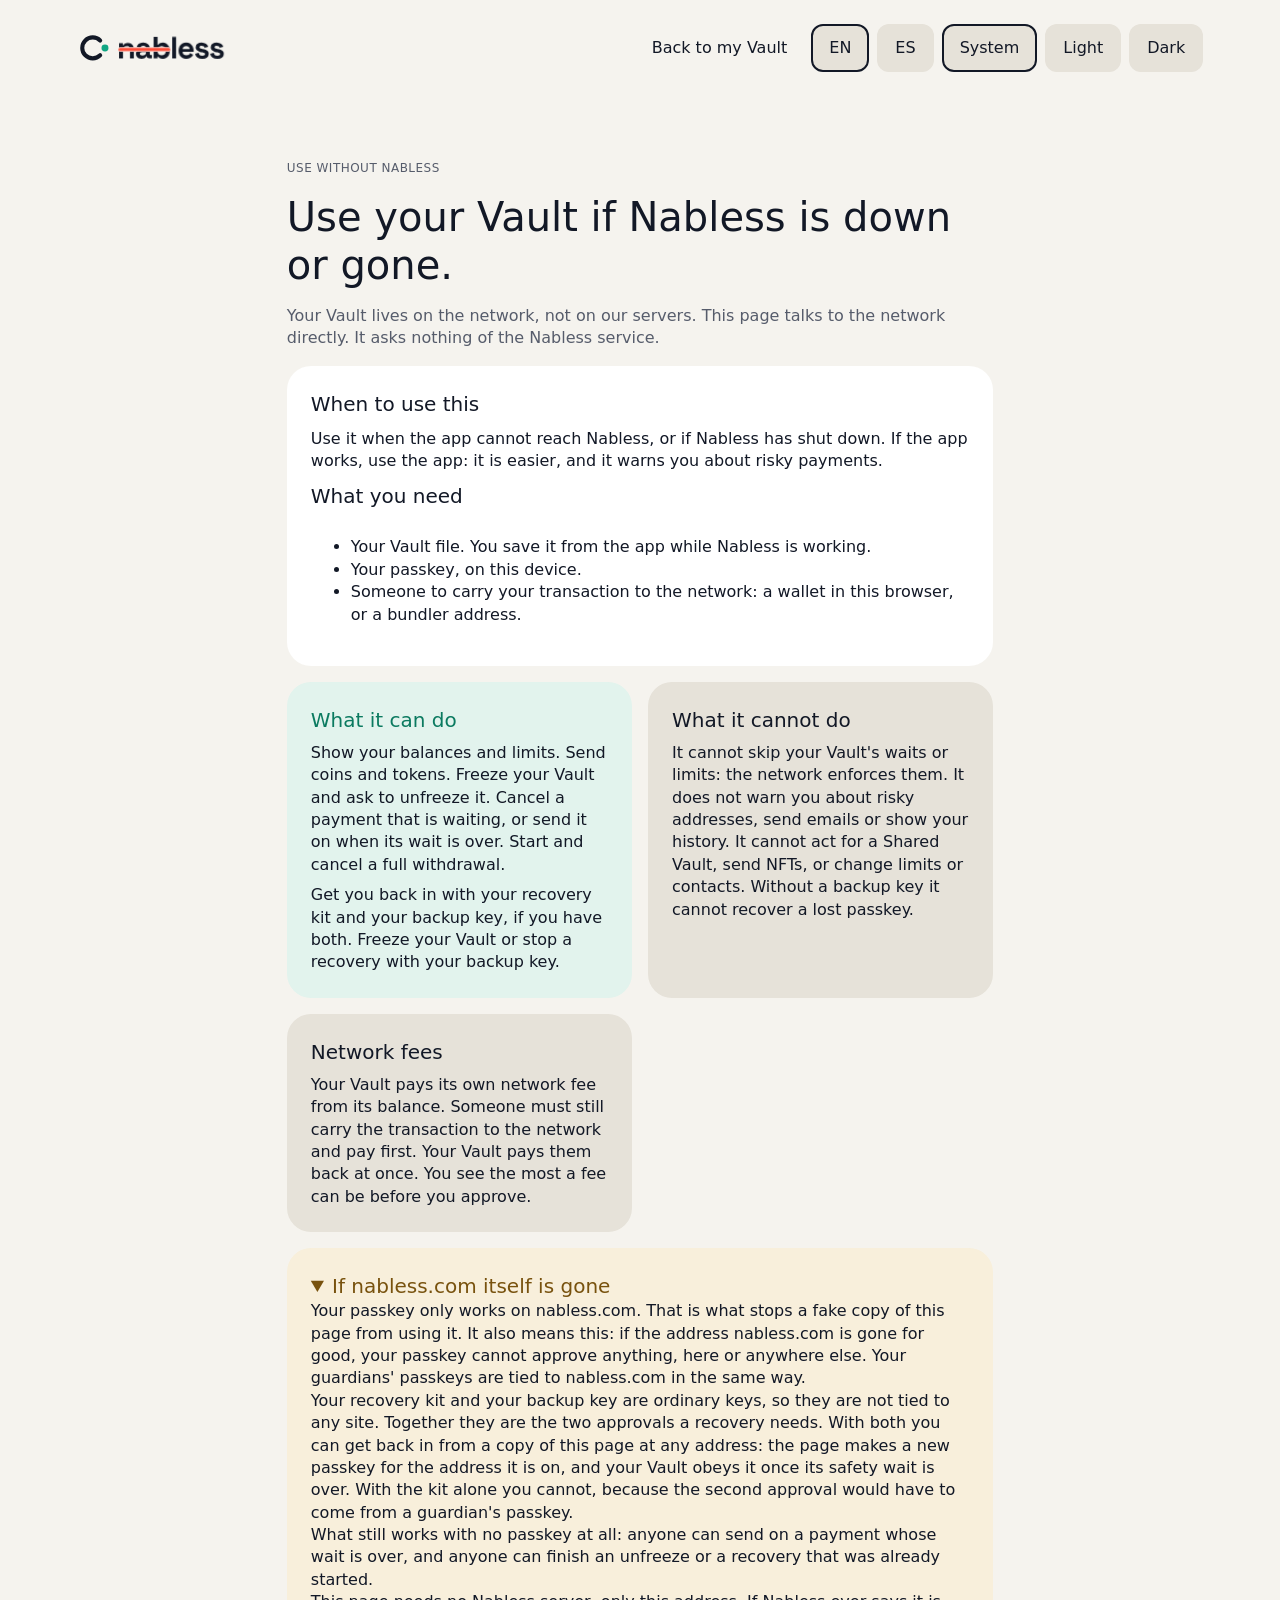
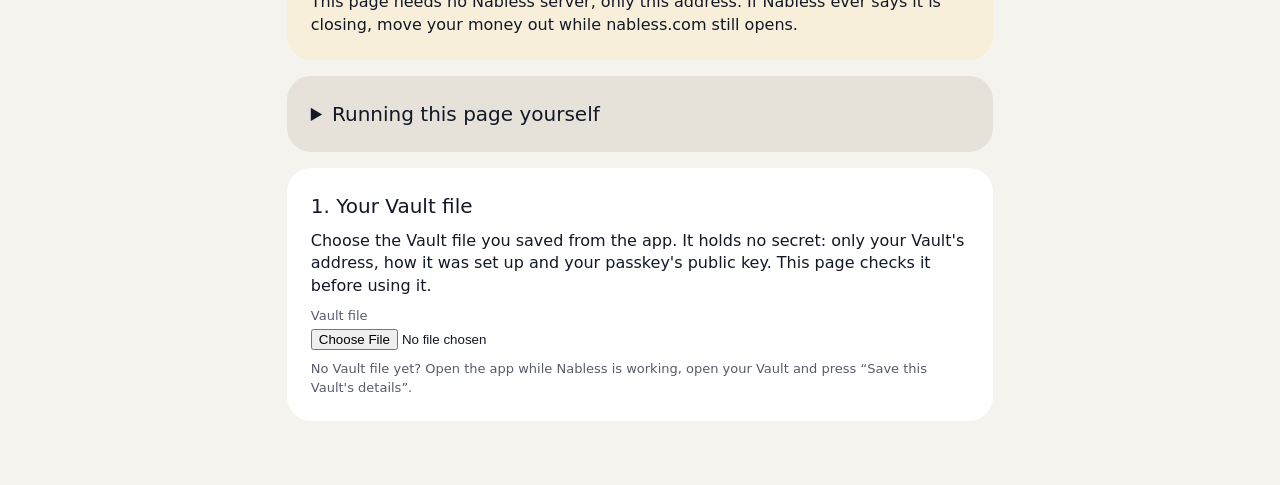
==== rescue/index.html @ 4261d84f "Serve rescue tool release 2026-11-25-r5 Co-Authored-By: Claude Fable 5.2 <noreply@anthropic.com>" ====
<!DOCTYPE html><!--ToQbQXH9ws3vUFt99zi8O--><html lang="en" class="__variable_12fc7c __variable_94deb5"><head><meta http-equiv="Content-Security-Policy" content="default-src 'self'; script-src 'self' 'sha256-OBTN3RiyCV4Bq7dFqZ5a2pAXjnCcCYeTJMO2I/LYKeo=' 'sha256-YG37/h9rTsKFjQ6EUdi6jVJFsOXcrDJTAW28WxQUtMk=' 'sha256-hHYS0ieG/oiuUYuN9zwOnQRZii51c/beWY6YAXMAycg=' 'sha256-CoAF8GO5DAtyf6gTewYVe45yysem3zOIXvXwBI3DXS0=' 'sha256-LRugn6f7bqi3O5YzxWPUV0X8jmmDXkCfVAQmpKpmOSc=' 'sha256-b7R/jIQCEEIp4F3nemD3bNGMxhIoe70RGOLuiia9Vx0=' 'sha256-i0aMmQrLAdaiqFaLcKtACrwQJ+4b/LlAlAhKrW+Tzeg=' 'sha256-C3d20PrI5WuhtC5OByIedFKVzWrZsblpFFKZ2W3gSQE=' 'sha256-KhPFbeaWl+j9Y3VzA9tdSoMDXoImOsk5YpaEK2FMXls=' 'sha256-SD9kSP2SKZPz21cdZ7pazMKdTpDb1Rw0Y0XHPBac2fE=' 'sha256-oY/645YNniIz2j02YqDv54lUER2HbHWJaYCXOjS1SOk='; style-src 'self' 'unsafe-inline'; img-src 'self' data: blob:; font-src 'self' data:; connect-src 'self' https: http://localhost:* http://127.0.0.1:*; worker-src 'self' blob:; object-src 'none'; base-uri 'self'; form-action 'self'"/><meta name="referrer" content="no-referrer"/><meta charSet="utf-8"/><meta name="viewport" content="width=device-width, initial-scale=1"/><link rel="preload" href="/_next/static/media/36966cca54120369-s.p.woff2" as="font" crossorigin="" type="font/woff2"/><link rel="preload" href="/_next/static/media/e4af272ccee01ff0-s.p.woff2" as="font" crossorigin="" type="font/woff2"/><link rel="stylesheet" href="/_next/static/css/e9e1380ed1165174.css" data-precedence="next"/><link rel="preload" as="script" fetchPriority="low" href="/_next/static/chunks/webpack-06db7e84ea5c3dc5.js"/><script src="/_next/static/chunks/e588d7cc-99a84e55ebc3f31a.js" async=""></script><script src="/_next/static/chunks/6419-79ca07342de0deb9.js" async=""></script><script src="/_next/static/chunks/main-app-202746422838bfe3.js" async=""></script><script src="/_next/static/chunks/555-a6d749568b80eba0.js" async=""></script><script src="/_next/static/chunks/3361-5a08ca8da123fdf7.js" async=""></script><script src="/_next/static/chunks/4895-8ec21da79f7b1f9f.js" async=""></script><script src="/_next/static/chunks/1521-8fc2e1d6735773d4.js" async=""></script><script src="/_next/static/chunks/5968-92e4464a9b9634b9.js" async=""></script><script src="/_next/static/chunks/4219-b034f818124b4f73.js" async=""></script><script src="/_next/static/chunks/7639-344d2b743efbe4b4.js" async=""></script><script src="/_next/static/chunks/2203-f549c7993ba66a18.js" async=""></script><script src="/_next/static/chunks/app/rescue/page-344109e8244a7f28.js" async=""></script><script src="/_next/static/chunks/app/layout-29d198ec8a3e0d77.js" async=""></script><meta name="next-size-adjust" content=""/><title>Nabless</title><meta name="description" content="Crypto that can’t be nabbed."/><link rel="icon" href="/icon.svg?403e3c7721609c13" type="image/svg+xml" sizes="any"/><link rel="apple-touch-icon" href="/apple-icon.png?4682438bf0e654ca" type="image/png" sizes="180x180"/><style>:root {
  --nb-space-1: 4px;
  --nb-space-2: 8px;
  --nb-space-3: 12px;
  --nb-space-4: 16px;
  --nb-space-5: 20px;
  --nb-space-6: 24px;
  --nb-space-8: 32px;
  --nb-space-comfortable: 18px;
  --nb-radius-control: 16px;
  --nb-radius-card: 24px;
  --nb-radius-pill: 999px;
  --nb-font-ui: "Inter", system-ui, sans-serif;
  --nb-font-heading: "Space Grotesk", system-ui, sans-serif;
}

:root {
  --nb-background: #f5f3ee;
  --nb-surface: #ffffff;
  --nb-subtle: #e6e2d9;
  --nb-text: #121826;
  --nb-muted: #565c6b;
  --nb-positive: #0b7a60;
  --nb-positive-bg: #e2f3ed;
  --nb-warning: #78520e;
  --nb-warning-bg: #f8efdb;
  --nb-danger: #c8331f;
  --nb-danger-bg: #fdeae6;
  --nb-action-fill: #121826;
  --nb-action-outline: #121826;
  --nb-on-brand: #f5f3ee;
  --nb-brand: #121826;
  --nb-logo-text: #121826;
  --nb-logo-coin: #11a683;
  --nb-logo-strike: #ff4f3a;
}

@media (prefers-color-scheme: dark) {
:root:not([data-mode="light"]) {
  --nb-background: #121826;
  --nb-surface: #1a2233;
  --nb-subtle: #2a3347;
  --nb-text: #f5f3ee;
  --nb-muted: #b3b9c6;
  --nb-positive: #3fcfa9;
  --nb-positive-bg: #10352e;
  --nb-warning: #efca84;
  --nb-warning-bg: #3d3320;
  --nb-danger: #ff8a79;
  --nb-danger-bg: #45211c;
  --nb-action-fill: #f5f3ee;
  --nb-action-outline: #f5f3ee;
  --nb-on-brand: #121826;
  --nb-brand: #f5f3ee;
  --nb-logo-text: #f5f3ee;
  --nb-logo-coin: #11a683;
  --nb-logo-strike: #ff4f3a;
}
}

:root[data-mode="dark"] {
  --nb-background: #121826;
  --nb-surface: #1a2233;
  --nb-subtle: #2a3347;
  --nb-text: #f5f3ee;
  --nb-muted: #b3b9c6;
  --nb-positive: #3fcfa9;
  --nb-positive-bg: #10352e;
  --nb-warning: #efca84;
  --nb-warning-bg: #3d3320;
  --nb-danger: #ff8a79;
  --nb-danger-bg: #45211c;
  --nb-action-fill: #f5f3ee;
  --nb-action-outline: #f5f3ee;
  --nb-on-brand: #121826;
  --nb-brand: #f5f3ee;
  --nb-logo-text: #f5f3ee;
  --nb-logo-coin: #11a683;
  --nb-logo-strike: #ff4f3a;
}

:root[data-accent="teal"] {
  --nb-background: #f5f3ee;
  --nb-surface: #ffffff;
  --nb-subtle: #e6e2d9;
  --nb-text: #121826;
  --nb-muted: #565c6b;
  --nb-positive: #0b7a60;
  --nb-positive-bg: #e2f3ed;
  --nb-warning: #78520e;
  --nb-warning-bg: #f8efdb;
  --nb-danger: #c8331f;
  --nb-danger-bg: #fdeae6;
  --nb-action-fill: #7ec8e3;
  --nb-action-outline: #245e72;
  --nb-on-brand: #121826;
  --nb-brand: #245e72;
  --nb-logo-text: #121826;
  --nb-logo-coin: #11a683;
  --nb-logo-strike: #ff4f3a;
}

@media (prefers-color-scheme: dark) {
:root[data-accent="teal"]:not([data-mode="light"]) {
  --nb-background: #121826;
  --nb-surface: #1a2233;
  --nb-subtle: #2a3347;
  --nb-text: #f5f3ee;
  --nb-muted: #b3b9c6;
  --nb-positive: #3fcfa9;
  --nb-positive-bg: #10352e;
  --nb-warning: #efca84;
  --nb-warning-bg: #3d3320;
  --nb-danger: #ff8a79;
  --nb-danger-bg: #45211c;
  --nb-action-fill: #7ec8e3;
  --nb-action-outline: #245e72;
  --nb-on-brand: #121826;
  --nb-brand: #7ec8e3;
  --nb-logo-text: #f5f3ee;
  --nb-logo-coin: #11a683;
  --nb-logo-strike: #ff4f3a;
}
}

:root[data-accent="teal"][data-mode="dark"] {
  --nb-background: #121826;
  --nb-surface: #1a2233;
  --nb-subtle: #2a3347;
  --nb-text: #f5f3ee;
  --nb-muted: #b3b9c6;
  --nb-positive: #3fcfa9;
  --nb-positive-bg: #10352e;
  --nb-warning: #efca84;
  --nb-warning-bg: #3d3320;
  --nb-danger: #ff8a79;
  --nb-danger-bg: #45211c;
  --nb-action-fill: #7ec8e3;
  --nb-action-outline: #245e72;
  --nb-on-brand: #121826;
  --nb-brand: #7ec8e3;
  --nb-logo-text: #f5f3ee;
  --nb-logo-coin: #11a683;
  --nb-logo-strike: #ff4f3a;
}

:root[data-accent="ocean"] {
  --nb-background: #f5f3ee;
  --nb-surface: #ffffff;
  --nb-subtle: #e6e2d9;
  --nb-text: #121826;
  --nb-muted: #565c6b;
  --nb-positive: #0b7a60;
  --nb-positive-bg: #e2f3ed;
  --nb-warning: #78520e;
  --nb-warning-bg: #f8efdb;
  --nb-danger: #c8331f;
  --nb-danger-bg: #fdeae6;
  --nb-action-fill: #a8c8ed;
  --nb-action-outline: #2a4f7c;
  --nb-on-brand: #121826;
  --nb-brand: #2a4f7c;
  --nb-logo-text: #121826;
  --nb-logo-coin: #11a683;
  --nb-logo-strike: #ff4f3a;
}

@media (prefers-color-scheme: dark) {
:root[data-accent="ocean"]:not([data-mode="light"]) {
  --nb-background: #121826;
  --nb-surface: #1a2233;
  --nb-subtle: #2a3347;
  --nb-text: #f5f3ee;
  --nb-muted: #b3b9c6;
  --nb-positive: #3fcfa9;
  --nb-positive-bg: #10352e;
  --nb-warning: #efca84;
  --nb-warning-bg: #3d3320;
  --nb-danger: #ff8a79;
  --nb-danger-bg: #45211c;
  --nb-action-fill: #a8c8ed;
  --nb-action-outline: #2a4f7c;
  --nb-on-brand: #121826;
  --nb-brand: #a8c8ed;
  --nb-logo-text: #f5f3ee;
  --nb-logo-coin: #11a683;
  --nb-logo-strike: #ff4f3a;
}
}

:root[data-accent="ocean"][data-mode="dark"] {
  --nb-background: #121826;
  --nb-surface: #1a2233;
  --nb-subtle: #2a3347;
  --nb-text: #f5f3ee;
  --nb-muted: #b3b9c6;
  --nb-positive: #3fcfa9;
  --nb-positive-bg: #10352e;
  --nb-warning: #efca84;
  --nb-warning-bg: #3d3320;
  --nb-danger: #ff8a79;
  --nb-danger-bg: #45211c;
  --nb-action-fill: #a8c8ed;
  --nb-action-outline: #2a4f7c;
  --nb-on-brand: #121826;
  --nb-brand: #a8c8ed;
  --nb-logo-text: #f5f3ee;
  --nb-logo-coin: #11a683;
  --nb-logo-strike: #ff4f3a;
}

:root[data-accent="forest"] {
  --nb-background: #f5f3ee;
  --nb-surface: #ffffff;
  --nb-subtle: #e6e2d9;
  --nb-text: #121826;
  --nb-muted: #565c6b;
  --nb-positive: #0b7a60;
  --nb-positive-bg: #e2f3ed;
  --nb-warning: #78520e;
  --nb-warning-bg: #f8efdb;
  --nb-danger: #c8331f;
  --nb-danger-bg: #fdeae6;
  --nb-action-fill: #b5d4c2;
  --nb-action-outline: #2f5d47;
  --nb-on-brand: #121826;
  --nb-brand: #2f5d47;
  --nb-logo-text: #121826;
  --nb-logo-coin: #11a683;
  --nb-logo-strike: #ff4f3a;
}

@media (prefers-color-scheme: dark) {
:root[data-accent="forest"]:not([data-mode="light"]) {
  --nb-background: #121826;
  --nb-surface: #1a2233;
  --nb-subtle: #2a3347;
  --nb-text: #f5f3ee;
  --nb-muted: #b3b9c6;
  --nb-positive: #3fcfa9;
  --nb-positive-bg: #10352e;
  --nb-warning: #efca84;
  --nb-warning-bg: #3d3320;
  --nb-danger: #ff8a79;
  --nb-danger-bg: #45211c;
  --nb-action-fill: #b5d4c2;
  --nb-action-outline: #2f5d47;
  --nb-on-brand: #121826;
  --nb-brand: #b5d4c2;
  --nb-logo-text: #f5f3ee;
  --nb-logo-coin: #11a683;
  --nb-logo-strike: #ff4f3a;
}
}

:root[data-accent="forest"][data-mode="dark"] {
  --nb-background: #121826;
  --nb-surface: #1a2233;
  --nb-subtle: #2a3347;
  --nb-text: #f5f3ee;
  --nb-muted: #b3b9c6;
  --nb-positive: #3fcfa9;
  --nb-positive-bg: #10352e;
  --nb-warning: #efca84;
  --nb-warning-bg: #3d3320;
  --nb-danger: #ff8a79;
  --nb-danger-bg: #45211c;
  --nb-action-fill: #b5d4c2;
  --nb-action-outline: #2f5d47;
  --nb-on-brand: #121826;
  --nb-brand: #b5d4c2;
  --nb-logo-text: #f5f3ee;
  --nb-logo-coin: #11a683;
  --nb-logo-strike: #ff4f3a;
}

:root[data-accent="amber"] {
  --nb-background: #f5f3ee;
  --nb-surface: #ffffff;
  --nb-subtle: #e6e2d9;
  --nb-text: #121826;
  --nb-muted: #565c6b;
  --nb-positive: #0b7a60;
  --nb-positive-bg: #e2f3ed;
  --nb-warning: #78520e;
  --nb-warning-bg: #f8efdb;
  --nb-danger: #c8331f;
  --nb-danger-bg: #fdeae6;
  --nb-action-fill: #e3a87e;
  --nb-action-outline: #7a4318;
  --nb-on-brand: #121826;
  --nb-brand: #7a4318;
  --nb-logo-text: #121826;
  --nb-logo-coin: #11a683;
  --nb-logo-strike: #ff4f3a;
}

@media (prefers-color-scheme: dark) {
:root[data-accent="amber"]:not([data-mode="light"]) {
  --nb-background: #121826;
  --nb-surface: #1a2233;
  --nb-subtle: #2a3347;
  --nb-text: #f5f3ee;
  --nb-muted: #b3b9c6;
  --nb-positive: #3fcfa9;
  --nb-positive-bg: #10352e;
  --nb-warning: #efca84;
  --nb-warning-bg: #3d3320;
  --nb-danger: #ff8a79;
  --nb-danger-bg: #45211c;
  --nb-action-fill: #e3a87e;
  --nb-action-outline: #7a4318;
  --nb-on-brand: #121826;
  --nb-brand: #e3a87e;
  --nb-logo-text: #f5f3ee;
  --nb-logo-coin: #11a683;
  --nb-logo-strike: #ff4f3a;
}
}

:root[data-accent="amber"][data-mode="dark"] {
  --nb-background: #121826;
  --nb-surface: #1a2233;
  --nb-subtle: #2a3347;
  --nb-text: #f5f3ee;
  --nb-muted: #b3b9c6;
  --nb-positive: #3fcfa9;
  --nb-positive-bg: #10352e;
  --nb-warning: #efca84;
  --nb-warning-bg: #3d3320;
  --nb-danger: #ff8a79;
  --nb-danger-bg: #45211c;
  --nb-action-fill: #e3a87e;
  --nb-action-outline: #7a4318;
  --nb-on-brand: #121826;
  --nb-brand: #e3a87e;
  --nb-logo-text: #f5f3ee;
  --nb-logo-coin: #11a683;
  --nb-logo-strike: #ff4f3a;
}
</style><script src="/_next/static/chunks/polyfills-42372ed130431b0a.js" noModule=""></script></head><body><div hidden=""><!--$--><!--/$--></div><div class="landing"><header><a class="wordmark" aria-label="Nabless" href="/"><svg width="150" height="29.769378447780056" viewBox="0 0 370.347 73.5" role="img" aria-hidden="true"><defs><mask id="_R_1anpflb_" maskUnits="userSpaceOnUse" x="0" y="0" width="370.347" height="73.5"><rect x="0" y="0" width="370.347" height="73.5" fill="#fff"></rect><rect x="100.603" y="35.116" width="131.328" height="11.172" rx="5.586" fill="#000"></rect></mask></defs><g transform="translate(-4.219 -9.250) scale(1.4375)"><path d="M42.7 19.3 A18 18 0 1 0 42.7 44.7" fill="none" stroke="var(--nb-logo-text)" stroke-width="7" stroke-linecap="round"></path><circle cx="51" cy="32" r="6" fill="var(--nb-logo-coin)"></circle></g><g mask="url(#_R_1anpflb_)"><g transform="matrix(0.076 0 0 -0.076 98.399 62.818)" fill="var(--nb-logo-text)"><path transform="translate(0 0)" d="M70 0V496H194V431H212Q224 457 257.0 480.5Q290 504 357 504Q415 504 458.5 477.5Q502 451 526.0 404.5Q550 358 550 296V0H424V286Q424 342 396.5 370.0Q369 398 318 398Q260 398 228.0 359.5Q196 321 196 252V0Z"></path><path transform="translate(581 0)" d="M224 -14Q171 -14 129.0 4.5Q87 23 62.5 58.5Q38 94 38 145Q38 196 62.5 230.5Q87 265 130.5 282.5Q174 300 230 300H366V328Q366 363 344.0 385.5Q322 408 274 408Q227 408 204.0 386.5Q181 365 174 331L58 370Q70 408 96.5 439.5Q123 471 167.5 490.5Q212 510 276 510Q374 510 431.0 461.0Q488 412 488 319V134Q488 104 516 104H556V0H472Q435 0 411.0 18.0Q387 36 387 66V67H368Q364 55 350.0 35.5Q336 16 306.0 1.0Q276 -14 224 -14ZM246 88Q299 88 332.5 117.5Q366 147 366 196V206H239Q204 206 184.0 191.0Q164 176 164 149Q164 122 185.0 105.0Q206 88 246 88Z"></path><path transform="translate(1124 0)" d="M368 -14Q301 -14 265.0 9.0Q229 32 212 60H194V0H70V700H196V439H214Q225 457 243.5 473.0Q262 489 292.5 499.5Q323 510 368 510Q428 510 479.0 480.5Q530 451 561.0 394.0Q592 337 592 256V240Q592 159 561.0 102.0Q530 45 479.0 15.5Q428 -14 368 -14ZM330 96Q388 96 427.0 133.5Q466 171 466 243V253Q466 325 427.5 362.5Q389 400 330 400Q272 400 233.0 362.5Q194 325 194 253V243Q194 171 233.0 133.5Q272 96 330 96Z"></path><path transform="translate(1727 0)" d="M70 0V700H196V0Z"></path><path transform="translate(1958 0)" d="M296 -14Q222 -14 165.5 17.5Q109 49 77.5 106.5Q46 164 46 242V254Q46 332 77.0 389.5Q108 447 164.0 478.5Q220 510 294 510Q367 510 421.0 477.5Q475 445 505.0 387.5Q535 330 535 254V211H174Q176 160 212.0 128.0Q248 96 300 96Q353 96 378.0 119.0Q403 142 416 170L519 116Q505 90 478.5 59.5Q452 29 408.0 7.5Q364 -14 296 -14ZM175 305H407Q403 348 372.5 374.0Q342 400 293 400Q242 400 212.0 374.0Q182 348 175 305Z"></path><path transform="translate(2500 0)" d="M276 -14Q179 -14 117.0 28.0Q55 70 42 148L158 178Q165 143 181.5 123.0Q198 103 222.5 94.5Q247 86 276 86Q320 86 341.0 101.5Q362 117 362 140Q362 163 342.0 175.5Q322 188 278 196L250 201Q198 211 155.0 228.5Q112 246 86.0 277.0Q60 308 60 357Q60 431 114.0 470.5Q168 510 256 510Q339 510 394.0 473.0Q449 436 466 376L349 340Q341 378 316.5 394.0Q292 410 256 410Q220 410 201.0 397.5Q182 385 182 363Q182 339 202.0 327.5Q222 316 256 310L284 305Q340 295 385.5 278.5Q431 262 457.5 231.5Q484 201 484 149Q484 71 427.5 28.5Q371 -14 276 -14Z"></path><path transform="translate(2989 0)" d="M276 -14Q179 -14 117.0 28.0Q55 70 42 148L158 178Q165 143 181.5 123.0Q198 103 222.5 94.5Q247 86 276 86Q320 86 341.0 101.5Q362 117 362 140Q362 163 342.0 175.5Q322 188 278 196L250 201Q198 211 155.0 228.5Q112 246 86.0 277.0Q60 308 60 357Q60 431 114.0 470.5Q168 510 256 510Q339 510 394.0 473.0Q449 436 466 376L349 340Q341 378 316.5 394.0Q292 410 256 410Q220 410 201.0 397.5Q182 385 182 363Q182 339 202.0 327.5Q222 316 256 310L284 305Q340 295 385.5 278.5Q431 262 457.5 231.5Q484 201 484 149Q484 71 427.5 28.5Q371 -14 276 -14Z"></path></g></g><rect x="102.199" y="36.712" width="128.136" height="7.98" rx="3.99" fill="var(--nb-logo-strike)"></rect></svg></a><nav aria-label="Main"><a href="/app">Back to my Vault</a><div class="toggles"><button class="chip" aria-pressed="true" aria-label="English">EN</button><button class="chip" aria-pressed="false" aria-label="Español">ES</button><button class="chip" aria-pressed="true">System</button><button class="chip" aria-pressed="false">Light</button><button class="chip" aria-pressed="false">Dark</button></div></nav></header><main><section class="stack" style="margin:0 auto;max-width:860px"><div class="stack"><p class="eyebrow">USE WITHOUT NABLESS</p><h1 class="title">Use your Vault if Nabless is down or gone.</h1><p class="muted">Your Vault lives on the network, not on our servers. This page talks to the network directly. It asks nothing of the Nabless service.</p><div class="card"><h2 class="heading">When to use this</h2><p>Use it when the app cannot reach Nabless, or if Nabless has shut down. If the app works, use the app: it is easier, and it warns you about risky payments.</p><h2 class="heading">What you need</h2><ul><li>Your Vault file. You save it from the app while Nabless is working.</li><li>Your passkey, on this device.</li><li>Someone to carry your transaction to the network: a wallet in this browser, or a bundler address.</li></ul></div><div class="grid3"><div class="notice positive"><p class="heading">What it can do</p><p>Show your balances and limits. Send coins and tokens. Freeze your Vault and ask to unfreeze it. Cancel a payment that is waiting, or send it on when its wait is over. Start and cancel a full withdrawal.</p><p>Get you back in with your recovery kit and your backup key, if you have both. Freeze your Vault or stop a recovery with your backup key.</p></div><div class="notice neutral"><p class="heading">What it cannot do</p><p>It cannot skip your Vault&#x27;s waits or limits: the network enforces them. It does not warn you about risky addresses, send emails or show your history. It cannot act for a Shared Vault, send NFTs, or change limits or contacts. Without a backup key it cannot recover a lost passkey.</p></div><div class="notice neutral"><p class="heading">Network fees</p><p>Your Vault pays its own network fee from its balance. Someone must still carry the transaction to the network and pay first. Your Vault pays them back at once. You see the most a fee can be before you approve.</p></div></div><details class="notice warning" open=""><summary class="heading" style="cursor:pointer">If nabless.com itself is gone</summary><p>Your passkey only works on nabless.com. That is what stops a fake copy of this page from using it. It also means this: if the address nabless.com is gone for good, your passkey cannot approve anything, here or anywhere else. Your guardians&#x27; passkeys are tied to nabless.com in the same way.</p><p>Your recovery kit and your backup key are ordinary keys, so they are not tied to any site. Together they are the two approvals a recovery needs. With both you can get back in from a copy of this page at any address: the page makes a new passkey for the address it is on, and your Vault obeys it once its safety wait is over. With the kit alone you cannot, because the second approval would have to come from a guardian&#x27;s passkey.</p><p>What still works with no passkey at all: anyone can send on a payment whose wait is over, and anyone can finish an unfreeze or a recovery that was already started.</p><p>This page needs no Nabless server, only this address. If Nabless ever says it is closing, move your money out while nabless.com still opens.</p></details><details class="notice neutral"><summary class="heading" style="cursor:pointer">Running this page yourself</summary><p>This page can be built as a folder of plain files that needs no server of ours. You, or anyone, can put that folder on any web address, or open it on your own computer. It then talks only to the network.</p><p>A passkey only works at the address it was made on. On a copy at another address, your old passkey does nothing. Use your recovery kit and your backup key below to put a new passkey on your Vault, and keep using that copy at that same address.</p><p>Only use a copy you trust. A false copy cannot move your money without your approvals, but it could ask for your kit, your backup key and their passwords, and use them. Never type them into a page you did not get from a source you trust.</p></details></div><div class="stack"><div class="card"><h2 class="heading">1. Your Vault file</h2><p>Choose the Vault file you saved from the app. It holds no secret: only your Vault&#x27;s address, how it was set up and your passkey&#x27;s public key. This page checks it before using it.</p><label class="stack" style="gap:4px"><span class="muted small">Vault file</span><input type="file" accept="application/json,.json"/></label><p class="muted small">No Vault file yet? Open the app while Nabless is working, open your Vault and press “Save this Vault&#x27;s details”.</p></div></div></section></main></div><!--$--><!--/$--><script src="/_next/static/chunks/webpack-06db7e84ea5c3dc5.js" id="_R_" async=""></script><script>(self.__next_f=self.__next_f||[]).push([0])</script><script>self.__next_f.push([1,"1:\"$Sreact.fragment\"\n3:I[23258,[],\"\"]\n4:I[54648,[],\"\"]\n5:I[42523,[],\"ClientPageRoot\"]\n6:I[33283,[\"555\",\"static/chunks/555-a6d749568b80eba0.js\",\"3361\",\"static/chunks/3361-5a08ca8da123fdf7.js\",\"4895\",\"static/chunks/4895-8ec21da79f7b1f9f.js\",\"1521\",\"static/chunks/1521-8fc2e1d6735773d4.js\",\"5968\",\"static/chunks/5968-92e4464a9b9634b9.js\",\"4219\",\"static/chunks/4219-b034f818124b4f73.js\",\"7639\",\"static/chunks/7639-344d2b743efbe4b4.js\",\"2203\",\"static/chunks/2203-f549c7993ba66a18.js\",\"3794\",\"static/chunks/app/rescue/page-344109e8244a7f28.js\"],\"default\"]\n9:I[46547,[],\"OutletBoundary\"]\nb:I[11650,[],\"AsyncMetadataOutlet\"]\nd:I[46547,[],\"ViewportBoundary\"]\nf:I[46547,[],\"MetadataBoundary\"]\n10:\"$Sreact.suspense\"\n12:I[55410,[],\"\"]\n:HL[\"/_next/static/media/36966cca54120369-s.p.woff2\",\"font\",{\"crossOrigin\":\"\",\"type\":\"font/woff2\"}]\n:HL[\"/_next/static/media/e4af272ccee01ff0-s.p.woff2\",\"font\",{\"crossOrigin\":\"\",\"type\":\"font/woff2\"}]\n:HL[\"/_next/static/css/e9e1380ed1165174.css\",\"style\"]\n"])</script><script>self.__next_f.push([1,"0:{\"P\":null,\"b\":\"ToQbQXH9ws3vUFt99zi8O\",\"p\":\"\",\"c\":[\"\",\"rescue\",\"\"],\"i\":false,\"f\":[[[\"\",{\"children\":[\"rescue\",{\"children\":[\"__PAGE__\",{}]}]},\"$undefined\",\"$undefined\",true],[\"\",[\"$\",\"$1\",\"c\",{\"children\":[[[\"$\",\"link\",\"0\",{\"rel\":\"stylesheet\",\"href\":\"/_next/static/css/e9e1380ed1165174.css\",\"precedence\":\"next\",\"crossOrigin\":\"$undefined\",\"nonce\":\"$undefined\"}]],\"$L2\"]}],{\"children\":[\"rescue\",[\"$\",\"$1\",\"c\",{\"children\":[null,[\"$\",\"$L3\",null,{\"parallelRouterKey\":\"children\",\"error\":\"$undefined\",\"errorStyles\":\"$undefined\",\"errorScripts\":\"$undefined\",\"template\":[\"$\",\"$L4\",null,{}],\"templateStyles\":\"$undefined\",\"templateScripts\":\"$undefined\",\"notFound\":\"$undefined\",\"forbidden\":\"$undefined\",\"unauthorized\":\"$undefined\"}]]}],{\"children\":[\"__PAGE__\",[\"$\",\"$1\",\"c\",{\"children\":[[\"$\",\"$L5\",null,{\"Component\":\"$6\",\"searchParams\":{},\"params\":{},\"promises\":[\"$@7\",\"$@8\"]}],null,[\"$\",\"$L9\",null,{\"children\":[\"$La\",[\"$\",\"$Lb\",null,{\"promise\":\"$@c\"}]]}]]}],{},null,false]},null,false]},null,false],[\"$\",\"$1\",\"h\",{\"children\":[null,[[\"$\",\"$Ld\",null,{\"children\":\"$Le\"}],[\"$\",\"meta\",null,{\"name\":\"next-size-adjust\",\"content\":\"\"}]],[\"$\",\"$Lf\",null,{\"children\":[\"$\",\"div\",null,{\"hidden\":true,\"children\":[\"$\",\"$10\",null,{\"fallback\":null,\"children\":\"$L11\"}]}]}]]}],false]],\"m\":\"$undefined\",\"G\":[\"$12\",[]],\"s\":false,\"S\":true}\n"])</script><script>self.__next_f.push([1,"13:T2087,"])</script><script>self.__next_f.push([1,":root {\n  --nb-space-1: 4px;\n  --nb-space-2: 8px;\n  --nb-space-3: 12px;\n  --nb-space-4: 16px;\n  --nb-space-5: 20px;\n  --nb-space-6: 24px;\n  --nb-space-8: 32px;\n  --nb-space-comfortable: 18px;\n  --nb-radius-control: 16px;\n  --nb-radius-card: 24px;\n  --nb-radius-pill: 999px;\n  --nb-font-ui: \"Inter\", system-ui, sans-serif;\n  --nb-font-heading: \"Space Grotesk\", system-ui, sans-serif;\n}\n\n:root {\n  --nb-background: #f5f3ee;\n  --nb-surface: #ffffff;\n  --nb-subtle: #e6e2d9;\n  --nb-text: #121826;\n  --nb-muted: #565c6b;\n  --nb-positive: #0b7a60;\n  --nb-positive-bg: #e2f3ed;\n  --nb-warning: #78520e;\n  --nb-warning-bg: #f8efdb;\n  --nb-danger: #c8331f;\n  --nb-danger-bg: #fdeae6;\n  --nb-action-fill: #121826;\n  --nb-action-outline: #121826;\n  --nb-on-brand: #f5f3ee;\n  --nb-brand: #121826;\n  --nb-logo-text: #121826;\n  --nb-logo-coin: #11a683;\n  --nb-logo-strike: #ff4f3a;\n}\n\n@media (prefers-color-scheme: dark) {\n:root:not([data-mode=\"light\"]) {\n  --nb-background: #121826;\n  --nb-surface: #1a2233;\n  --nb-subtle: #2a3347;\n  --nb-text: #f5f3ee;\n  --nb-muted: #b3b9c6;\n  --nb-positive: #3fcfa9;\n  --nb-positive-bg: #10352e;\n  --nb-warning: #efca84;\n  --nb-warning-bg: #3d3320;\n  --nb-danger: #ff8a79;\n  --nb-danger-bg: #45211c;\n  --nb-action-fill: #f5f3ee;\n  --nb-action-outline: #f5f3ee;\n  --nb-on-brand: #121826;\n  --nb-brand: #f5f3ee;\n  --nb-logo-text: #f5f3ee;\n  --nb-logo-coin: #11a683;\n  --nb-logo-strike: #ff4f3a;\n}\n}\n\n:root[data-mode=\"dark\"] {\n  --nb-background: #121826;\n  --nb-surface: #1a2233;\n  --nb-subtle: #2a3347;\n  --nb-text: #f5f3ee;\n  --nb-muted: #b3b9c6;\n  --nb-positive: #3fcfa9;\n  --nb-positive-bg: #10352e;\n  --nb-warning: #efca84;\n  --nb-warning-bg: #3d3320;\n  --nb-danger: #ff8a79;\n  --nb-danger-bg: #45211c;\n  --nb-action-fill: #f5f3ee;\n  --nb-action-outline: #f5f3ee;\n  --nb-on-brand: #121826;\n  --nb-brand: #f5f3ee;\n  --nb-logo-text: #f5f3ee;\n  --nb-logo-coin: #11a683;\n  --nb-logo-strike: #ff4f3a;\n}\n\n:root[data-accent=\"teal\"] {\n  --nb-background: #f5f3ee;\n  --nb-surface: #ffffff;\n  --nb-subtle: #e6e2d9;\n  --nb-text: #121826;\n  --nb-muted: #565c6b;\n  --nb-positive: #0b7a60;\n  --nb-positive-bg: #e2f3ed;\n  --nb-warning: #78520e;\n  --nb-warning-bg: #f8efdb;\n  --nb-danger: #c8331f;\n  --nb-danger-bg: #fdeae6;\n  --nb-action-fill: #7ec8e3;\n  --nb-action-outline: #245e72;\n  --nb-on-brand: #121826;\n  --nb-brand: #245e72;\n  --nb-logo-text: #121826;\n  --nb-logo-coin: #11a683;\n  --nb-logo-strike: #ff4f3a;\n}\n\n@media (prefers-color-scheme: dark) {\n:root[data-accent=\"teal\"]:not([data-mode=\"light\"]) {\n  --nb-background: #121826;\n  --nb-surface: #1a2233;\n  --nb-subtle: #2a3347;\n  --nb-text: #f5f3ee;\n  --nb-muted: #b3b9c6;\n  --nb-positive: #3fcfa9;\n  --nb-positive-bg: #10352e;\n  --nb-warning: #efca84;\n  --nb-warning-bg: #3d3320;\n  --nb-danger: #ff8a79;\n  --nb-danger-bg: #45211c;\n  --nb-action-fill: #7ec8e3;\n  --nb-action-outline: #245e72;\n  --nb-on-brand: #121826;\n  --nb-brand: #7ec8e3;\n  --nb-logo-text: #f5f3ee;\n  --nb-logo-coin: #11a683;\n  --nb-logo-strike: #ff4f3a;\n}\n}\n\n:root[data-accent=\"teal\"][data-mode=\"dark\"] {\n  --nb-background: #121826;\n  --nb-surface: #1a2233;\n  --nb-subtle: #2a3347;\n  --nb-text: #f5f3ee;\n  --nb-muted: #b3b9c6;\n  --nb-positive: #3fcfa9;\n  --nb-positive-bg: #10352e;\n  --nb-warning: #efca84;\n  --nb-warning-bg: #3d3320;\n  --nb-danger: #ff8a79;\n  --nb-danger-bg: #45211c;\n  --nb-action-fill: #7ec8e3;\n  --nb-action-outline: #245e72;\n  --nb-on-brand: #121826;\n  --nb-brand: #7ec8e3;\n  --nb-logo-text: #f5f3ee;\n  --nb-logo-coin: #11a683;\n  --nb-logo-strike: #ff4f3a;\n}\n\n:root[data-accent=\"ocean\"] {\n  --nb-background: #f5f3ee;\n  --nb-surface: #ffffff;\n  --nb-subtle: #e6e2d9;\n  --nb-text: #121826;\n  --nb-muted: #565c6b;\n  --nb-positive: #0b7a60;\n  --nb-positive-bg: #e2f3ed;\n  --nb-warning: #78520e;\n  --nb-warning-bg: #f8efdb;\n  --nb-danger: #c8331f;\n  --nb-danger-bg: #fdeae6;\n  --nb-action-fill: #a8c8ed;\n  --nb-action-outline: #2a4f7c;\n  --nb-on-brand: #121826;\n  --nb-brand: #2a4f7c;\n  --nb-logo-text: #121826;\n  --nb-logo-coin: #11a683;\n  --nb-logo-strike: #ff4f3a;\n}\n\n@media (prefers-color-scheme: dark) {\n:root[data-accent=\"ocean\"]:not([data-mode=\"light\"]) {\n  --nb-background: #121826;\n  --nb-surface: #1a2233;\n  --nb-subtle: #2a3347;\n  --nb-text: #f5f3ee;\n  --nb-muted: #b3b9c6;\n  --nb-positive: #3fcfa9;\n  --nb-positive-bg: #10352e;\n  --nb-warning: #efca84;\n  --nb-warning-bg: #3d3320;\n  --nb-danger: #ff8a79;\n  --nb-danger-bg: #45211c;\n  --nb-action-fill: #a8c8ed;\n  --nb-action-outline: #2a4f7c;\n  --nb-on-brand: #121826;\n  --nb-brand: #a8c8ed;\n  --nb-logo-text: #f5f3ee;\n  --nb-logo-coin: #11a683;\n  --nb-logo-strike: #ff4f3a;\n}\n}\n\n:root[data-accent=\"ocean\"][data-mode=\"dark\"] {\n  --nb-background: #121826;\n  --nb-surface: #1a2233;\n  --nb-subtle: #2a3347;\n  --nb-text: #f5f3ee;\n  --nb-muted: #b3b9c6;\n  --nb-positive: #3fcfa9;\n  --nb-positive-bg: #10352e;\n  --nb-warning: #efca84;\n  --nb-warning-bg: #3d3320;\n  --nb-danger: #ff8a79;\n  --nb-danger-bg: #45211c;\n  --nb-action-fill: #a8c8ed;\n  --nb-action-outline: #2a4f7c;\n  --nb-on-brand: #121826;\n  --nb-brand: #a8c8ed;\n  --nb-logo-text: #f5f3ee;\n  --nb-logo-coin: #11a683;\n  --nb-logo-strike: #ff4f3a;\n}\n\n:root[data-accent=\"forest\"] {\n  --nb-background: #f5f3ee;\n  --nb-surface: #ffffff;\n  --nb-subtle: #e6e2d9;\n  --nb-text: #121826;\n  --nb-muted: #565c6b;\n  --nb-positive: #0b7a60;\n  --nb-positive-bg: #e2f3ed;\n  --nb-warning: #78520e;\n  --nb-warning-bg: #f8efdb;\n  --nb-danger: #c8331f;\n  --nb-danger-bg: #fdeae6;\n  --nb-action-fill: #b5d4c2;\n  --nb-action-outline: #2f5d47;\n  --nb-on-brand: #121826;\n  --nb-brand: #2f5d47;\n  --nb-logo-text: #121826;\n  --nb-logo-coin: #11a683;\n  --nb-logo-strike: #ff4f3a;\n}\n\n@media (prefers-color-scheme: dark) {\n:root[data-accent=\"forest\"]:not([data-mode=\"light\"]) {\n  --nb-background: #121826;\n  --nb-surface: #1a2233;\n  --nb-subtle: #2a3347;\n  --nb-text: #f5f3ee;\n  --nb-muted: #b3b9c6;\n  --nb-positive: #3fcfa9;\n  --nb-positive-bg: #10352e;\n  --nb-warning: #efca84;\n  --nb-warning-bg: #3d3320;\n  --nb-danger: #ff8a79;\n  --nb-danger-bg: #45211c;\n  --nb-action-fill: #b5d4c2;\n  --nb-action-outline: #2f5d47;\n  --nb-on-brand: #121826;\n  --nb-brand: #b5d4c2;\n  --nb-logo-text: #f5f3ee;\n  --nb-logo-coin: #11a683;\n  --nb-logo-strike: #ff4f3a;\n}\n}\n\n:root[data-accent=\"forest\"][data-mode=\"dark\"] {\n  --nb-background: #121826;\n  --nb-surface: #1a2233;\n  --nb-subtle: #2a3347;\n  --nb-text: #f5f3ee;\n  --nb-muted: #b3b9c6;\n  --nb-positive: #3fcfa9;\n  --nb-positive-bg: #10352e;\n  --nb-warning: #efca84;\n  --nb-warning-bg: #3d3320;\n  --nb-danger: #ff8a79;\n  --nb-danger-bg: #45211c;\n  --nb-action-fill: #b5d4c2;\n  --nb-action-outline: #2f5d47;\n  --nb-on-brand: #121826;\n  --nb-brand: #b5d4c2;\n  --nb-logo-text: #f5f3ee;\n  --nb-logo-coin: #11a683;\n  --nb-logo-strike: #ff4f3a;\n}\n\n:root[data-accent=\"amber\"] {\n  --nb-background: #f5f3ee;\n  --nb-surface: #ffffff;\n  --nb-subtle: #e6e2d9;\n  --nb-text: #121826;\n  --nb-muted: #565c6b;\n  --nb-positive: #0b7a60;\n  --nb-positive-bg: #e2f3ed;\n  --nb-warning: #78520e;\n  --nb-warning-bg: #f8efdb;\n  --nb-danger: #c8331f;\n  --nb-danger-bg: #fdeae6;\n  --nb-action-fill: #e3a87e;\n  --nb-action-outline: #7a4318;\n  --nb-on-brand: #121826;\n  --nb-brand: #7a4318;\n  --nb-logo-text: #121826;\n  --nb-logo-coin: #11a683;\n  --nb-logo-strike: #ff4f3a;\n}\n\n@media (prefers-color-scheme: dark) {\n:root[data-accent=\"amber\"]:not([data-mode=\"light\"]) {\n  --nb-background: #121826;\n  --nb-surface: #1a2233;\n  --nb-subtle: #2a3347;\n  --nb-text: #f5f3ee;\n  --nb-muted: #b3b9c6;\n  --nb-positive: #3fcfa9;\n  --nb-positive-bg: #10352e;\n  --nb-warning: #efca84;\n  --nb-warning-bg: #3d3320;\n  --nb-danger: #ff8a79;\n  --nb-danger-bg: #45211c;\n  --nb-action-fill: #e3a87e;\n  --nb-action-outline: #7a4318;\n  --nb-on-brand: #121826;\n  --nb-brand: #e3a87e;\n  --nb-logo-text: #f5f3ee;\n  --nb-logo-coin: #11a683;\n  --nb-logo-strike: #ff4f3a;\n}\n}\n\n:root[data-accent=\"amber\"][data-mode=\"dark\"] {\n  --nb-background: #121826;\n  --nb-surface: #1a2233;\n  --nb-subtle: #2a3347;\n  --nb-text: #f5f3ee;\n  --nb-muted: #b3b9c6;\n  --nb-positive: #3fcfa9;\n  --nb-positive-bg: #10352e;\n  --nb-warning: #efca84;\n  --nb-warning-bg: #3d3320;\n  --nb-danger: #ff8a79;\n  --nb-danger-bg: #45211c;\n  --nb-action-fill: #e3a87e;\n  --nb-action-outline: #7a4318;\n  --nb-on-brand: #121826;\n  --nb-brand: #e3a87e;\n  --nb-logo-text: #f5f3ee;\n  --nb-logo-coin: #11a683;\n  --nb-logo-strike: #ff4f3a;\n}\n"])</script><script>self.__next_f.push([1,"2:[\"$\",\"html\",null,{\"lang\":\"en\",\"className\":\"__variable_12fc7c __variable_94deb5\",\"suppressHydrationWarning\":true,\"children\":[[\"$\",\"head\",null,{\"children\":[\"$\",\"style\",null,{\"nonce\":\"$undefined\",\"suppressHydrationWarning\":true,\"dangerouslySetInnerHTML\":{\"__html\":\"$13\"}}]}],\"$L14\"]}]\n7:{}\n8:\"$0:f:0:1:2:children:2:children:1:props:children:0:props:params\"\n"])</script><script>self.__next_f.push([1,"15:I[75968,[\"555\",\"static/chunks/555-a6d749568b80eba0.js\",\"3361\",\"static/chunks/3361-5a08ca8da123fdf7.js\",\"5968\",\"static/chunks/5968-92e4464a9b9634b9.js\",\"4219\",\"static/chunks/4219-b034f818124b4f73.js\",\"7177\",\"static/chunks/app/layout-29d198ec8a3e0d77.js\"],\"Providers\"]\n16:I[24219,[\"555\",\"static/chunks/555-a6d749568b80eba0.js\",\"3361\",\"static/chunks/3361-5a08ca8da123fdf7.js\",\"5968\",\"static/chunks/5968-92e4464a9b9634b9.js\",\"4219\",\"static/chunks/4219-b034f818124b4f73.js\",\"7177\",\"static/chunks/app/layout-29d198ec8a3e0d77.js\"],\"AccountProvider\"]\n17:I[8006,[\"555\",\"static/chunks/555-a6d749568b80eba0.js\",\"3361\",\"static/chunks/3361-5a08ca8da123fdf7.js\",\"5968\",\"static/chunks/5968-92e4464a9b9634b9.js\",\"4219\",\"static/chunks/4219-b034f818124b4f73.js\",\"7177\",\"static/chunks/app/layout-29d198ec8a3e0d77.js\"],\"VaultSync\"]\n"])</script><script>self.__next_f.push([1,"14:[\"$\",\"body\",null,{\"children\":[\"$\",\"$L15\",null,{\"children\":[\"$\",\"$L16\",null,{\"children\":[[\"$\",\"$L17\",null,{}],[\"$\",\"$L3\",null,{\"parallelRouterKey\":\"children\",\"error\":\"$undefined\",\"errorStyles\":\"$undefined\",\"errorScripts\":\"$undefined\",\"template\":[\"$\",\"$L4\",null,{}],\"templateStyles\":\"$undefined\",\"templateScripts\":\"$undefined\",\"notFound\":[[[\"$\",\"title\",null,{\"children\":\"404: This page could not be found.\"}],[\"$\",\"div\",null,{\"style\":{\"fontFamily\":\"system-ui,\\\"Segoe UI\\\",Roboto,Helvetica,Arial,sans-serif,\\\"Apple Color Emoji\\\",\\\"Segoe UI Emoji\\\"\",\"height\":\"100vh\",\"textAlign\":\"center\",\"display\":\"flex\",\"flexDirection\":\"column\",\"alignItems\":\"center\",\"justifyContent\":\"center\"},\"children\":[\"$\",\"div\",null,{\"children\":[[\"$\",\"style\",null,{\"dangerouslySetInnerHTML\":{\"__html\":\"body{color:#000;background:#fff;margin:0}.next-error-h1{border-right:1px solid rgba(0,0,0,.3)}@media (prefers-color-scheme:dark){body{color:#fff;background:#000}.next-error-h1{border-right:1px solid rgba(255,255,255,.3)}}\"}}],[\"$\",\"h1\",null,{\"className\":\"next-error-h1\",\"style\":{\"display\":\"inline-block\",\"margin\":\"0 20px 0 0\",\"padding\":\"0 23px 0 0\",\"fontSize\":24,\"fontWeight\":500,\"verticalAlign\":\"top\",\"lineHeight\":\"49px\"},\"children\":404}],[\"$\",\"div\",null,{\"style\":{\"display\":\"inline-block\"},\"children\":[\"$\",\"h2\",null,{\"style\":{\"fontSize\":14,\"fontWeight\":400,\"lineHeight\":\"49px\",\"margin\":0},\"children\":\"This page could not be found.\"}]}]]}]}]],[]],\"forbidden\":\"$undefined\",\"unauthorized\":\"$undefined\"}]]}]}]}]\n"])</script><script>self.__next_f.push([1,"e:[[\"$\",\"meta\",\"0\",{\"charSet\":\"utf-8\"}],[\"$\",\"meta\",\"1\",{\"name\":\"viewport\",\"content\":\"width=device-width, initial-scale=1\"}]]\na:null\n"])</script><script>self.__next_f.push([1,"18:I[32746,[],\"IconMark\"]\nc:{\"metadata\":[[\"$\",\"title\",\"0\",{\"children\":\"Nabless\"}],[\"$\",\"meta\",\"1\",{\"name\":\"description\",\"content\":\"Crypto that can’t be nabbed.\"}],[\"$\",\"link\",\"2\",{\"rel\":\"icon\",\"href\":\"/icon.svg?403e3c7721609c13\",\"type\":\"image/svg+xml\",\"sizes\":\"any\"}],[\"$\",\"link\",\"3\",{\"rel\":\"apple-touch-icon\",\"href\":\"/apple-icon.png?4682438bf0e654ca\",\"type\":\"image/png\",\"sizes\":\"180x180\"}],[\"$\",\"$L18\",\"4\",{}]],\"error\":null,\"digest\":\"$undefined\"}\n"])</script><script>self.__next_f.push([1,"11:\"$c:metadata\"\n"])</script></body></html>
---- _next/static/css/e9e1380ed1165174.css ----
@font-face{font-family:Inter;font-style:normal;font-weight:400;font-display:swap;src:url(/_next/static/media/ba9851c3c22cd980-s.woff2) format("woff2");unicode-range:u+0460-052f,u+1c80-1c8a,u+20b4,u+2de0-2dff,u+a640-a69f,u+fe2e-fe2f}@font-face{font-family:Inter;font-style:normal;font-weight:400;font-display:swap;src:url(/_next/static/media/21350d82a1f187e9-s.woff2) format("woff2");unicode-range:u+0301,u+0400-045f,u+0490-0491,u+04b0-04b1,u+2116}@font-face{font-family:Inter;font-style:normal;font-weight:400;font-display:swap;src:url(/_next/static/media/c5fe6dc8356a8c31-s.woff2) format("woff2");unicode-range:u+1f??}@font-face{font-family:Inter;font-style:normal;font-weight:400;font-display:swap;src:url(/_next/static/media/19cfc7226ec3afaa-s.woff2) format("woff2");unicode-range:u+0370-0377,u+037a-037f,u+0384-038a,u+038c,u+038e-03a1,u+03a3-03ff}@font-face{font-family:Inter;font-style:normal;font-weight:400;font-display:swap;src:url(/_next/static/media/df0a9ae256c0569c-s.woff2) format("woff2");unicode-range:u+0102-0103,u+0110-0111,u+0128-0129,u+0168-0169,u+01a0-01a1,u+01af-01b0,u+0300-0301,u+0303-0304,u+0308-0309,u+0323,u+0329,u+1ea0-1ef9,u+20ab}@font-face{font-family:Inter;font-style:normal;font-weight:400;font-display:swap;src:url(/_next/static/media/8e9860b6e62d6359-s.woff2) format("woff2");unicode-range:u+0100-02ba,u+02bd-02c5,u+02c7-02cc,u+02ce-02d7,u+02dd-02ff,u+0304,u+0308,u+0329,u+1d00-1dbf,u+1e00-1e9f,u+1ef2-1eff,u+2020,u+20a0-20ab,u+20ad-20c4,u+2113,u+2c60-2c7f,u+a720-a7ff}@font-face{font-family:Inter;font-style:normal;font-weight:400;font-display:swap;src:url(/_next/static/media/e4af272ccee01ff0-s.p.woff2) format("woff2");unicode-range:u+00??,u+0131,u+0152-0153,u+02bb-02bc,u+02c6,u+02da,u+02dc,u+0304,u+0308,u+0329,u+2000-206f,u+20ac,u+2122,u+2191,u+2193,u+2212,u+2215,u+feff,u+fffd}@font-face{font-family:Inter;font-style:normal;font-weight:500;font-display:swap;src:url(/_next/static/media/ba9851c3c22cd980-s.woff2) format("woff2");unicode-range:u+0460-052f,u+1c80-1c8a,u+20b4,u+2de0-2dff,u+a640-a69f,u+fe2e-fe2f}@font-face{font-family:Inter;font-style:normal;font-weight:500;font-display:swap;src:url(/_next/static/media/21350d82a1f187e9-s.woff2) format("woff2");unicode-range:u+0301,u+0400-045f,u+0490-0491,u+04b0-04b1,u+2116}@font-face{font-family:Inter;font-style:normal;font-weight:500;font-display:swap;src:url(/_next/static/media/c5fe6dc8356a8c31-s.woff2) format("woff2");unicode-range:u+1f??}@font-face{font-family:Inter;font-style:normal;font-weight:500;font-display:swap;src:url(/_next/static/media/19cfc7226ec3afaa-s.woff2) format("woff2");unicode-range:u+0370-0377,u+037a-037f,u+0384-038a,u+038c,u+038e-03a1,u+03a3-03ff}@font-face{font-family:Inter;font-style:normal;font-weight:500;font-display:swap;src:url(/_next/static/media/df0a9ae256c0569c-s.woff2) format("woff2");unicode-range:u+0102-0103,u+0110-0111,u+0128-0129,u+0168-0169,u+01a0-01a1,u+01af-01b0,u+0300-0301,u+0303-0304,u+0308-0309,u+0323,u+0329,u+1ea0-1ef9,u+20ab}@font-face{font-family:Inter;font-style:normal;font-weight:500;font-display:swap;src:url(/_next/static/media/8e9860b6e62d6359-s.woff2) format("woff2");unicode-range:u+0100-02ba,u+02bd-02c5,u+02c7-02cc,u+02ce-02d7,u+02dd-02ff,u+0304,u+0308,u+0329,u+1d00-1dbf,u+1e00-1e9f,u+1ef2-1eff,u+2020,u+20a0-20ab,u+20ad-20c4,u+2113,u+2c60-2c7f,u+a720-a7ff}@font-face{font-family:Inter;font-style:normal;font-weight:500;font-display:swap;src:url(/_next/static/media/e4af272ccee01ff0-s.p.woff2) format("woff2");unicode-range:u+00??,u+0131,u+0152-0153,u+02bb-02bc,u+02c6,u+02da,u+02dc,u+0304,u+0308,u+0329,u+2000-206f,u+20ac,u+2122,u+2191,u+2193,u+2212,u+2215,u+feff,u+fffd}@font-face{font-family:Inter Fallback;src:local("Arial");ascent-override:90.44%;descent-override:22.52%;line-gap-override:0.00%;size-adjust:107.12%}.__className_12fc7c{font-family:Inter,Inter Fallback;font-style:normal}.__variable_12fc7c{--font-ui:"Inter","Inter Fallback"}@font-face{font-family:Space Grotesk;font-style:normal;font-weight:500;font-display:swap;src:url(/_next/static/media/e1aab0933260df4d-s.woff2) format("woff2");unicode-range:u+0102-0103,u+0110-0111,u+0128-0129,u+0168-0169,u+01a0-01a1,u+01af-01b0,u+0300-0301,u+0303-0304,u+0308-0309,u+0323,u+0329,u+1ea0-1ef9,u+20ab}@font-face{font-family:Space Grotesk;font-style:normal;font-weight:500;font-display:swap;src:url(/_next/static/media/b7387a63dd068245-s.woff2) format("woff2");unicode-range:u+0100-02ba,u+02bd-02c5,u+02c7-02cc,u+02ce-02d7,u+02dd-02ff,u+0304,u+0308,u+0329,u+1d00-1dbf,u+1e00-1e9f,u+1ef2-1eff,u+2020,u+20a0-20ab,u+20ad-20c4,u+2113,u+2c60-2c7f,u+a720-a7ff}@font-face{font-family:Space Grotesk;font-style:normal;font-weight:500;font-display:swap;src:url(/_next/static/media/36966cca54120369-s.p.woff2) format("woff2");unicode-range:u+00??,u+0131,u+0152-0153,u+02bb-02bc,u+02c6,u+02da,u+02dc,u+0304,u+0308,u+0329,u+2000-206f,u+20ac,u+2122,u+2191,u+2193,u+2212,u+2215,u+feff,u+fffd}@font-face{font-family:Space Grotesk;font-style:normal;font-weight:700;font-display:swap;src:url(/_next/static/media/e1aab0933260df4d-s.woff2) format("woff2");unicode-range:u+0102-0103,u+0110-0111,u+0128-0129,u+0168-0169,u+01a0-01a1,u+01af-01b0,u+0300-0301,u+0303-0304,u+0308-0309,u+0323,u+0329,u+1ea0-1ef9,u+20ab}@font-face{font-family:Space Grotesk;font-style:normal;font-weight:700;font-display:swap;src:url(/_next/static/media/b7387a63dd068245-s.woff2) format("woff2");unicode-range:u+0100-02ba,u+02bd-02c5,u+02c7-02cc,u+02ce-02d7,u+02dd-02ff,u+0304,u+0308,u+0329,u+1d00-1dbf,u+1e00-1e9f,u+1ef2-1eff,u+2020,u+20a0-20ab,u+20ad-20c4,u+2113,u+2c60-2c7f,u+a720-a7ff}@font-face{font-family:Space Grotesk;font-style:normal;font-weight:700;font-display:swap;src:url(/_next/static/media/36966cca54120369-s.p.woff2) format("woff2");unicode-range:u+00??,u+0131,u+0152-0153,u+02bb-02bc,u+02c6,u+02da,u+02dc,u+0304,u+0308,u+0329,u+2000-206f,u+20ac,u+2122,u+2191,u+2193,u+2212,u+2215,u+feff,u+fffd}@font-face{font-family:Space Grotesk Fallback;src:local("Arial");ascent-override:89.71%;descent-override:26.62%;line-gap-override:0.00%;size-adjust:109.69%}.__className_94deb5{font-family:Space Grotesk,Space Grotesk Fallback;font-style:normal}.__variable_94deb5{--font-heading:"Space Grotesk","Space Grotesk Fallback"}*{box-sizing:border-box}html{color-scheme:light dark}body{margin:0;background:var(--nb-background);color:var(--nb-text);font-family:var(--font-ui),var(--nb-font-ui);font-size:16px;line-height:1.4;-webkit-font-smoothing:antialiased}.figure,.heading,.title,h1,h2,h3{font-family:var(--font-heading),var(--nb-font-heading)}h1,h2,h3,p{margin:0;font-weight:500}p{font-weight:400}a{color:inherit}button{font:inherit;cursor:pointer}:focus-visible{outline:3px solid var(--nb-brand);outline-offset:2px}.eyebrow{color:var(--nb-muted);font-size:12px;font-weight:500;letter-spacing:.04em}.title{font-size:clamp(28px,4vw,40px);line-height:1.2}.heading{font-size:20px}.muted{color:var(--nb-muted)}.small{font-size:13px}.figure{font-size:clamp(28px,4vw,40px);font-weight:500}.figure,.num{font-feature-settings:"tnum";font-variant-numeric:tabular-nums}.stack{flex-direction:column}.row,.stack{display:flex;gap:16px}.row{flex-wrap:wrap;align-items:stretch}.row>*{flex:1 1 280px}.pre{white-space:pre-line}.card{background:var(--nb-surface);gap:10px}.card,.notice{border-radius:var(--nb-radius-card);padding:24px;display:flex;flex-direction:column}.notice{gap:8px}.notice.positive{background:var(--nb-positive-bg)}.notice.positive>.eyebrow,.notice.positive>.heading{color:var(--nb-positive)}.notice.warning{background:var(--nb-warning-bg)}.notice.warning>.eyebrow,.notice.warning>.heading{color:var(--nb-warning)}.notice.danger{background:var(--nb-danger-bg)}.notice.danger>.heading{color:var(--nb-danger)}.notice.neutral{background:var(--nb-subtle)}.notice.accent{background:var(--nb-action-fill);color:var(--nb-on-brand)}.btn{display:inline-flex;align-items:center;justify-content:center;min-height:56px;padding:12px 24px;border-radius:var(--nb-radius-control);border:1px solid transparent;font-weight:500;font-size:16px;text-decoration:none;text-align:center}.btn.primary{background:var(--nb-action-fill);color:var(--nb-on-brand);border-color:var(--nb-action-outline)}.btn.secondary{background:var(--nb-subtle);color:var(--nb-text)}.btn.danger{background:var(--nb-danger-bg);color:var(--nb-danger)}.btn:disabled{opacity:.45;cursor:not-allowed}.btn.block{width:100%}.detail{display:flex;justify-content:space-between;gap:16px;padding:8px 0}.detail>:first-child{color:var(--nb-muted)}.detail>:last-child{font-weight:500;text-align:right;font-feature-settings:"tnum";font-variant-numeric:tabular-nums}.wordmark{display:inline-flex;align-items:center;text-decoration:none}.wordmark svg{display:block}.console{display:grid;grid-template-columns:252px 1fr;min-height:100vh}.sidebar{background:var(--nb-surface);padding:32px 16px;gap:24px}.sidebar,.sidebar nav{display:flex;flex-direction:column}.sidebar nav{gap:4px}.sidebar nav a{display:flex;align-items:center;min-height:48px;padding:0 16px;border-radius:12px;text-decoration:none}.sidebar nav a[aria-current=page]{background:color-mix(in srgb,var(--nb-action-fill) 30%,var(--nb-surface));font-weight:500}.sidebar .foot{margin-top:auto;padding:0 8px;display:flex;flex-direction:column;gap:16px}.main{padding:40px clamp(16px,4vw,48px);max-width:1180px;width:100%}.topbar{justify-content:space-between;align-items:flex-start;gap:16px;margin-bottom:8px}.toggles,.topbar{display:flex;flex-wrap:wrap}.toggles{gap:8px}.chip{min-height:48px;padding:0 16px;border-radius:12px;border:2px solid transparent;background:var(--nb-subtle);color:var(--nb-text);font-weight:500}.chip[aria-checked=true],.chip[aria-pressed=true]{border-color:var(--nb-brand)}.swatch{width:32px;height:32px;border-radius:50%;display:inline-block}table{width:100%;border-collapse:collapse}th{text-align:left;font-weight:400;color:var(--nb-muted);font-size:13px;padding:12px 0}td{padding:14px 0}td:last-child,th:last-child{text-align:right;font-feature-settings:"tnum";font-variant-numeric:tabular-nums}@media (max-width:820px){.console{grid-template-columns:1fr}.sidebar{padding:16px;gap:12px}.sidebar nav{flex-direction:row;overflow-x:auto}.sidebar nav a{white-space:nowrap}.sidebar .foot{display:none}}.landing section{padding:64px clamp(16px,6vw,96px)}.landing header{justify-content:space-between;gap:16px;padding:24px clamp(16px,6vw,96px)}.landing header,.landing header nav{display:flex;align-items:center;flex-wrap:wrap}.landing header nav{gap:24px}.landing header nav a{text-decoration:none;min-height:48px;display:inline-flex;align-items:center}.hero{display:grid;grid-template-columns:1.2fr 1fr;grid-gap:48px;gap:48px;align-items:center}.hero h1{font-size:clamp(36px,5.5vw,64px);line-height:1.1}.band{background:var(--nb-surface)}.grid3{display:grid;grid-template-columns:repeat(auto-fit,minmax(240px,1fr));grid-gap:16px;gap:16px}.narrow{max-width:760px}@media (max-width:820px){.hero{grid-template-columns:1fr}}[hidden]{display:none!important}
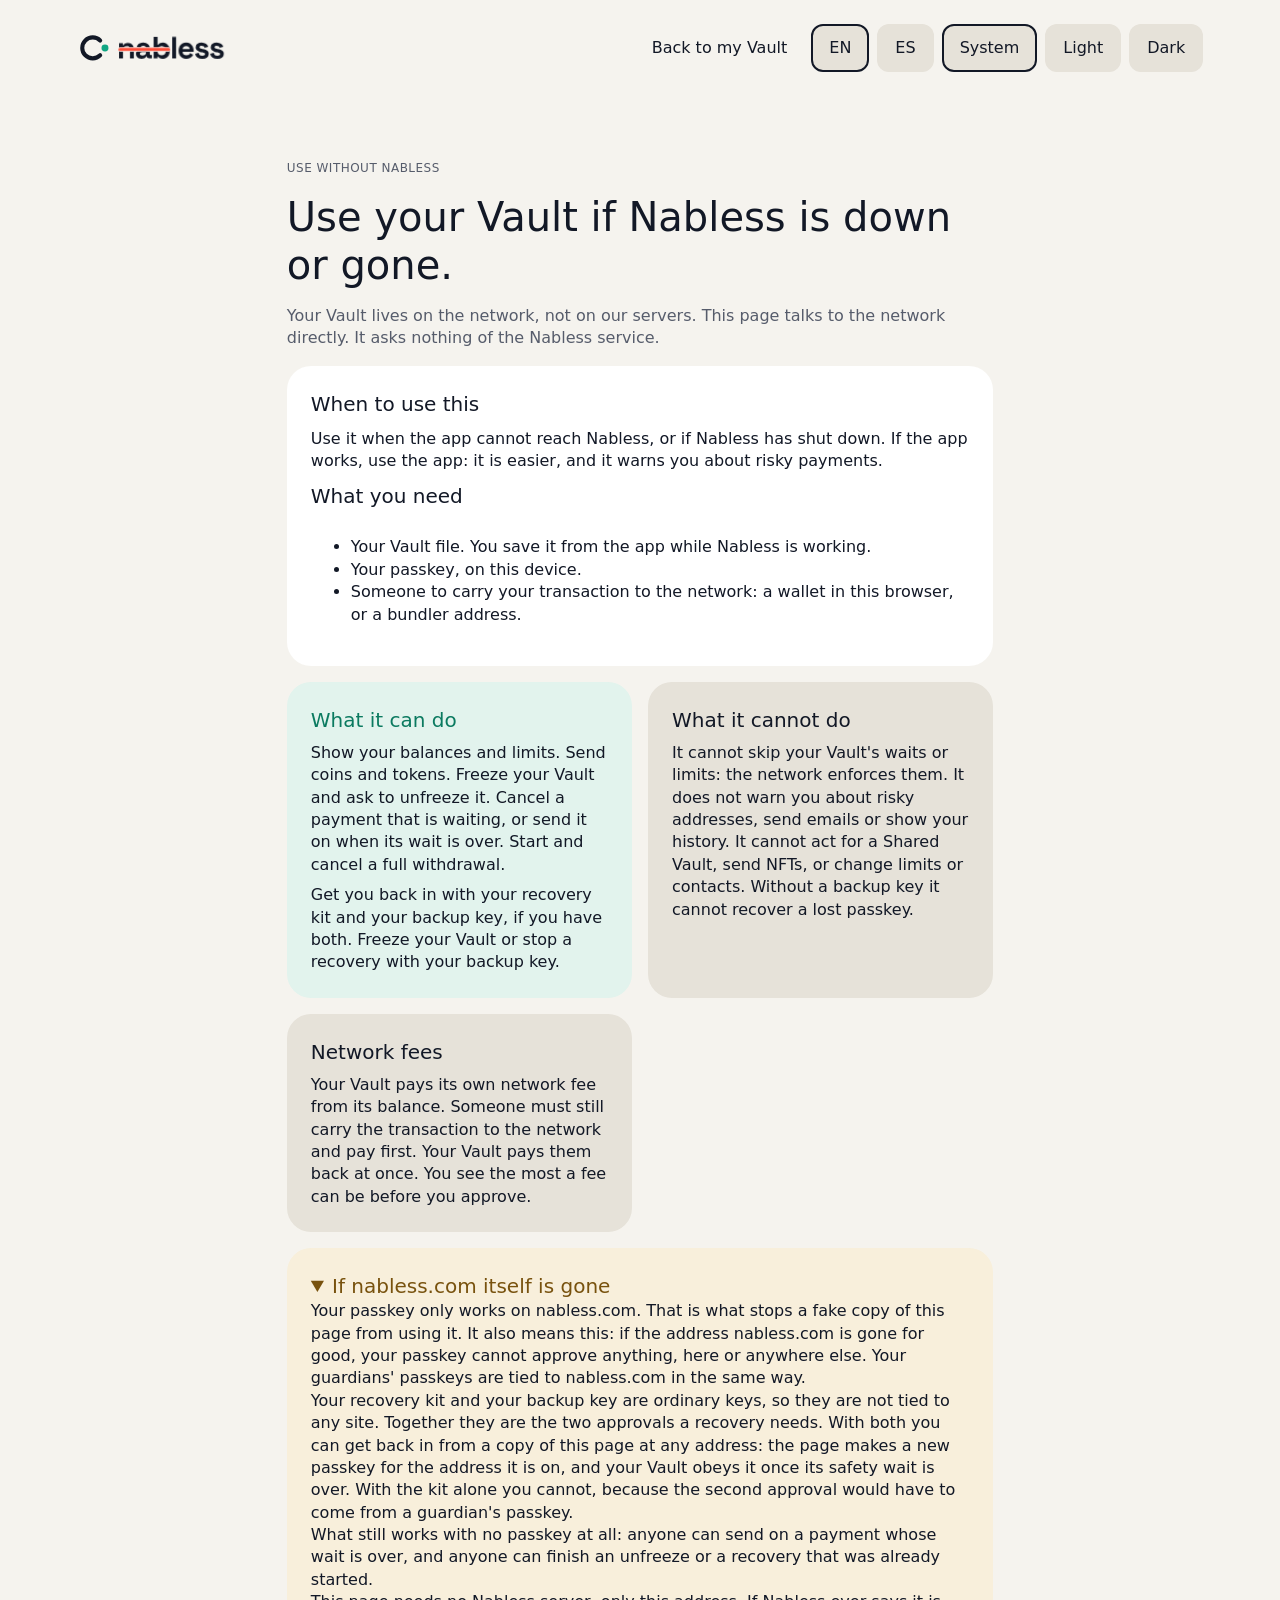
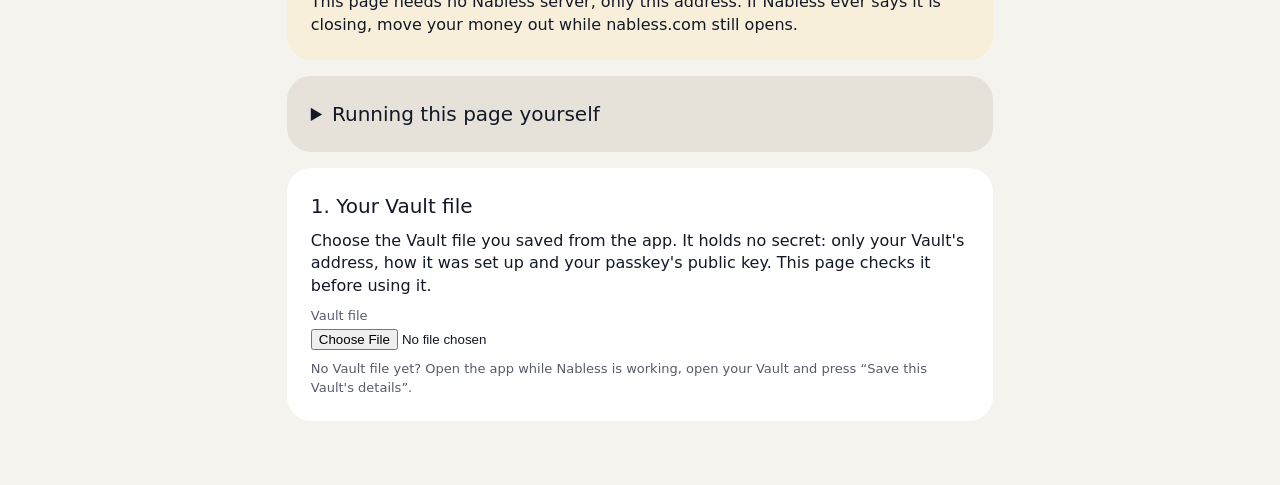
==== commit 94a3e098: "Serve rescue tool release 2026-11-26-r7 Co-Authored-By: Claude Opus 5.5 <noreply@anthropic.com>" ====
--- a/rescue/index.html
+++ b/rescue/index.html
@@ -1,4 +1,4 @@
-<!DOCTYPE html><!--ToQbQXH9ws3vUFt99zi8O--><html lang="en" class="__variable_12fc7c __variable_94deb5"><head><meta http-equiv="Content-Security-Policy" content="default-src 'self'; script-src 'self' 'sha256-OBTN3RiyCV4Bq7dFqZ5a2pAXjnCcCYeTJMO2I/LYKeo=' 'sha256-YG37/h9rTsKFjQ6EUdi6jVJFsOXcrDJTAW28WxQUtMk=' 'sha256-hHYS0ieG/oiuUYuN9zwOnQRZii51c/beWY6YAXMAycg=' 'sha256-CoAF8GO5DAtyf6gTewYVe45yysem3zOIXvXwBI3DXS0=' 'sha256-LRugn6f7bqi3O5YzxWPUV0X8jmmDXkCfVAQmpKpmOSc=' 'sha256-b7R/jIQCEEIp4F3nemD3bNGMxhIoe70RGOLuiia9Vx0=' 'sha256-i0aMmQrLAdaiqFaLcKtACrwQJ+4b/LlAlAhKrW+Tzeg=' 'sha256-C3d20PrI5WuhtC5OByIedFKVzWrZsblpFFKZ2W3gSQE=' 'sha256-KhPFbeaWl+j9Y3VzA9tdSoMDXoImOsk5YpaEK2FMXls=' 'sha256-SD9kSP2SKZPz21cdZ7pazMKdTpDb1Rw0Y0XHPBac2fE=' 'sha256-oY/645YNniIz2j02YqDv54lUER2HbHWJaYCXOjS1SOk='; style-src 'self' 'unsafe-inline'; img-src 'self' data: blob:; font-src 'self' data:; connect-src 'self' https: http://localhost:* http://127.0.0.1:*; worker-src 'self' blob:; object-src 'none'; base-uri 'self'; form-action 'self'"/><meta name="referrer" content="no-referrer"/><meta charSet="utf-8"/><meta name="viewport" content="width=device-width, initial-scale=1"/><link rel="preload" href="/_next/static/media/36966cca54120369-s.p.woff2" as="font" crossorigin="" type="font/woff2"/><link rel="preload" href="/_next/static/media/e4af272ccee01ff0-s.p.woff2" as="font" crossorigin="" type="font/woff2"/><link rel="stylesheet" href="/_next/static/css/e9e1380ed1165174.css" data-precedence="next"/><link rel="preload" as="script" fetchPriority="low" href="/_next/static/chunks/webpack-06db7e84ea5c3dc5.js"/><script src="/_next/static/chunks/e588d7cc-99a84e55ebc3f31a.js" async=""></script><script src="/_next/static/chunks/6419-79ca07342de0deb9.js" async=""></script><script src="/_next/static/chunks/main-app-202746422838bfe3.js" async=""></script><script src="/_next/static/chunks/555-a6d749568b80eba0.js" async=""></script><script src="/_next/static/chunks/3361-5a08ca8da123fdf7.js" async=""></script><script src="/_next/static/chunks/4895-8ec21da79f7b1f9f.js" async=""></script><script src="/_next/static/chunks/1521-8fc2e1d6735773d4.js" async=""></script><script src="/_next/static/chunks/5968-92e4464a9b9634b9.js" async=""></script><script src="/_next/static/chunks/4219-b034f818124b4f73.js" async=""></script><script src="/_next/static/chunks/7639-344d2b743efbe4b4.js" async=""></script><script src="/_next/static/chunks/2203-f549c7993ba66a18.js" async=""></script><script src="/_next/static/chunks/app/rescue/page-344109e8244a7f28.js" async=""></script><script src="/_next/static/chunks/app/layout-29d198ec8a3e0d77.js" async=""></script><meta name="next-size-adjust" content=""/><title>Nabless</title><meta name="description" content="Crypto that can’t be nabbed."/><link rel="icon" href="/icon.svg?403e3c7721609c13" type="image/svg+xml" sizes="any"/><link rel="apple-touch-icon" href="/apple-icon.png?4682438bf0e654ca" type="image/png" sizes="180x180"/><style>:root {
+<!DOCTYPE html><!--EuBfKwDhactHrSNJVF4lX--><html lang="en" class="__variable_12fc7c __variable_94deb5"><head><meta http-equiv="Content-Security-Policy" content="default-src 'self'; script-src 'self' 'sha256-OBTN3RiyCV4Bq7dFqZ5a2pAXjnCcCYeTJMO2I/LYKeo=' 'sha256-wus4hXSnpZUVLt9jw0Z4UY/gJG6XmbBK97Qg3Ta7dbQ=' 'sha256-nLqm/3QCUv2qEn89uz1yTyxSRbWqnHMq2iCNy8680+Q=' 'sha256-CoAF8GO5DAtyf6gTewYVe45yysem3zOIXvXwBI3DXS0=' 'sha256-LRugn6f7bqi3O5YzxWPUV0X8jmmDXkCfVAQmpKpmOSc=' 'sha256-b7R/jIQCEEIp4F3nemD3bNGMxhIoe70RGOLuiia9Vx0=' 'sha256-YsMt43cEWnoC9U5makM8xYWHtYFtaNzBmT2Iv6q9SHo=' 'sha256-C3d20PrI5WuhtC5OByIedFKVzWrZsblpFFKZ2W3gSQE=' 'sha256-KhPFbeaWl+j9Y3VzA9tdSoMDXoImOsk5YpaEK2FMXls=' 'sha256-SD9kSP2SKZPz21cdZ7pazMKdTpDb1Rw0Y0XHPBac2fE=' 'sha256-oY/645YNniIz2j02YqDv54lUER2HbHWJaYCXOjS1SOk='; style-src 'self' 'unsafe-inline'; img-src 'self' data: blob:; font-src 'self' data:; connect-src 'self' https: http://localhost:* http://127.0.0.1:*; worker-src 'self' blob:; object-src 'none'; base-uri 'self'; form-action 'self'"/><meta name="referrer" content="no-referrer"/><meta charSet="utf-8"/><meta name="viewport" content="width=device-width, initial-scale=1"/><link rel="preload" href="/_next/static/media/36966cca54120369-s.p.woff2" as="font" crossorigin="" type="font/woff2"/><link rel="preload" href="/_next/static/media/e4af272ccee01ff0-s.p.woff2" as="font" crossorigin="" type="font/woff2"/><link rel="stylesheet" href="/_next/static/css/e9e1380ed1165174.css" data-precedence="next"/><link rel="preload" as="script" fetchPriority="low" href="/_next/static/chunks/webpack-06db7e84ea5c3dc5.js"/><script src="/_next/static/chunks/e588d7cc-99a84e55ebc3f31a.js" async=""></script><script src="/_next/static/chunks/6419-79ca07342de0deb9.js" async=""></script><script src="/_next/static/chunks/main-app-202746422838bfe3.js" async=""></script><script src="/_next/static/chunks/9398-13bbd64b3aaa30e2.js" async=""></script><script src="/_next/static/chunks/4895-8ec21da79f7b1f9f.js" async=""></script><script src="/_next/static/chunks/4770-27cc79d05aef3b6d.js" async=""></script><script src="/_next/static/chunks/9880-cef3c9c9cba06997.js" async=""></script><script src="/_next/static/chunks/6736-5df0f435f8570e4a.js" async=""></script><script src="/_next/static/chunks/5968-30bdd336a9da2e32.js" async=""></script><script src="/_next/static/chunks/4219-5165f1e64431ecd6.js" async=""></script><script src="/_next/static/chunks/95-5fdccd24dd2fb0b3.js" async=""></script><script src="/_next/static/chunks/2203-16f9b6840aa983a0.js" async=""></script><script src="/_next/static/chunks/app/rescue/page-2cc311cc5012b341.js" async=""></script><script src="/_next/static/chunks/app/layout-417fd2a616db4e91.js" async=""></script><meta name="next-size-adjust" content=""/><title>Nabless</title><meta name="description" content="Crypto that can’t be nabbed."/><link rel="icon" href="/icon.svg?403e3c7721609c13" type="image/svg+xml" sizes="any"/><link rel="apple-touch-icon" href="/apple-icon.png?4682438bf0e654ca" type="image/png" sizes="180x180"/><style>:root {
   --nb-space-1: 4px;
   --nb-space-2: 8px;
   --nb-space-3: 12px;
@@ -338,4 +338,4 @@
   --nb-logo-coin: #11a683;
   --nb-logo-strike: #ff4f3a;
 }
-</style><script src="/_next/static/chunks/polyfills-42372ed130431b0a.js" noModule=""></script></head><body><div hidden=""><!--$--><!--/$--></div><div class="landing"><header><a class="wordmark" aria-label="Nabless" href="/"><svg width="150" height="29.769378447780056" viewBox="0 0 370.347 73.5" role="img" aria-hidden="true"><defs><mask id="_R_1anpflb_" maskUnits="userSpaceOnUse" x="0" y="0" width="370.347" height="73.5"><rect x="0" y="0" width="370.347" height="73.5" fill="#fff"></rect><rect x="100.603" y="35.116" width="131.328" height="11.172" rx="5.586" fill="#000"></rect></mask></defs><g transform="translate(-4.219 -9.250) scale(1.4375)"><path d="M42.7 19.3 A18 18 0 1 0 42.7 44.7" fill="none" stroke="var(--nb-logo-text)" stroke-width="7" stroke-linecap="round"></path><circle cx="51" cy="32" r="6" fill="var(--nb-logo-coin)"></circle></g><g mask="url(#_R_1anpflb_)"><g transform="matrix(0.076 0 0 -0.076 98.399 62.818)" fill="var(--nb-logo-text)"><path transform="translate(0 0)" d="M70 0V496H194V431H212Q224 457 257.0 480.5Q290 504 357 504Q415 504 458.5 477.5Q502 451 526.0 404.5Q550 358 550 296V0H424V286Q424 342 396.5 370.0Q369 398 318 398Q260 398 228.0 359.5Q196 321 196 252V0Z"></path><path transform="translate(581 0)" d="M224 -14Q171 -14 129.0 4.5Q87 23 62.5 58.5Q38 94 38 145Q38 196 62.5 230.5Q87 265 130.5 282.5Q174 300 230 300H366V328Q366 363 344.0 385.5Q322 408 274 408Q227 408 204.0 386.5Q181 365 174 331L58 370Q70 408 96.5 439.5Q123 471 167.5 490.5Q212 510 276 510Q374 510 431.0 461.0Q488 412 488 319V134Q488 104 516 104H556V0H472Q435 0 411.0 18.0Q387 36 387 66V67H368Q364 55 350.0 35.5Q336 16 306.0 1.0Q276 -14 224 -14ZM246 88Q299 88 332.5 117.5Q366 147 366 196V206H239Q204 206 184.0 191.0Q164 176 164 149Q164 122 185.0 105.0Q206 88 246 88Z"></path><path transform="translate(1124 0)" d="M368 -14Q301 -14 265.0 9.0Q229 32 212 60H194V0H70V700H196V439H214Q225 457 243.5 473.0Q262 489 292.5 499.5Q323 510 368 510Q428 510 479.0 480.5Q530 451 561.0 394.0Q592 337 592 256V240Q592 159 561.0 102.0Q530 45 479.0 15.5Q428 -14 368 -14ZM330 96Q388 96 427.0 133.5Q466 171 466 243V253Q466 325 427.5 362.5Q389 400 330 400Q272 400 233.0 362.5Q194 325 194 253V243Q194 171 233.0 133.5Q272 96 330 96Z"></path><path transform="translate(1727 0)" d="M70 0V700H196V0Z"></path><path transform="translate(1958 0)" d="M296 -14Q222 -14 165.5 17.5Q109 49 77.5 106.5Q46 164 46 242V254Q46 332 77.0 389.5Q108 447 164.0 478.5Q220 510 294 510Q367 510 421.0 477.5Q475 445 505.0 387.5Q535 330 535 254V211H174Q176 160 212.0 128.0Q248 96 300 96Q353 96 378.0 119.0Q403 142 416 170L519 116Q505 90 478.5 59.5Q452 29 408.0 7.5Q364 -14 296 -14ZM175 305H407Q403 348 372.5 374.0Q342 400 293 400Q242 400 212.0 374.0Q182 348 175 305Z"></path><path transform="translate(2500 0)" d="M276 -14Q179 -14 117.0 28.0Q55 70 42 148L158 178Q165 143 181.5 123.0Q198 103 222.5 94.5Q247 86 276 86Q320 86 341.0 101.5Q362 117 362 140Q362 163 342.0 175.5Q322 188 278 196L250 201Q198 211 155.0 228.5Q112 246 86.0 277.0Q60 308 60 357Q60 431 114.0 470.5Q168 510 256 510Q339 510 394.0 473.0Q449 436 466 376L349 340Q341 378 316.5 394.0Q292 410 256 410Q220 410 201.0 397.5Q182 385 182 363Q182 339 202.0 327.5Q222 316 256 310L284 305Q340 295 385.5 278.5Q431 262 457.5 231.5Q484 201 484 149Q484 71 427.5 28.5Q371 -14 276 -14Z"></path><path transform="translate(2989 0)" d="M276 -14Q179 -14 117.0 28.0Q55 70 42 148L158 178Q165 143 181.5 123.0Q198 103 222.5 94.5Q247 86 276 86Q320 86 341.0 101.5Q362 117 362 140Q362 163 342.0 175.5Q322 188 278 196L250 201Q198 211 155.0 228.5Q112 246 86.0 277.0Q60 308 60 357Q60 431 114.0 470.5Q168 510 256 510Q339 510 394.0 473.0Q449 436 466 376L349 340Q341 378 316.5 394.0Q292 410 256 410Q220 410 201.0 397.5Q182 385 182 363Q182 339 202.0 327.5Q222 316 256 310L284 305Q340 295 385.5 278.5Q431 262 457.5 231.5Q484 201 484 149Q484 71 427.5 28.5Q371 -14 276 -14Z"></path></g></g><rect x="102.199" y="36.712" width="128.136" height="7.98" rx="3.99" fill="var(--nb-logo-strike)"></rect></svg></a><nav aria-label="Main"><a href="/app">Back to my Vault</a><div class="toggles"><button class="chip" aria-pressed="true" aria-label="English">EN</button><button class="chip" aria-pressed="false" aria-label="Español">ES</button><button class="chip" aria-pressed="true">System</button><button class="chip" aria-pressed="false">Light</button><button class="chip" aria-pressed="false">Dark</button></div></nav></header><main><section class="stack" style="margin:0 auto;max-width:860px"><div class="stack"><p class="eyebrow">USE WITHOUT NABLESS</p><h1 class="title">Use your Vault if Nabless is down or gone.</h1><p class="muted">Your Vault lives on the network, not on our servers. This page talks to the network directly. It asks nothing of the Nabless service.</p><div class="card"><h2 class="heading">When to use this</h2><p>Use it when the app cannot reach Nabless, or if Nabless has shut down. If the app works, use the app: it is easier, and it warns you about risky payments.</p><h2 class="heading">What you need</h2><ul><li>Your Vault file. You save it from the app while Nabless is working.</li><li>Your passkey, on this device.</li><li>Someone to carry your transaction to the network: a wallet in this browser, or a bundler address.</li></ul></div><div class="grid3"><div class="notice positive"><p class="heading">What it can do</p><p>Show your balances and limits. Send coins and tokens. Freeze your Vault and ask to unfreeze it. Cancel a payment that is waiting, or send it on when its wait is over. Start and cancel a full withdrawal.</p><p>Get you back in with your recovery kit and your backup key, if you have both. Freeze your Vault or stop a recovery with your backup key.</p></div><div class="notice neutral"><p class="heading">What it cannot do</p><p>It cannot skip your Vault&#x27;s waits or limits: the network enforces them. It does not warn you about risky addresses, send emails or show your history. It cannot act for a Shared Vault, send NFTs, or change limits or contacts. Without a backup key it cannot recover a lost passkey.</p></div><div class="notice neutral"><p class="heading">Network fees</p><p>Your Vault pays its own network fee from its balance. Someone must still carry the transaction to the network and pay first. Your Vault pays them back at once. You see the most a fee can be before you approve.</p></div></div><details class="notice warning" open=""><summary class="heading" style="cursor:pointer">If nabless.com itself is gone</summary><p>Your passkey only works on nabless.com. That is what stops a fake copy of this page from using it. It also means this: if the address nabless.com is gone for good, your passkey cannot approve anything, here or anywhere else. Your guardians&#x27; passkeys are tied to nabless.com in the same way.</p><p>Your recovery kit and your backup key are ordinary keys, so they are not tied to any site. Together they are the two approvals a recovery needs. With both you can get back in from a copy of this page at any address: the page makes a new passkey for the address it is on, and your Vault obeys it once its safety wait is over. With the kit alone you cannot, because the second approval would have to come from a guardian&#x27;s passkey.</p><p>What still works with no passkey at all: anyone can send on a payment whose wait is over, and anyone can finish an unfreeze or a recovery that was already started.</p><p>This page needs no Nabless server, only this address. If Nabless ever says it is closing, move your money out while nabless.com still opens.</p></details><details class="notice neutral"><summary class="heading" style="cursor:pointer">Running this page yourself</summary><p>This page can be built as a folder of plain files that needs no server of ours. You, or anyone, can put that folder on any web address, or open it on your own computer. It then talks only to the network.</p><p>A passkey only works at the address it was made on. On a copy at another address, your old passkey does nothing. Use your recovery kit and your backup key below to put a new passkey on your Vault, and keep using that copy at that same address.</p><p>Only use a copy you trust. A false copy cannot move your money without your approvals, but it could ask for your kit, your backup key and their passwords, and use them. Never type them into a page you did not get from a source you trust.</p></details></div><div class="stack"><div class="card"><h2 class="heading">1. Your Vault file</h2><p>Choose the Vault file you saved from the app. It holds no secret: only your Vault&#x27;s address, how it was set up and your passkey&#x27;s public key. This page checks it before using it.</p><label class="stack" style="gap:4px"><span class="muted small">Vault file</span><input type="file" accept="application/json,.json"/></label><p class="muted small">No Vault file yet? Open the app while Nabless is working, open your Vault and press “Save this Vault&#x27;s details”.</p></div></div></section></main></div><!--$--><!--/$--><script src="/_next/static/chunks/webpack-06db7e84ea5c3dc5.js" id="_R_" async=""></script><script>(self.__next_f=self.__next_f||[]).push([0])</script><script>self.__next_f.push([1,"1:\"$Sreact.fragment\"\n3:I[23258,[],\"\"]\n4:I[54648,[],\"\"]\n5:I[42523,[],\"ClientPageRoot\"]\n6:I[33283,[\"555\",\"static/chunks/555-a6d749568b80eba0.js\",\"3361\",\"static/chunks/3361-5a08ca8da123fdf7.js\",\"4895\",\"static/chunks/4895-8ec21da79f7b1f9f.js\",\"1521\",\"static/chunks/1521-8fc2e1d6735773d4.js\",\"5968\",\"static/chunks/5968-92e4464a9b9634b9.js\",\"4219\",\"static/chunks/4219-b034f818124b4f73.js\",\"7639\",\"static/chunks/7639-344d2b743efbe4b4.js\",\"2203\",\"static/chunks/2203-f549c7993ba66a18.js\",\"3794\",\"static/chunks/app/rescue/page-344109e8244a7f28.js\"],\"default\"]\n9:I[46547,[],\"OutletBoundary\"]\nb:I[11650,[],\"AsyncMetadataOutlet\"]\nd:I[46547,[],\"ViewportBoundary\"]\nf:I[46547,[],\"MetadataBoundary\"]\n10:\"$Sreact.suspense\"\n12:I[55410,[],\"\"]\n:HL[\"/_next/static/media/36966cca54120369-s.p.woff2\",\"font\",{\"crossOrigin\":\"\",\"type\":\"font/woff2\"}]\n:HL[\"/_next/static/media/e4af272ccee01ff0-s.p.woff2\",\"font\",{\"crossOrigin\":\"\",\"type\":\"font/woff2\"}]\n:HL[\"/_next/static/css/e9e1380ed1165174.css\",\"style\"]\n"])</script><script>self.__next_f.push([1,"0:{\"P\":null,\"b\":\"ToQbQXH9ws3vUFt99zi8O\",\"p\":\"\",\"c\":[\"\",\"rescue\",\"\"],\"i\":false,\"f\":[[[\"\",{\"children\":[\"rescue\",{\"children\":[\"__PAGE__\",{}]}]},\"$undefined\",\"$undefined\",true],[\"\",[\"$\",\"$1\",\"c\",{\"children\":[[[\"$\",\"link\",\"0\",{\"rel\":\"stylesheet\",\"href\":\"/_next/static/css/e9e1380ed1165174.css\",\"precedence\":\"next\",\"crossOrigin\":\"$undefined\",\"nonce\":\"$undefined\"}]],\"$L2\"]}],{\"children\":[\"rescue\",[\"$\",\"$1\",\"c\",{\"children\":[null,[\"$\",\"$L3\",null,{\"parallelRouterKey\":\"children\",\"error\":\"$undefined\",\"errorStyles\":\"$undefined\",\"errorScripts\":\"$undefined\",\"template\":[\"$\",\"$L4\",null,{}],\"templateStyles\":\"$undefined\",\"templateScripts\":\"$undefined\",\"notFound\":\"$undefined\",\"forbidden\":\"$undefined\",\"unauthorized\":\"$undefined\"}]]}],{\"children\":[\"__PAGE__\",[\"$\",\"$1\",\"c\",{\"children\":[[\"$\",\"$L5\",null,{\"Component\":\"$6\",\"searchParams\":{},\"params\":{},\"promises\":[\"$@7\",\"$@8\"]}],null,[\"$\",\"$L9\",null,{\"children\":[\"$La\",[\"$\",\"$Lb\",null,{\"promise\":\"$@c\"}]]}]]}],{},null,false]},null,false]},null,false],[\"$\",\"$1\",\"h\",{\"children\":[null,[[\"$\",\"$Ld\",null,{\"children\":\"$Le\"}],[\"$\",\"meta\",null,{\"name\":\"next-size-adjust\",\"content\":\"\"}]],[\"$\",\"$Lf\",null,{\"children\":[\"$\",\"div\",null,{\"hidden\":true,\"children\":[\"$\",\"$10\",null,{\"fallback\":null,\"children\":\"$L11\"}]}]}]]}],false]],\"m\":\"$undefined\",\"G\":[\"$12\",[]],\"s\":false,\"S\":true}\n"])</script><script>self.__next_f.push([1,"13:T2087,"])</script><script>self.__next_f.push([1,":root {\n  --nb-space-1: 4px;\n  --nb-space-2: 8px;\n  --nb-space-3: 12px;\n  --nb-space-4: 16px;\n  --nb-space-5: 20px;\n  --nb-space-6: 24px;\n  --nb-space-8: 32px;\n  --nb-space-comfortable: 18px;\n  --nb-radius-control: 16px;\n  --nb-radius-card: 24px;\n  --nb-radius-pill: 999px;\n  --nb-font-ui: \"Inter\", system-ui, sans-serif;\n  --nb-font-heading: \"Space Grotesk\", system-ui, sans-serif;\n}\n\n:root {\n  --nb-background: #f5f3ee;\n  --nb-surface: #ffffff;\n  --nb-subtle: #e6e2d9;\n  --nb-text: #121826;\n  --nb-muted: #565c6b;\n  --nb-positive: #0b7a60;\n  --nb-positive-bg: #e2f3ed;\n  --nb-warning: #78520e;\n  --nb-warning-bg: #f8efdb;\n  --nb-danger: #c8331f;\n  --nb-danger-bg: #fdeae6;\n  --nb-action-fill: #121826;\n  --nb-action-outline: #121826;\n  --nb-on-brand: #f5f3ee;\n  --nb-brand: #121826;\n  --nb-logo-text: #121826;\n  --nb-logo-coin: #11a683;\n  --nb-logo-strike: #ff4f3a;\n}\n\n@media (prefers-color-scheme: dark) {\n:root:not([data-mode=\"light\"]) {\n  --nb-background: #121826;\n  --nb-surface: #1a2233;\n  --nb-subtle: #2a3347;\n  --nb-text: #f5f3ee;\n  --nb-muted: #b3b9c6;\n  --nb-positive: #3fcfa9;\n  --nb-positive-bg: #10352e;\n  --nb-warning: #efca84;\n  --nb-warning-bg: #3d3320;\n  --nb-danger: #ff8a79;\n  --nb-danger-bg: #45211c;\n  --nb-action-fill: #f5f3ee;\n  --nb-action-outline: #f5f3ee;\n  --nb-on-brand: #121826;\n  --nb-brand: #f5f3ee;\n  --nb-logo-text: #f5f3ee;\n  --nb-logo-coin: #11a683;\n  --nb-logo-strike: #ff4f3a;\n}\n}\n\n:root[data-mode=\"dark\"] {\n  --nb-background: #121826;\n  --nb-surface: #1a2233;\n  --nb-subtle: #2a3347;\n  --nb-text: #f5f3ee;\n  --nb-muted: #b3b9c6;\n  --nb-positive: #3fcfa9;\n  --nb-positive-bg: #10352e;\n  --nb-warning: #efca84;\n  --nb-warning-bg: #3d3320;\n  --nb-danger: #ff8a79;\n  --nb-danger-bg: #45211c;\n  --nb-action-fill: #f5f3ee;\n  --nb-action-outline: #f5f3ee;\n  --nb-on-brand: #121826;\n  --nb-brand: #f5f3ee;\n  --nb-logo-text: #f5f3ee;\n  --nb-logo-coin: #11a683;\n  --nb-logo-strike: #ff4f3a;\n}\n\n:root[data-accent=\"teal\"] {\n  --nb-background: #f5f3ee;\n  --nb-surface: #ffffff;\n  --nb-subtle: #e6e2d9;\n  --nb-text: #121826;\n  --nb-muted: #565c6b;\n  --nb-positive: #0b7a60;\n  --nb-positive-bg: #e2f3ed;\n  --nb-warning: #78520e;\n  --nb-warning-bg: #f8efdb;\n  --nb-danger: #c8331f;\n  --nb-danger-bg: #fdeae6;\n  --nb-action-fill: #7ec8e3;\n  --nb-action-outline: #245e72;\n  --nb-on-brand: #121826;\n  --nb-brand: #245e72;\n  --nb-logo-text: #121826;\n  --nb-logo-coin: #11a683;\n  --nb-logo-strike: #ff4f3a;\n}\n\n@media (prefers-color-scheme: dark) {\n:root[data-accent=\"teal\"]:not([data-mode=\"light\"]) {\n  --nb-background: #121826;\n  --nb-surface: #1a2233;\n  --nb-subtle: #2a3347;\n  --nb-text: #f5f3ee;\n  --nb-muted: #b3b9c6;\n  --nb-positive: #3fcfa9;\n  --nb-positive-bg: #10352e;\n  --nb-warning: #efca84;\n  --nb-warning-bg: #3d3320;\n  --nb-danger: #ff8a79;\n  --nb-danger-bg: #45211c;\n  --nb-action-fill: #7ec8e3;\n  --nb-action-outline: #245e72;\n  --nb-on-brand: #121826;\n  --nb-brand: #7ec8e3;\n  --nb-logo-text: #f5f3ee;\n  --nb-logo-coin: #11a683;\n  --nb-logo-strike: #ff4f3a;\n}\n}\n\n:root[data-accent=\"teal\"][data-mode=\"dark\"] {\n  --nb-background: #121826;\n  --nb-surface: #1a2233;\n  --nb-subtle: #2a3347;\n  --nb-text: #f5f3ee;\n  --nb-muted: #b3b9c6;\n  --nb-positive: #3fcfa9;\n  --nb-positive-bg: #10352e;\n  --nb-warning: #efca84;\n  --nb-warning-bg: #3d3320;\n  --nb-danger: #ff8a79;\n  --nb-danger-bg: #45211c;\n  --nb-action-fill: #7ec8e3;\n  --nb-action-outline: #245e72;\n  --nb-on-brand: #121826;\n  --nb-brand: #7ec8e3;\n  --nb-logo-text: #f5f3ee;\n  --nb-logo-coin: #11a683;\n  --nb-logo-strike: #ff4f3a;\n}\n\n:root[data-accent=\"ocean\"] {\n  --nb-background: #f5f3ee;\n  --nb-surface: #ffffff;\n  --nb-subtle: #e6e2d9;\n  --nb-text: #121826;\n  --nb-muted: #565c6b;\n  --nb-positive: #0b7a60;\n  --nb-positive-bg: #e2f3ed;\n  --nb-warning: #78520e;\n  --nb-warning-bg: #f8efdb;\n  --nb-danger: #c8331f;\n  --nb-danger-bg: #fdeae6;\n  --nb-action-fill: #a8c8ed;\n  --nb-action-outline: #2a4f7c;\n  --nb-on-brand: #121826;\n  --nb-brand: #2a4f7c;\n  --nb-logo-text: #121826;\n  --nb-logo-coin: #11a683;\n  --nb-logo-strike: #ff4f3a;\n}\n\n@media (prefers-color-scheme: dark) {\n:root[data-accent=\"ocean\"]:not([data-mode=\"light\"]) {\n  --nb-background: #121826;\n  --nb-surface: #1a2233;\n  --nb-subtle: #2a3347;\n  --nb-text: #f5f3ee;\n  --nb-muted: #b3b9c6;\n  --nb-positive: #3fcfa9;\n  --nb-positive-bg: #10352e;\n  --nb-warning: #efca84;\n  --nb-warning-bg: #3d3320;\n  --nb-danger: #ff8a79;\n  --nb-danger-bg: #45211c;\n  --nb-action-fill: #a8c8ed;\n  --nb-action-outline: #2a4f7c;\n  --nb-on-brand: #121826;\n  --nb-brand: #a8c8ed;\n  --nb-logo-text: #f5f3ee;\n  --nb-logo-coin: #11a683;\n  --nb-logo-strike: #ff4f3a;\n}\n}\n\n:root[data-accent=\"ocean\"][data-mode=\"dark\"] {\n  --nb-background: #121826;\n  --nb-surface: #1a2233;\n  --nb-subtle: #2a3347;\n  --nb-text: #f5f3ee;\n  --nb-muted: #b3b9c6;\n  --nb-positive: #3fcfa9;\n  --nb-positive-bg: #10352e;\n  --nb-warning: #efca84;\n  --nb-warning-bg: #3d3320;\n  --nb-danger: #ff8a79;\n  --nb-danger-bg: #45211c;\n  --nb-action-fill: #a8c8ed;\n  --nb-action-outline: #2a4f7c;\n  --nb-on-brand: #121826;\n  --nb-brand: #a8c8ed;\n  --nb-logo-text: #f5f3ee;\n  --nb-logo-coin: #11a683;\n  --nb-logo-strike: #ff4f3a;\n}\n\n:root[data-accent=\"forest\"] {\n  --nb-background: #f5f3ee;\n  --nb-surface: #ffffff;\n  --nb-subtle: #e6e2d9;\n  --nb-text: #121826;\n  --nb-muted: #565c6b;\n  --nb-positive: #0b7a60;\n  --nb-positive-bg: #e2f3ed;\n  --nb-warning: #78520e;\n  --nb-warning-bg: #f8efdb;\n  --nb-danger: #c8331f;\n  --nb-danger-bg: #fdeae6;\n  --nb-action-fill: #b5d4c2;\n  --nb-action-outline: #2f5d47;\n  --nb-on-brand: #121826;\n  --nb-brand: #2f5d47;\n  --nb-logo-text: #121826;\n  --nb-logo-coin: #11a683;\n  --nb-logo-strike: #ff4f3a;\n}\n\n@media (prefers-color-scheme: dark) {\n:root[data-accent=\"forest\"]:not([data-mode=\"light\"]) {\n  --nb-background: #121826;\n  --nb-surface: #1a2233;\n  --nb-subtle: #2a3347;\n  --nb-text: #f5f3ee;\n  --nb-muted: #b3b9c6;\n  --nb-positive: #3fcfa9;\n  --nb-positive-bg: #10352e;\n  --nb-warning: #efca84;\n  --nb-warning-bg: #3d3320;\n  --nb-danger: #ff8a79;\n  --nb-danger-bg: #45211c;\n  --nb-action-fill: #b5d4c2;\n  --nb-action-outline: #2f5d47;\n  --nb-on-brand: #121826;\n  --nb-brand: #b5d4c2;\n  --nb-logo-text: #f5f3ee;\n  --nb-logo-coin: #11a683;\n  --nb-logo-strike: #ff4f3a;\n}\n}\n\n:root[data-accent=\"forest\"][data-mode=\"dark\"] {\n  --nb-background: #121826;\n  --nb-surface: #1a2233;\n  --nb-subtle: #2a3347;\n  --nb-text: #f5f3ee;\n  --nb-muted: #b3b9c6;\n  --nb-positive: #3fcfa9;\n  --nb-positive-bg: #10352e;\n  --nb-warning: #efca84;\n  --nb-warning-bg: #3d3320;\n  --nb-danger: #ff8a79;\n  --nb-danger-bg: #45211c;\n  --nb-action-fill: #b5d4c2;\n  --nb-action-outline: #2f5d47;\n  --nb-on-brand: #121826;\n  --nb-brand: #b5d4c2;\n  --nb-logo-text: #f5f3ee;\n  --nb-logo-coin: #11a683;\n  --nb-logo-strike: #ff4f3a;\n}\n\n:root[data-accent=\"amber\"] {\n  --nb-background: #f5f3ee;\n  --nb-surface: #ffffff;\n  --nb-subtle: #e6e2d9;\n  --nb-text: #121826;\n  --nb-muted: #565c6b;\n  --nb-positive: #0b7a60;\n  --nb-positive-bg: #e2f3ed;\n  --nb-warning: #78520e;\n  --nb-warning-bg: #f8efdb;\n  --nb-danger: #c8331f;\n  --nb-danger-bg: #fdeae6;\n  --nb-action-fill: #e3a87e;\n  --nb-action-outline: #7a4318;\n  --nb-on-brand: #121826;\n  --nb-brand: #7a4318;\n  --nb-logo-text: #121826;\n  --nb-logo-coin: #11a683;\n  --nb-logo-strike: #ff4f3a;\n}\n\n@media (prefers-color-scheme: dark) {\n:root[data-accent=\"amber\"]:not([data-mode=\"light\"]) {\n  --nb-background: #121826;\n  --nb-surface: #1a2233;\n  --nb-subtle: #2a3347;\n  --nb-text: #f5f3ee;\n  --nb-muted: #b3b9c6;\n  --nb-positive: #3fcfa9;\n  --nb-positive-bg: #10352e;\n  --nb-warning: #efca84;\n  --nb-warning-bg: #3d3320;\n  --nb-danger: #ff8a79;\n  --nb-danger-bg: #45211c;\n  --nb-action-fill: #e3a87e;\n  --nb-action-outline: #7a4318;\n  --nb-on-brand: #121826;\n  --nb-brand: #e3a87e;\n  --nb-logo-text: #f5f3ee;\n  --nb-logo-coin: #11a683;\n  --nb-logo-strike: #ff4f3a;\n}\n}\n\n:root[data-accent=\"amber\"][data-mode=\"dark\"] {\n  --nb-background: #121826;\n  --nb-surface: #1a2233;\n  --nb-subtle: #2a3347;\n  --nb-text: #f5f3ee;\n  --nb-muted: #b3b9c6;\n  --nb-positive: #3fcfa9;\n  --nb-positive-bg: #10352e;\n  --nb-warning: #efca84;\n  --nb-warning-bg: #3d3320;\n  --nb-danger: #ff8a79;\n  --nb-danger-bg: #45211c;\n  --nb-action-fill: #e3a87e;\n  --nb-action-outline: #7a4318;\n  --nb-on-brand: #121826;\n  --nb-brand: #e3a87e;\n  --nb-logo-text: #f5f3ee;\n  --nb-logo-coin: #11a683;\n  --nb-logo-strike: #ff4f3a;\n}\n"])</script><script>self.__next_f.push([1,"2:[\"$\",\"html\",null,{\"lang\":\"en\",\"className\":\"__variable_12fc7c __variable_94deb5\",\"suppressHydrationWarning\":true,\"children\":[[\"$\",\"head\",null,{\"children\":[\"$\",\"style\",null,{\"nonce\":\"$undefined\",\"suppressHydrationWarning\":true,\"dangerouslySetInnerHTML\":{\"__html\":\"$13\"}}]}],\"$L14\"]}]\n7:{}\n8:\"$0:f:0:1:2:children:2:children:1:props:children:0:props:params\"\n"])</script><script>self.__next_f.push([1,"15:I[75968,[\"555\",\"static/chunks/555-a6d749568b80eba0.js\",\"3361\",\"static/chunks/3361-5a08ca8da123fdf7.js\",\"5968\",\"static/chunks/5968-92e4464a9b9634b9.js\",\"4219\",\"static/chunks/4219-b034f818124b4f73.js\",\"7177\",\"static/chunks/app/layout-29d198ec8a3e0d77.js\"],\"Providers\"]\n16:I[24219,[\"555\",\"static/chunks/555-a6d749568b80eba0.js\",\"3361\",\"static/chunks/3361-5a08ca8da123fdf7.js\",\"5968\",\"static/chunks/5968-92e4464a9b9634b9.js\",\"4219\",\"static/chunks/4219-b034f818124b4f73.js\",\"7177\",\"static/chunks/app/layout-29d198ec8a3e0d77.js\"],\"AccountProvider\"]\n17:I[8006,[\"555\",\"static/chunks/555-a6d749568b80eba0.js\",\"3361\",\"static/chunks/3361-5a08ca8da123fdf7.js\",\"5968\",\"static/chunks/5968-92e4464a9b9634b9.js\",\"4219\",\"static/chunks/4219-b034f818124b4f73.js\",\"7177\",\"static/chunks/app/layout-29d198ec8a3e0d77.js\"],\"VaultSync\"]\n"])</script><script>self.__next_f.push([1,"14:[\"$\",\"body\",null,{\"children\":[\"$\",\"$L15\",null,{\"children\":[\"$\",\"$L16\",null,{\"children\":[[\"$\",\"$L17\",null,{}],[\"$\",\"$L3\",null,{\"parallelRouterKey\":\"children\",\"error\":\"$undefined\",\"errorStyles\":\"$undefined\",\"errorScripts\":\"$undefined\",\"template\":[\"$\",\"$L4\",null,{}],\"templateStyles\":\"$undefined\",\"templateScripts\":\"$undefined\",\"notFound\":[[[\"$\",\"title\",null,{\"children\":\"404: This page could not be found.\"}],[\"$\",\"div\",null,{\"style\":{\"fontFamily\":\"system-ui,\\\"Segoe UI\\\",Roboto,Helvetica,Arial,sans-serif,\\\"Apple Color Emoji\\\",\\\"Segoe UI Emoji\\\"\",\"height\":\"100vh\",\"textAlign\":\"center\",\"display\":\"flex\",\"flexDirection\":\"column\",\"alignItems\":\"center\",\"justifyContent\":\"center\"},\"children\":[\"$\",\"div\",null,{\"children\":[[\"$\",\"style\",null,{\"dangerouslySetInnerHTML\":{\"__html\":\"body{color:#000;background:#fff;margin:0}.next-error-h1{border-right:1px solid rgba(0,0,0,.3)}@media (prefers-color-scheme:dark){body{color:#fff;background:#000}.next-error-h1{border-right:1px solid rgba(255,255,255,.3)}}\"}}],[\"$\",\"h1\",null,{\"className\":\"next-error-h1\",\"style\":{\"display\":\"inline-block\",\"margin\":\"0 20px 0 0\",\"padding\":\"0 23px 0 0\",\"fontSize\":24,\"fontWeight\":500,\"verticalAlign\":\"top\",\"lineHeight\":\"49px\"},\"children\":404}],[\"$\",\"div\",null,{\"style\":{\"display\":\"inline-block\"},\"children\":[\"$\",\"h2\",null,{\"style\":{\"fontSize\":14,\"fontWeight\":400,\"lineHeight\":\"49px\",\"margin\":0},\"children\":\"This page could not be found.\"}]}]]}]}]],[]],\"forbidden\":\"$undefined\",\"unauthorized\":\"$undefined\"}]]}]}]}]\n"])</script><script>self.__next_f.push([1,"e:[[\"$\",\"meta\",\"0\",{\"charSet\":\"utf-8\"}],[\"$\",\"meta\",\"1\",{\"name\":\"viewport\",\"content\":\"width=device-width, initial-scale=1\"}]]\na:null\n"])</script><script>self.__next_f.push([1,"18:I[32746,[],\"IconMark\"]\nc:{\"metadata\":[[\"$\",\"title\",\"0\",{\"children\":\"Nabless\"}],[\"$\",\"meta\",\"1\",{\"name\":\"description\",\"content\":\"Crypto that can’t be nabbed.\"}],[\"$\",\"link\",\"2\",{\"rel\":\"icon\",\"href\":\"/icon.svg?403e3c7721609c13\",\"type\":\"image/svg+xml\",\"sizes\":\"any\"}],[\"$\",\"link\",\"3\",{\"rel\":\"apple-touch-icon\",\"href\":\"/apple-icon.png?4682438bf0e654ca\",\"type\":\"image/png\",\"sizes\":\"180x180\"}],[\"$\",\"$L18\",\"4\",{}]],\"error\":null,\"digest\":\"$undefined\"}\n"])</script><script>self.__next_f.push([1,"11:\"$c:metadata\"\n"])</script></body></html>+</style><script src="/_next/static/chunks/polyfills-42372ed130431b0a.js" noModule=""></script></head><body><div hidden=""><!--$--><!--/$--></div><div class="landing"><header><a class="wordmark" aria-label="Nabless" href="/"><svg width="150" height="29.769378447780056" viewBox="0 0 370.347 73.5" role="img" aria-hidden="true"><defs><mask id="_R_1anpflb_" maskUnits="userSpaceOnUse" x="0" y="0" width="370.347" height="73.5"><rect x="0" y="0" width="370.347" height="73.5" fill="#fff"></rect><rect x="100.603" y="35.116" width="131.328" height="11.172" rx="5.586" fill="#000"></rect></mask></defs><g transform="translate(-4.219 -9.250) scale(1.4375)"><path d="M42.7 19.3 A18 18 0 1 0 42.7 44.7" fill="none" stroke="var(--nb-logo-text)" stroke-width="7" stroke-linecap="round"></path><circle cx="51" cy="32" r="6" fill="var(--nb-logo-coin)"></circle></g><g mask="url(#_R_1anpflb_)"><g transform="matrix(0.076 0 0 -0.076 98.399 62.818)" fill="var(--nb-logo-text)"><path transform="translate(0 0)" d="M70 0V496H194V431H212Q224 457 257.0 480.5Q290 504 357 504Q415 504 458.5 477.5Q502 451 526.0 404.5Q550 358 550 296V0H424V286Q424 342 396.5 370.0Q369 398 318 398Q260 398 228.0 359.5Q196 321 196 252V0Z"></path><path transform="translate(581 0)" d="M224 -14Q171 -14 129.0 4.5Q87 23 62.5 58.5Q38 94 38 145Q38 196 62.5 230.5Q87 265 130.5 282.5Q174 300 230 300H366V328Q366 363 344.0 385.5Q322 408 274 408Q227 408 204.0 386.5Q181 365 174 331L58 370Q70 408 96.5 439.5Q123 471 167.5 490.5Q212 510 276 510Q374 510 431.0 461.0Q488 412 488 319V134Q488 104 516 104H556V0H472Q435 0 411.0 18.0Q387 36 387 66V67H368Q364 55 350.0 35.5Q336 16 306.0 1.0Q276 -14 224 -14ZM246 88Q299 88 332.5 117.5Q366 147 366 196V206H239Q204 206 184.0 191.0Q164 176 164 149Q164 122 185.0 105.0Q206 88 246 88Z"></path><path transform="translate(1124 0)" d="M368 -14Q301 -14 265.0 9.0Q229 32 212 60H194V0H70V700H196V439H214Q225 457 243.5 473.0Q262 489 292.5 499.5Q323 510 368 510Q428 510 479.0 480.5Q530 451 561.0 394.0Q592 337 592 256V240Q592 159 561.0 102.0Q530 45 479.0 15.5Q428 -14 368 -14ZM330 96Q388 96 427.0 133.5Q466 171 466 243V253Q466 325 427.5 362.5Q389 400 330 400Q272 400 233.0 362.5Q194 325 194 253V243Q194 171 233.0 133.5Q272 96 330 96Z"></path><path transform="translate(1727 0)" d="M70 0V700H196V0Z"></path><path transform="translate(1958 0)" d="M296 -14Q222 -14 165.5 17.5Q109 49 77.5 106.5Q46 164 46 242V254Q46 332 77.0 389.5Q108 447 164.0 478.5Q220 510 294 510Q367 510 421.0 477.5Q475 445 505.0 387.5Q535 330 535 254V211H174Q176 160 212.0 128.0Q248 96 300 96Q353 96 378.0 119.0Q403 142 416 170L519 116Q505 90 478.5 59.5Q452 29 408.0 7.5Q364 -14 296 -14ZM175 305H407Q403 348 372.5 374.0Q342 400 293 400Q242 400 212.0 374.0Q182 348 175 305Z"></path><path transform="translate(2500 0)" d="M276 -14Q179 -14 117.0 28.0Q55 70 42 148L158 178Q165 143 181.5 123.0Q198 103 222.5 94.5Q247 86 276 86Q320 86 341.0 101.5Q362 117 362 140Q362 163 342.0 175.5Q322 188 278 196L250 201Q198 211 155.0 228.5Q112 246 86.0 277.0Q60 308 60 357Q60 431 114.0 470.5Q168 510 256 510Q339 510 394.0 473.0Q449 436 466 376L349 340Q341 378 316.5 394.0Q292 410 256 410Q220 410 201.0 397.5Q182 385 182 363Q182 339 202.0 327.5Q222 316 256 310L284 305Q340 295 385.5 278.5Q431 262 457.5 231.5Q484 201 484 149Q484 71 427.5 28.5Q371 -14 276 -14Z"></path><path transform="translate(2989 0)" d="M276 -14Q179 -14 117.0 28.0Q55 70 42 148L158 178Q165 143 181.5 123.0Q198 103 222.5 94.5Q247 86 276 86Q320 86 341.0 101.5Q362 117 362 140Q362 163 342.0 175.5Q322 188 278 196L250 201Q198 211 155.0 228.5Q112 246 86.0 277.0Q60 308 60 357Q60 431 114.0 470.5Q168 510 256 510Q339 510 394.0 473.0Q449 436 466 376L349 340Q341 378 316.5 394.0Q292 410 256 410Q220 410 201.0 397.5Q182 385 182 363Q182 339 202.0 327.5Q222 316 256 310L284 305Q340 295 385.5 278.5Q431 262 457.5 231.5Q484 201 484 149Q484 71 427.5 28.5Q371 -14 276 -14Z"></path></g></g><rect x="102.199" y="36.712" width="128.136" height="7.98" rx="3.99" fill="var(--nb-logo-strike)"></rect></svg></a><nav aria-label="Main"><a href="/app">Back to my Vault</a><div class="toggles"><button class="chip" aria-pressed="true" aria-label="English">EN</button><button class="chip" aria-pressed="false" aria-label="Español">ES</button><button class="chip" aria-pressed="true">System</button><button class="chip" aria-pressed="false">Light</button><button class="chip" aria-pressed="false">Dark</button></div></nav></header><main><section class="stack" style="margin:0 auto;max-width:860px"><div class="stack"><p class="eyebrow">USE WITHOUT NABLESS</p><h1 class="title">Use your Vault if Nabless is down or gone.</h1><p class="muted">Your Vault lives on the network, not on our servers. This page talks to the network directly. It asks nothing of the Nabless service.</p><div class="card"><h2 class="heading">When to use this</h2><p>Use it when the app cannot reach Nabless, or if Nabless has shut down. If the app works, use the app: it is easier, and it warns you about risky payments.</p><h2 class="heading">What you need</h2><ul><li>Your Vault file. You save it from the app while Nabless is working.</li><li>Your passkey, on this device.</li><li>Someone to carry your transaction to the network: a wallet in this browser, or a bundler address.</li></ul></div><div class="grid3"><div class="notice positive"><p class="heading">What it can do</p><p>Show your balances and limits. Send coins and tokens. Freeze your Vault and ask to unfreeze it. Cancel a payment that is waiting, or send it on when its wait is over. Start and cancel a full withdrawal.</p><p>Get you back in with your recovery kit and your backup key, if you have both. Freeze your Vault or stop a recovery with your backup key.</p></div><div class="notice neutral"><p class="heading">What it cannot do</p><p>It cannot skip your Vault&#x27;s waits or limits: the network enforces them. It does not warn you about risky addresses, send emails or show your history. It cannot act for a Shared Vault, send NFTs, or change limits or contacts. Without a backup key it cannot recover a lost passkey.</p></div><div class="notice neutral"><p class="heading">Network fees</p><p>Your Vault pays its own network fee from its balance. Someone must still carry the transaction to the network and pay first. Your Vault pays them back at once. You see the most a fee can be before you approve.</p></div></div><details class="notice warning" open=""><summary class="heading" style="cursor:pointer">If nabless.com itself is gone</summary><p>Your passkey only works on nabless.com. That is what stops a fake copy of this page from using it. It also means this: if the address nabless.com is gone for good, your passkey cannot approve anything, here or anywhere else. Your guardians&#x27; passkeys are tied to nabless.com in the same way.</p><p>Your recovery kit and your backup key are ordinary keys, so they are not tied to any site. Together they are the two approvals a recovery needs. With both you can get back in from a copy of this page at any address: the page makes a new passkey for the address it is on, and your Vault obeys it once its safety wait is over. With the kit alone you cannot, because the second approval would have to come from a guardian&#x27;s passkey.</p><p>What still works with no passkey at all: anyone can send on a payment whose wait is over, and anyone can finish an unfreeze or a recovery that was already started.</p><p>This page needs no Nabless server, only this address. If Nabless ever says it is closing, move your money out while nabless.com still opens.</p></details><details class="notice neutral"><summary class="heading" style="cursor:pointer">Running this page yourself</summary><p>This page can be built as a folder of plain files that needs no server of ours. You, or anyone, can put that folder on any web address, or open it on your own computer. It then talks only to the network.</p><p>A passkey only works at the address it was made on. On a copy at another address, your old passkey does nothing. Use your recovery kit and your backup key below to put a new passkey on your Vault, and keep using that copy at that same address.</p><p>Only use a copy you trust. A false copy cannot move your money without your approvals, but it could ask for your kit, your backup key and their passwords, and use them. Never type them into a page you did not get from a source you trust.</p></details></div><div class="stack"><div class="card"><h2 class="heading">1. Your Vault file</h2><p>Choose the Vault file you saved from the app. It holds no secret: only your Vault&#x27;s address, how it was set up and your passkey&#x27;s public key. This page checks it before using it.</p><label class="stack" style="gap:4px"><span class="muted small">Vault file</span><input type="file" accept="application/json,.json"/></label><p class="muted small">No Vault file yet? Open the app while Nabless is working, open your Vault and press “Save this Vault&#x27;s details”.</p></div></div></section></main></div><!--$--><!--/$--><script src="/_next/static/chunks/webpack-06db7e84ea5c3dc5.js" id="_R_" async=""></script><script>(self.__next_f=self.__next_f||[]).push([0])</script><script>self.__next_f.push([1,"1:\"$Sreact.fragment\"\n3:I[23258,[],\"\"]\n4:I[54648,[],\"\"]\n5:I[42523,[],\"ClientPageRoot\"]\n6:I[33283,[\"9398\",\"static/chunks/9398-13bbd64b3aaa30e2.js\",\"4895\",\"static/chunks/4895-8ec21da79f7b1f9f.js\",\"4770\",\"static/chunks/4770-27cc79d05aef3b6d.js\",\"9880\",\"static/chunks/9880-cef3c9c9cba06997.js\",\"6736\",\"static/chunks/6736-5df0f435f8570e4a.js\",\"5968\",\"static/chunks/5968-30bdd336a9da2e32.js\",\"4219\",\"static/chunks/4219-5165f1e64431ecd6.js\",\"95\",\"static/chunks/95-5fdccd24dd2fb0b3.js\",\"2203\",\"static/chunks/2203-16f9b6840aa983a0.js\",\"3794\",\"static/chunks/app/rescue/page-2cc311cc5012b341.js\"],\"default\"]\n9:I[46547,[],\"OutletBoundary\"]\nb:I[11650,[],\"AsyncMetadataOutlet\"]\nd:I[46547,[],\"ViewportBoundary\"]\nf:I[46547,[],\"MetadataBoundary\"]\n10:\"$Sreact.suspense\"\n12:I[55410,[],\"\"]\n:HL[\"/_next/static/media/36966cca54120369-s.p.woff2\",\"font\",{\"crossOrigin\":\"\",\"type\":\"font/woff2\"}]\n:HL[\"/_next/static/media/e4af272ccee01ff0-s.p.woff2\",\"font\",{\"crossOrigin\":\"\",\"type\":\"font/woff2\"}]\n:HL[\"/_next/static/css/e9e1380ed1165174.css\",\"style\"]\n"])</script><script>self.__next_f.push([1,"0:{\"P\":null,\"b\":\"EuBfKwDhactHrSNJVF4lX\",\"p\":\"\",\"c\":[\"\",\"rescue\",\"\"],\"i\":false,\"f\":[[[\"\",{\"children\":[\"rescue\",{\"children\":[\"__PAGE__\",{}]}]},\"$undefined\",\"$undefined\",true],[\"\",[\"$\",\"$1\",\"c\",{\"children\":[[[\"$\",\"link\",\"0\",{\"rel\":\"stylesheet\",\"href\":\"/_next/static/css/e9e1380ed1165174.css\",\"precedence\":\"next\",\"crossOrigin\":\"$undefined\",\"nonce\":\"$undefined\"}]],\"$L2\"]}],{\"children\":[\"rescue\",[\"$\",\"$1\",\"c\",{\"children\":[null,[\"$\",\"$L3\",null,{\"parallelRouterKey\":\"children\",\"error\":\"$undefined\",\"errorStyles\":\"$undefined\",\"errorScripts\":\"$undefined\",\"template\":[\"$\",\"$L4\",null,{}],\"templateStyles\":\"$undefined\",\"templateScripts\":\"$undefined\",\"notFound\":\"$undefined\",\"forbidden\":\"$undefined\",\"unauthorized\":\"$undefined\"}]]}],{\"children\":[\"__PAGE__\",[\"$\",\"$1\",\"c\",{\"children\":[[\"$\",\"$L5\",null,{\"Component\":\"$6\",\"searchParams\":{},\"params\":{},\"promises\":[\"$@7\",\"$@8\"]}],null,[\"$\",\"$L9\",null,{\"children\":[\"$La\",[\"$\",\"$Lb\",null,{\"promise\":\"$@c\"}]]}]]}],{},null,false]},null,false]},null,false],[\"$\",\"$1\",\"h\",{\"children\":[null,[[\"$\",\"$Ld\",null,{\"children\":\"$Le\"}],[\"$\",\"meta\",null,{\"name\":\"next-size-adjust\",\"content\":\"\"}]],[\"$\",\"$Lf\",null,{\"children\":[\"$\",\"div\",null,{\"hidden\":true,\"children\":[\"$\",\"$10\",null,{\"fallback\":null,\"children\":\"$L11\"}]}]}]]}],false]],\"m\":\"$undefined\",\"G\":[\"$12\",[]],\"s\":false,\"S\":true}\n"])</script><script>self.__next_f.push([1,"13:T2087,"])</script><script>self.__next_f.push([1,":root {\n  --nb-space-1: 4px;\n  --nb-space-2: 8px;\n  --nb-space-3: 12px;\n  --nb-space-4: 16px;\n  --nb-space-5: 20px;\n  --nb-space-6: 24px;\n  --nb-space-8: 32px;\n  --nb-space-comfortable: 18px;\n  --nb-radius-control: 16px;\n  --nb-radius-card: 24px;\n  --nb-radius-pill: 999px;\n  --nb-font-ui: \"Inter\", system-ui, sans-serif;\n  --nb-font-heading: \"Space Grotesk\", system-ui, sans-serif;\n}\n\n:root {\n  --nb-background: #f5f3ee;\n  --nb-surface: #ffffff;\n  --nb-subtle: #e6e2d9;\n  --nb-text: #121826;\n  --nb-muted: #565c6b;\n  --nb-positive: #0b7a60;\n  --nb-positive-bg: #e2f3ed;\n  --nb-warning: #78520e;\n  --nb-warning-bg: #f8efdb;\n  --nb-danger: #c8331f;\n  --nb-danger-bg: #fdeae6;\n  --nb-action-fill: #121826;\n  --nb-action-outline: #121826;\n  --nb-on-brand: #f5f3ee;\n  --nb-brand: #121826;\n  --nb-logo-text: #121826;\n  --nb-logo-coin: #11a683;\n  --nb-logo-strike: #ff4f3a;\n}\n\n@media (prefers-color-scheme: dark) {\n:root:not([data-mode=\"light\"]) {\n  --nb-background: #121826;\n  --nb-surface: #1a2233;\n  --nb-subtle: #2a3347;\n  --nb-text: #f5f3ee;\n  --nb-muted: #b3b9c6;\n  --nb-positive: #3fcfa9;\n  --nb-positive-bg: #10352e;\n  --nb-warning: #efca84;\n  --nb-warning-bg: #3d3320;\n  --nb-danger: #ff8a79;\n  --nb-danger-bg: #45211c;\n  --nb-action-fill: #f5f3ee;\n  --nb-action-outline: #f5f3ee;\n  --nb-on-brand: #121826;\n  --nb-brand: #f5f3ee;\n  --nb-logo-text: #f5f3ee;\n  --nb-logo-coin: #11a683;\n  --nb-logo-strike: #ff4f3a;\n}\n}\n\n:root[data-mode=\"dark\"] {\n  --nb-background: #121826;\n  --nb-surface: #1a2233;\n  --nb-subtle: #2a3347;\n  --nb-text: #f5f3ee;\n  --nb-muted: #b3b9c6;\n  --nb-positive: #3fcfa9;\n  --nb-positive-bg: #10352e;\n  --nb-warning: #efca84;\n  --nb-warning-bg: #3d3320;\n  --nb-danger: #ff8a79;\n  --nb-danger-bg: #45211c;\n  --nb-action-fill: #f5f3ee;\n  --nb-action-outline: #f5f3ee;\n  --nb-on-brand: #121826;\n  --nb-brand: #f5f3ee;\n  --nb-logo-text: #f5f3ee;\n  --nb-logo-coin: #11a683;\n  --nb-logo-strike: #ff4f3a;\n}\n\n:root[data-accent=\"teal\"] {\n  --nb-background: #f5f3ee;\n  --nb-surface: #ffffff;\n  --nb-subtle: #e6e2d9;\n  --nb-text: #121826;\n  --nb-muted: #565c6b;\n  --nb-positive: #0b7a60;\n  --nb-positive-bg: #e2f3ed;\n  --nb-warning: #78520e;\n  --nb-warning-bg: #f8efdb;\n  --nb-danger: #c8331f;\n  --nb-danger-bg: #fdeae6;\n  --nb-action-fill: #7ec8e3;\n  --nb-action-outline: #245e72;\n  --nb-on-brand: #121826;\n  --nb-brand: #245e72;\n  --nb-logo-text: #121826;\n  --nb-logo-coin: #11a683;\n  --nb-logo-strike: #ff4f3a;\n}\n\n@media (prefers-color-scheme: dark) {\n:root[data-accent=\"teal\"]:not([data-mode=\"light\"]) {\n  --nb-background: #121826;\n  --nb-surface: #1a2233;\n  --nb-subtle: #2a3347;\n  --nb-text: #f5f3ee;\n  --nb-muted: #b3b9c6;\n  --nb-positive: #3fcfa9;\n  --nb-positive-bg: #10352e;\n  --nb-warning: #efca84;\n  --nb-warning-bg: #3d3320;\n  --nb-danger: #ff8a79;\n  --nb-danger-bg: #45211c;\n  --nb-action-fill: #7ec8e3;\n  --nb-action-outline: #245e72;\n  --nb-on-brand: #121826;\n  --nb-brand: #7ec8e3;\n  --nb-logo-text: #f5f3ee;\n  --nb-logo-coin: #11a683;\n  --nb-logo-strike: #ff4f3a;\n}\n}\n\n:root[data-accent=\"teal\"][data-mode=\"dark\"] {\n  --nb-background: #121826;\n  --nb-surface: #1a2233;\n  --nb-subtle: #2a3347;\n  --nb-text: #f5f3ee;\n  --nb-muted: #b3b9c6;\n  --nb-positive: #3fcfa9;\n  --nb-positive-bg: #10352e;\n  --nb-warning: #efca84;\n  --nb-warning-bg: #3d3320;\n  --nb-danger: #ff8a79;\n  --nb-danger-bg: #45211c;\n  --nb-action-fill: #7ec8e3;\n  --nb-action-outline: #245e72;\n  --nb-on-brand: #121826;\n  --nb-brand: #7ec8e3;\n  --nb-logo-text: #f5f3ee;\n  --nb-logo-coin: #11a683;\n  --nb-logo-strike: #ff4f3a;\n}\n\n:root[data-accent=\"ocean\"] {\n  --nb-background: #f5f3ee;\n  --nb-surface: #ffffff;\n  --nb-subtle: #e6e2d9;\n  --nb-text: #121826;\n  --nb-muted: #565c6b;\n  --nb-positive: #0b7a60;\n  --nb-positive-bg: #e2f3ed;\n  --nb-warning: #78520e;\n  --nb-warning-bg: #f8efdb;\n  --nb-danger: #c8331f;\n  --nb-danger-bg: #fdeae6;\n  --nb-action-fill: #a8c8ed;\n  --nb-action-outline: #2a4f7c;\n  --nb-on-brand: #121826;\n  --nb-brand: #2a4f7c;\n  --nb-logo-text: #121826;\n  --nb-logo-coin: #11a683;\n  --nb-logo-strike: #ff4f3a;\n}\n\n@media (prefers-color-scheme: dark) {\n:root[data-accent=\"ocean\"]:not([data-mode=\"light\"]) {\n  --nb-background: #121826;\n  --nb-surface: #1a2233;\n  --nb-subtle: #2a3347;\n  --nb-text: #f5f3ee;\n  --nb-muted: #b3b9c6;\n  --nb-positive: #3fcfa9;\n  --nb-positive-bg: #10352e;\n  --nb-warning: #efca84;\n  --nb-warning-bg: #3d3320;\n  --nb-danger: #ff8a79;\n  --nb-danger-bg: #45211c;\n  --nb-action-fill: #a8c8ed;\n  --nb-action-outline: #2a4f7c;\n  --nb-on-brand: #121826;\n  --nb-brand: #a8c8ed;\n  --nb-logo-text: #f5f3ee;\n  --nb-logo-coin: #11a683;\n  --nb-logo-strike: #ff4f3a;\n}\n}\n\n:root[data-accent=\"ocean\"][data-mode=\"dark\"] {\n  --nb-background: #121826;\n  --nb-surface: #1a2233;\n  --nb-subtle: #2a3347;\n  --nb-text: #f5f3ee;\n  --nb-muted: #b3b9c6;\n  --nb-positive: #3fcfa9;\n  --nb-positive-bg: #10352e;\n  --nb-warning: #efca84;\n  --nb-warning-bg: #3d3320;\n  --nb-danger: #ff8a79;\n  --nb-danger-bg: #45211c;\n  --nb-action-fill: #a8c8ed;\n  --nb-action-outline: #2a4f7c;\n  --nb-on-brand: #121826;\n  --nb-brand: #a8c8ed;\n  --nb-logo-text: #f5f3ee;\n  --nb-logo-coin: #11a683;\n  --nb-logo-strike: #ff4f3a;\n}\n\n:root[data-accent=\"forest\"] {\n  --nb-background: #f5f3ee;\n  --nb-surface: #ffffff;\n  --nb-subtle: #e6e2d9;\n  --nb-text: #121826;\n  --nb-muted: #565c6b;\n  --nb-positive: #0b7a60;\n  --nb-positive-bg: #e2f3ed;\n  --nb-warning: #78520e;\n  --nb-warning-bg: #f8efdb;\n  --nb-danger: #c8331f;\n  --nb-danger-bg: #fdeae6;\n  --nb-action-fill: #b5d4c2;\n  --nb-action-outline: #2f5d47;\n  --nb-on-brand: #121826;\n  --nb-brand: #2f5d47;\n  --nb-logo-text: #121826;\n  --nb-logo-coin: #11a683;\n  --nb-logo-strike: #ff4f3a;\n}\n\n@media (prefers-color-scheme: dark) {\n:root[data-accent=\"forest\"]:not([data-mode=\"light\"]) {\n  --nb-background: #121826;\n  --nb-surface: #1a2233;\n  --nb-subtle: #2a3347;\n  --nb-text: #f5f3ee;\n  --nb-muted: #b3b9c6;\n  --nb-positive: #3fcfa9;\n  --nb-positive-bg: #10352e;\n  --nb-warning: #efca84;\n  --nb-warning-bg: #3d3320;\n  --nb-danger: #ff8a79;\n  --nb-danger-bg: #45211c;\n  --nb-action-fill: #b5d4c2;\n  --nb-action-outline: #2f5d47;\n  --nb-on-brand: #121826;\n  --nb-brand: #b5d4c2;\n  --nb-logo-text: #f5f3ee;\n  --nb-logo-coin: #11a683;\n  --nb-logo-strike: #ff4f3a;\n}\n}\n\n:root[data-accent=\"forest\"][data-mode=\"dark\"] {\n  --nb-background: #121826;\n  --nb-surface: #1a2233;\n  --nb-subtle: #2a3347;\n  --nb-text: #f5f3ee;\n  --nb-muted: #b3b9c6;\n  --nb-positive: #3fcfa9;\n  --nb-positive-bg: #10352e;\n  --nb-warning: #efca84;\n  --nb-warning-bg: #3d3320;\n  --nb-danger: #ff8a79;\n  --nb-danger-bg: #45211c;\n  --nb-action-fill: #b5d4c2;\n  --nb-action-outline: #2f5d47;\n  --nb-on-brand: #121826;\n  --nb-brand: #b5d4c2;\n  --nb-logo-text: #f5f3ee;\n  --nb-logo-coin: #11a683;\n  --nb-logo-strike: #ff4f3a;\n}\n\n:root[data-accent=\"amber\"] {\n  --nb-background: #f5f3ee;\n  --nb-surface: #ffffff;\n  --nb-subtle: #e6e2d9;\n  --nb-text: #121826;\n  --nb-muted: #565c6b;\n  --nb-positive: #0b7a60;\n  --nb-positive-bg: #e2f3ed;\n  --nb-warning: #78520e;\n  --nb-warning-bg: #f8efdb;\n  --nb-danger: #c8331f;\n  --nb-danger-bg: #fdeae6;\n  --nb-action-fill: #e3a87e;\n  --nb-action-outline: #7a4318;\n  --nb-on-brand: #121826;\n  --nb-brand: #7a4318;\n  --nb-logo-text: #121826;\n  --nb-logo-coin: #11a683;\n  --nb-logo-strike: #ff4f3a;\n}\n\n@media (prefers-color-scheme: dark) {\n:root[data-accent=\"amber\"]:not([data-mode=\"light\"]) {\n  --nb-background: #121826;\n  --nb-surface: #1a2233;\n  --nb-subtle: #2a3347;\n  --nb-text: #f5f3ee;\n  --nb-muted: #b3b9c6;\n  --nb-positive: #3fcfa9;\n  --nb-positive-bg: #10352e;\n  --nb-warning: #efca84;\n  --nb-warning-bg: #3d3320;\n  --nb-danger: #ff8a79;\n  --nb-danger-bg: #45211c;\n  --nb-action-fill: #e3a87e;\n  --nb-action-outline: #7a4318;\n  --nb-on-brand: #121826;\n  --nb-brand: #e3a87e;\n  --nb-logo-text: #f5f3ee;\n  --nb-logo-coin: #11a683;\n  --nb-logo-strike: #ff4f3a;\n}\n}\n\n:root[data-accent=\"amber\"][data-mode=\"dark\"] {\n  --nb-background: #121826;\n  --nb-surface: #1a2233;\n  --nb-subtle: #2a3347;\n  --nb-text: #f5f3ee;\n  --nb-muted: #b3b9c6;\n  --nb-positive: #3fcfa9;\n  --nb-positive-bg: #10352e;\n  --nb-warning: #efca84;\n  --nb-warning-bg: #3d3320;\n  --nb-danger: #ff8a79;\n  --nb-danger-bg: #45211c;\n  --nb-action-fill: #e3a87e;\n  --nb-action-outline: #7a4318;\n  --nb-on-brand: #121826;\n  --nb-brand: #e3a87e;\n  --nb-logo-text: #f5f3ee;\n  --nb-logo-coin: #11a683;\n  --nb-logo-strike: #ff4f3a;\n}\n"])</script><script>self.__next_f.push([1,"2:[\"$\",\"html\",null,{\"lang\":\"en\",\"className\":\"__variable_12fc7c __variable_94deb5\",\"suppressHydrationWarning\":true,\"children\":[[\"$\",\"head\",null,{\"children\":[\"$\",\"style\",null,{\"nonce\":\"$undefined\",\"suppressHydrationWarning\":true,\"dangerouslySetInnerHTML\":{\"__html\":\"$13\"}}]}],\"$L14\"]}]\n7:{}\n8:\"$0:f:0:1:2:children:2:children:1:props:children:0:props:params\"\n"])</script><script>self.__next_f.push([1,"15:I[75968,[\"9398\",\"static/chunks/9398-13bbd64b3aaa30e2.js\",\"4770\",\"static/chunks/4770-27cc79d05aef3b6d.js\",\"5968\",\"static/chunks/5968-30bdd336a9da2e32.js\",\"4219\",\"static/chunks/4219-5165f1e64431ecd6.js\",\"7177\",\"static/chunks/app/layout-417fd2a616db4e91.js\"],\"Providers\"]\n16:I[24219,[\"9398\",\"static/chunks/9398-13bbd64b3aaa30e2.js\",\"4770\",\"static/chunks/4770-27cc79d05aef3b6d.js\",\"5968\",\"static/chunks/5968-30bdd336a9da2e32.js\",\"4219\",\"static/chunks/4219-5165f1e64431ecd6.js\",\"7177\",\"static/chunks/app/layout-417fd2a616db4e91.js\"],\"AccountProvider\"]\n17:I[8006,[\"9398\",\"static/chunks/9398-13bbd64b3aaa30e2.js\",\"4770\",\"static/chunks/4770-27cc79d05aef3b6d.js\",\"5968\",\"static/chunks/5968-30bdd336a9da2e32.js\",\"4219\",\"static/chunks/4219-5165f1e64431ecd6.js\",\"7177\",\"static/chunks/app/layout-417fd2a616db4e91.js\"],\"VaultSync\"]\n"])</script><script>self.__next_f.push([1,"14:[\"$\",\"body\",null,{\"children\":[\"$\",\"$L15\",null,{\"children\":[\"$\",\"$L16\",null,{\"children\":[[\"$\",\"$L17\",null,{}],[\"$\",\"$L3\",null,{\"parallelRouterKey\":\"children\",\"error\":\"$undefined\",\"errorStyles\":\"$undefined\",\"errorScripts\":\"$undefined\",\"template\":[\"$\",\"$L4\",null,{}],\"templateStyles\":\"$undefined\",\"templateScripts\":\"$undefined\",\"notFound\":[[[\"$\",\"title\",null,{\"children\":\"404: This page could not be found.\"}],[\"$\",\"div\",null,{\"style\":{\"fontFamily\":\"system-ui,\\\"Segoe UI\\\",Roboto,Helvetica,Arial,sans-serif,\\\"Apple Color Emoji\\\",\\\"Segoe UI Emoji\\\"\",\"height\":\"100vh\",\"textAlign\":\"center\",\"display\":\"flex\",\"flexDirection\":\"column\",\"alignItems\":\"center\",\"justifyContent\":\"center\"},\"children\":[\"$\",\"div\",null,{\"children\":[[\"$\",\"style\",null,{\"dangerouslySetInnerHTML\":{\"__html\":\"body{color:#000;background:#fff;margin:0}.next-error-h1{border-right:1px solid rgba(0,0,0,.3)}@media (prefers-color-scheme:dark){body{color:#fff;background:#000}.next-error-h1{border-right:1px solid rgba(255,255,255,.3)}}\"}}],[\"$\",\"h1\",null,{\"className\":\"next-error-h1\",\"style\":{\"display\":\"inline-block\",\"margin\":\"0 20px 0 0\",\"padding\":\"0 23px 0 0\",\"fontSize\":24,\"fontWeight\":500,\"verticalAlign\":\"top\",\"lineHeight\":\"49px\"},\"children\":404}],[\"$\",\"div\",null,{\"style\":{\"display\":\"inline-block\"},\"children\":[\"$\",\"h2\",null,{\"style\":{\"fontSize\":14,\"fontWeight\":400,\"lineHeight\":\"49px\",\"margin\":0},\"children\":\"This page could not be found.\"}]}]]}]}]],[]],\"forbidden\":\"$undefined\",\"unauthorized\":\"$undefined\"}]]}]}]}]\n"])</script><script>self.__next_f.push([1,"e:[[\"$\",\"meta\",\"0\",{\"charSet\":\"utf-8\"}],[\"$\",\"meta\",\"1\",{\"name\":\"viewport\",\"content\":\"width=device-width, initial-scale=1\"}]]\na:null\n"])</script><script>self.__next_f.push([1,"18:I[32746,[],\"IconMark\"]\nc:{\"metadata\":[[\"$\",\"title\",\"0\",{\"children\":\"Nabless\"}],[\"$\",\"meta\",\"1\",{\"name\":\"description\",\"content\":\"Crypto that can’t be nabbed.\"}],[\"$\",\"link\",\"2\",{\"rel\":\"icon\",\"href\":\"/icon.svg?403e3c7721609c13\",\"type\":\"image/svg+xml\",\"sizes\":\"any\"}],[\"$\",\"link\",\"3\",{\"rel\":\"apple-touch-icon\",\"href\":\"/apple-icon.png?4682438bf0e654ca\",\"type\":\"image/png\",\"sizes\":\"180x180\"}],[\"$\",\"$L18\",\"4\",{}]],\"error\":null,\"digest\":\"$undefined\"}\n"])</script><script>self.__next_f.push([1,"11:\"$c:metadata\"\n"])</script></body></html>
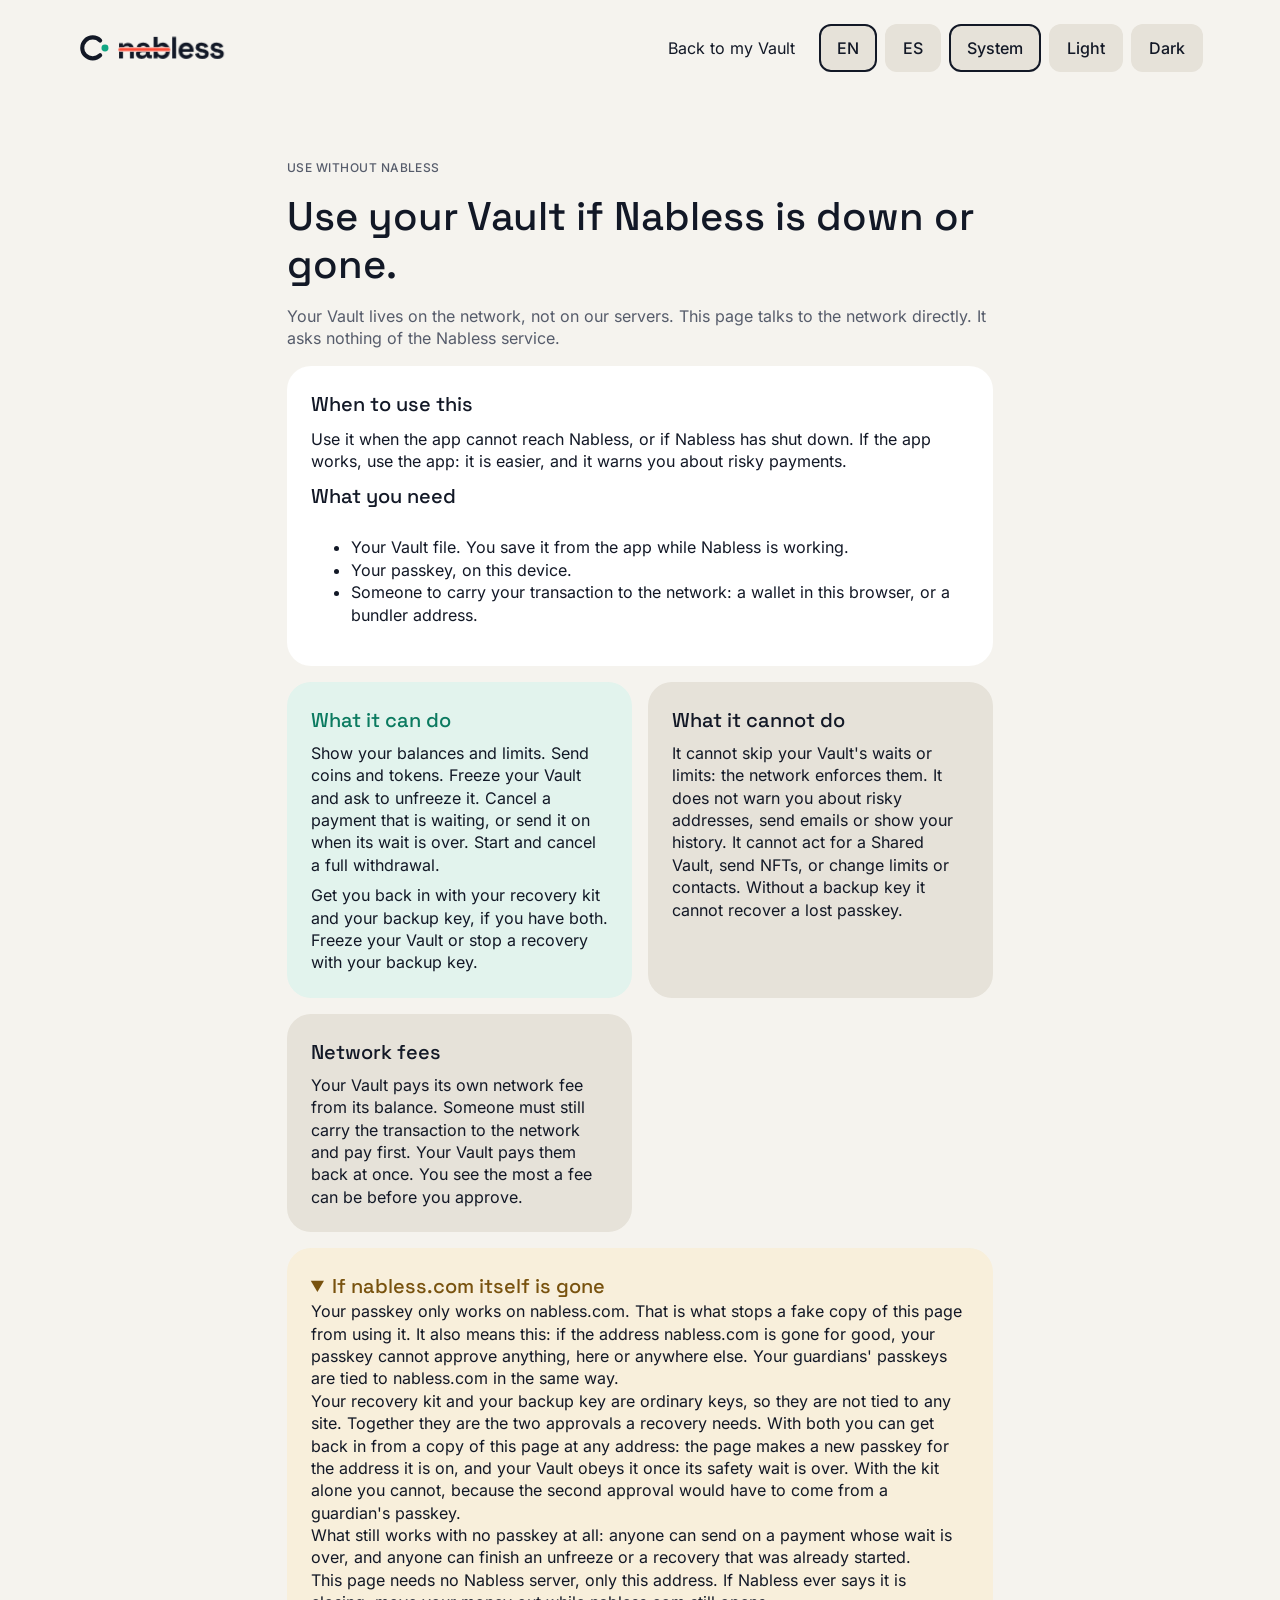
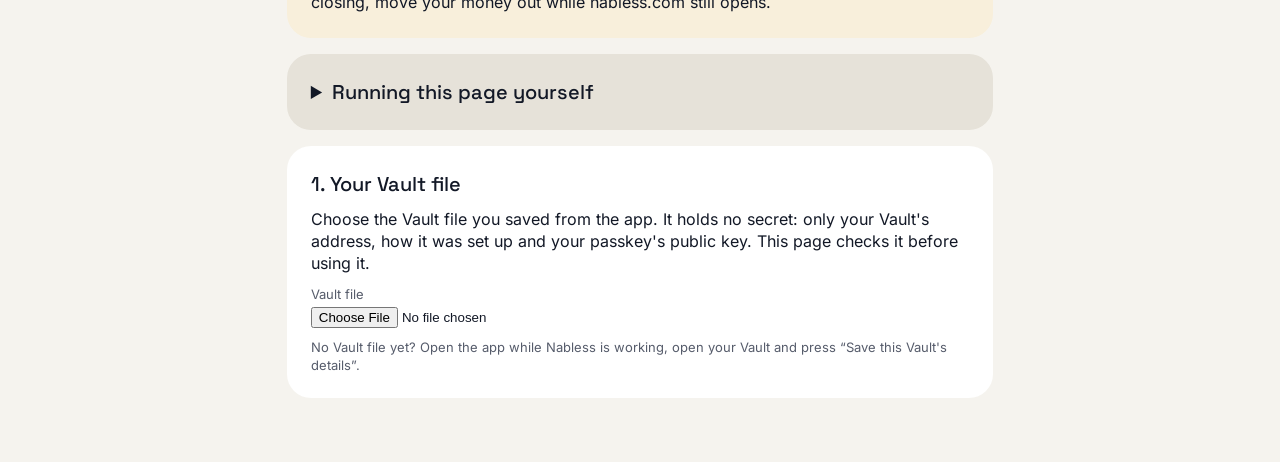
==== commit 593eb222: "Serve rescue tool release 2026-11-27-r8 Co-Authored-By: Claude Opus 5.5 <noreply@anthropic.com>" ====
--- a/rescue/index.html
+++ b/rescue/index.html
@@ -1,4 +1,4 @@
-<!DOCTYPE html><!--EuBfKwDhactHrSNJVF4lX--><html lang="en" class="__variable_12fc7c __variable_94deb5"><head><meta http-equiv="Content-Security-Policy" content="default-src 'self'; script-src 'self' 'sha256-OBTN3RiyCV4Bq7dFqZ5a2pAXjnCcCYeTJMO2I/LYKeo=' 'sha256-wus4hXSnpZUVLt9jw0Z4UY/gJG6XmbBK97Qg3Ta7dbQ=' 'sha256-nLqm/3QCUv2qEn89uz1yTyxSRbWqnHMq2iCNy8680+Q=' 'sha256-CoAF8GO5DAtyf6gTewYVe45yysem3zOIXvXwBI3DXS0=' 'sha256-LRugn6f7bqi3O5YzxWPUV0X8jmmDXkCfVAQmpKpmOSc=' 'sha256-b7R/jIQCEEIp4F3nemD3bNGMxhIoe70RGOLuiia9Vx0=' 'sha256-YsMt43cEWnoC9U5makM8xYWHtYFtaNzBmT2Iv6q9SHo=' 'sha256-C3d20PrI5WuhtC5OByIedFKVzWrZsblpFFKZ2W3gSQE=' 'sha256-KhPFbeaWl+j9Y3VzA9tdSoMDXoImOsk5YpaEK2FMXls=' 'sha256-SD9kSP2SKZPz21cdZ7pazMKdTpDb1Rw0Y0XHPBac2fE=' 'sha256-oY/645YNniIz2j02YqDv54lUER2HbHWJaYCXOjS1SOk='; style-src 'self' 'unsafe-inline'; img-src 'self' data: blob:; font-src 'self' data:; connect-src 'self' https: http://localhost:* http://127.0.0.1:*; worker-src 'self' blob:; object-src 'none'; base-uri 'self'; form-action 'self'"/><meta name="referrer" content="no-referrer"/><meta charSet="utf-8"/><meta name="viewport" content="width=device-width, initial-scale=1"/><link rel="preload" href="/_next/static/media/36966cca54120369-s.p.woff2" as="font" crossorigin="" type="font/woff2"/><link rel="preload" href="/_next/static/media/e4af272ccee01ff0-s.p.woff2" as="font" crossorigin="" type="font/woff2"/><link rel="stylesheet" href="/_next/static/css/e9e1380ed1165174.css" data-precedence="next"/><link rel="preload" as="script" fetchPriority="low" href="/_next/static/chunks/webpack-06db7e84ea5c3dc5.js"/><script src="/_next/static/chunks/e588d7cc-99a84e55ebc3f31a.js" async=""></script><script src="/_next/static/chunks/6419-79ca07342de0deb9.js" async=""></script><script src="/_next/static/chunks/main-app-202746422838bfe3.js" async=""></script><script src="/_next/static/chunks/9398-13bbd64b3aaa30e2.js" async=""></script><script src="/_next/static/chunks/4895-8ec21da79f7b1f9f.js" async=""></script><script src="/_next/static/chunks/4770-27cc79d05aef3b6d.js" async=""></script><script src="/_next/static/chunks/9880-cef3c9c9cba06997.js" async=""></script><script src="/_next/static/chunks/6736-5df0f435f8570e4a.js" async=""></script><script src="/_next/static/chunks/5968-30bdd336a9da2e32.js" async=""></script><script src="/_next/static/chunks/4219-5165f1e64431ecd6.js" async=""></script><script src="/_next/static/chunks/95-5fdccd24dd2fb0b3.js" async=""></script><script src="/_next/static/chunks/2203-16f9b6840aa983a0.js" async=""></script><script src="/_next/static/chunks/app/rescue/page-2cc311cc5012b341.js" async=""></script><script src="/_next/static/chunks/app/layout-417fd2a616db4e91.js" async=""></script><meta name="next-size-adjust" content=""/><title>Nabless</title><meta name="description" content="Crypto that can’t be nabbed."/><link rel="icon" href="/icon.svg?403e3c7721609c13" type="image/svg+xml" sizes="any"/><link rel="apple-touch-icon" href="/apple-icon.png?4682438bf0e654ca" type="image/png" sizes="180x180"/><style>:root {
+<!DOCTYPE html><!--cAuUrZl_BiPeMMscWDfSt--><html lang="en" class="__variable_ec11c3 __variable_511cda"><head><meta http-equiv="Content-Security-Policy" content="default-src 'self'; script-src 'self' 'sha256-OBTN3RiyCV4Bq7dFqZ5a2pAXjnCcCYeTJMO2I/LYKeo=' 'sha256-hUVZwgzC1NCYClnSJ+BXzbXf7wjHOSK0lyBHeiiYIkA=' 'sha256-ZDxOXVOnRrhxIk6kWHT2f4zips94cBf2zZ+pX1V4nhg=' 'sha256-CoAF8GO5DAtyf6gTewYVe45yysem3zOIXvXwBI3DXS0=' 'sha256-LRugn6f7bqi3O5YzxWPUV0X8jmmDXkCfVAQmpKpmOSc=' 'sha256-W8HYBRj+961AYfw4V2+ynPrbY/7UszvBpYuVQvfKMms=' 'sha256-bz0CAdtsepYDz2mRHRB9mqvPZOcqzAj0AAH74A2T6GI=' 'sha256-C3d20PrI5WuhtC5OByIedFKVzWrZsblpFFKZ2W3gSQE=' 'sha256-KhPFbeaWl+j9Y3VzA9tdSoMDXoImOsk5YpaEK2FMXls=' 'sha256-SD9kSP2SKZPz21cdZ7pazMKdTpDb1Rw0Y0XHPBac2fE=' 'sha256-oY/645YNniIz2j02YqDv54lUER2HbHWJaYCXOjS1SOk='; style-src 'self' 'unsafe-inline'; img-src 'self' data: blob:; font-src 'self' data:; connect-src 'self' https: http://localhost:* http://127.0.0.1:*; worker-src 'self' blob:; object-src 'none'; base-uri 'self'; form-action 'self'"/><meta name="referrer" content="no-referrer"/><meta charSet="utf-8"/><meta name="viewport" content="width=device-width, initial-scale=1"/><link rel="preload" href="/_next/static/media/31250b261513219c-s.p.woff2" as="font" crossorigin="" type="font/woff2"/><link rel="preload" href="/_next/static/media/46d978a299613541-s.p.woff2" as="font" crossorigin="" type="font/woff2"/><link rel="preload" href="/_next/static/media/b7b43acee81d05a8-s.p.woff2" as="font" crossorigin="" type="font/woff2"/><link rel="preload" href="/_next/static/media/ef6d3f52c547a6e3-s.p.woff2" as="font" crossorigin="" type="font/woff2"/><link rel="stylesheet" href="/_next/static/css/da66ce6a75253054.css" data-precedence="next"/><link rel="preload" as="script" fetchPriority="low" href="/_next/static/chunks/webpack-71f8c1d37b2a8203.js"/><script src="/_next/static/chunks/e588d7cc-99a84e55ebc3f31a.js" async=""></script><script src="/_next/static/chunks/6419-79ca07342de0deb9.js" async=""></script><script src="/_next/static/chunks/main-app-202746422838bfe3.js" async=""></script><script src="/_next/static/chunks/9398-13bbd64b3aaa30e2.js" async=""></script><script src="/_next/static/chunks/4770-27cc79d05aef3b6d.js" async=""></script><script src="/_next/static/chunks/4895-8ec21da79f7b1f9f.js" async=""></script><script src="/_next/static/chunks/9880-cef3c9c9cba06997.js" async=""></script><script src="/_next/static/chunks/6736-5df0f435f8570e4a.js" async=""></script><script src="/_next/static/chunks/5968-bd0d60a89d6b1d84.js" async=""></script><script src="/_next/static/chunks/4219-35b54a5f178de275.js" async=""></script><script src="/_next/static/chunks/95-03581594d861780e.js" async=""></script><script src="/_next/static/chunks/2203-9571ab9749b38655.js" async=""></script><script src="/_next/static/chunks/app/rescue/page-5546f7a83695e0c1.js" async=""></script><script src="/_next/static/chunks/app/layout-cd561778e199426d.js" async=""></script><meta name="next-size-adjust" content=""/><title>Nabless</title><meta name="description" content="Crypto that can’t be nabbed."/><link rel="icon" href="/icon.svg?403e3c7721609c13" type="image/svg+xml" sizes="any"/><link rel="apple-touch-icon" href="/apple-icon.png?4682438bf0e654ca" type="image/png" sizes="180x180"/><style>:root {
   --nb-space-1: 4px;
   --nb-space-2: 8px;
   --nb-space-3: 12px;
@@ -338,4 +338,4 @@
   --nb-logo-coin: #11a683;
   --nb-logo-strike: #ff4f3a;
 }
-</style><script src="/_next/static/chunks/polyfills-42372ed130431b0a.js" noModule=""></script></head><body><div hidden=""><!--$--><!--/$--></div><div class="landing"><header><a class="wordmark" aria-label="Nabless" href="/"><svg width="150" height="29.769378447780056" viewBox="0 0 370.347 73.5" role="img" aria-hidden="true"><defs><mask id="_R_1anpflb_" maskUnits="userSpaceOnUse" x="0" y="0" width="370.347" height="73.5"><rect x="0" y="0" width="370.347" height="73.5" fill="#fff"></rect><rect x="100.603" y="35.116" width="131.328" height="11.172" rx="5.586" fill="#000"></rect></mask></defs><g transform="translate(-4.219 -9.250) scale(1.4375)"><path d="M42.7 19.3 A18 18 0 1 0 42.7 44.7" fill="none" stroke="var(--nb-logo-text)" stroke-width="7" stroke-linecap="round"></path><circle cx="51" cy="32" r="6" fill="var(--nb-logo-coin)"></circle></g><g mask="url(#_R_1anpflb_)"><g transform="matrix(0.076 0 0 -0.076 98.399 62.818)" fill="var(--nb-logo-text)"><path transform="translate(0 0)" d="M70 0V496H194V431H212Q224 457 257.0 480.5Q290 504 357 504Q415 504 458.5 477.5Q502 451 526.0 404.5Q550 358 550 296V0H424V286Q424 342 396.5 370.0Q369 398 318 398Q260 398 228.0 359.5Q196 321 196 252V0Z"></path><path transform="translate(581 0)" d="M224 -14Q171 -14 129.0 4.5Q87 23 62.5 58.5Q38 94 38 145Q38 196 62.5 230.5Q87 265 130.5 282.5Q174 300 230 300H366V328Q366 363 344.0 385.5Q322 408 274 408Q227 408 204.0 386.5Q181 365 174 331L58 370Q70 408 96.5 439.5Q123 471 167.5 490.5Q212 510 276 510Q374 510 431.0 461.0Q488 412 488 319V134Q488 104 516 104H556V0H472Q435 0 411.0 18.0Q387 36 387 66V67H368Q364 55 350.0 35.5Q336 16 306.0 1.0Q276 -14 224 -14ZM246 88Q299 88 332.5 117.5Q366 147 366 196V206H239Q204 206 184.0 191.0Q164 176 164 149Q164 122 185.0 105.0Q206 88 246 88Z"></path><path transform="translate(1124 0)" d="M368 -14Q301 -14 265.0 9.0Q229 32 212 60H194V0H70V700H196V439H214Q225 457 243.5 473.0Q262 489 292.5 499.5Q323 510 368 510Q428 510 479.0 480.5Q530 451 561.0 394.0Q592 337 592 256V240Q592 159 561.0 102.0Q530 45 479.0 15.5Q428 -14 368 -14ZM330 96Q388 96 427.0 133.5Q466 171 466 243V253Q466 325 427.5 362.5Q389 400 330 400Q272 400 233.0 362.5Q194 325 194 253V243Q194 171 233.0 133.5Q272 96 330 96Z"></path><path transform="translate(1727 0)" d="M70 0V700H196V0Z"></path><path transform="translate(1958 0)" d="M296 -14Q222 -14 165.5 17.5Q109 49 77.5 106.5Q46 164 46 242V254Q46 332 77.0 389.5Q108 447 164.0 478.5Q220 510 294 510Q367 510 421.0 477.5Q475 445 505.0 387.5Q535 330 535 254V211H174Q176 160 212.0 128.0Q248 96 300 96Q353 96 378.0 119.0Q403 142 416 170L519 116Q505 90 478.5 59.5Q452 29 408.0 7.5Q364 -14 296 -14ZM175 305H407Q403 348 372.5 374.0Q342 400 293 400Q242 400 212.0 374.0Q182 348 175 305Z"></path><path transform="translate(2500 0)" d="M276 -14Q179 -14 117.0 28.0Q55 70 42 148L158 178Q165 143 181.5 123.0Q198 103 222.5 94.5Q247 86 276 86Q320 86 341.0 101.5Q362 117 362 140Q362 163 342.0 175.5Q322 188 278 196L250 201Q198 211 155.0 228.5Q112 246 86.0 277.0Q60 308 60 357Q60 431 114.0 470.5Q168 510 256 510Q339 510 394.0 473.0Q449 436 466 376L349 340Q341 378 316.5 394.0Q292 410 256 410Q220 410 201.0 397.5Q182 385 182 363Q182 339 202.0 327.5Q222 316 256 310L284 305Q340 295 385.5 278.5Q431 262 457.5 231.5Q484 201 484 149Q484 71 427.5 28.5Q371 -14 276 -14Z"></path><path transform="translate(2989 0)" d="M276 -14Q179 -14 117.0 28.0Q55 70 42 148L158 178Q165 143 181.5 123.0Q198 103 222.5 94.5Q247 86 276 86Q320 86 341.0 101.5Q362 117 362 140Q362 163 342.0 175.5Q322 188 278 196L250 201Q198 211 155.0 228.5Q112 246 86.0 277.0Q60 308 60 357Q60 431 114.0 470.5Q168 510 256 510Q339 510 394.0 473.0Q449 436 466 376L349 340Q341 378 316.5 394.0Q292 410 256 410Q220 410 201.0 397.5Q182 385 182 363Q182 339 202.0 327.5Q222 316 256 310L284 305Q340 295 385.5 278.5Q431 262 457.5 231.5Q484 201 484 149Q484 71 427.5 28.5Q371 -14 276 -14Z"></path></g></g><rect x="102.199" y="36.712" width="128.136" height="7.98" rx="3.99" fill="var(--nb-logo-strike)"></rect></svg></a><nav aria-label="Main"><a href="/app">Back to my Vault</a><div class="toggles"><button class="chip" aria-pressed="true" aria-label="English">EN</button><button class="chip" aria-pressed="false" aria-label="Español">ES</button><button class="chip" aria-pressed="true">System</button><button class="chip" aria-pressed="false">Light</button><button class="chip" aria-pressed="false">Dark</button></div></nav></header><main><section class="stack" style="margin:0 auto;max-width:860px"><div class="stack"><p class="eyebrow">USE WITHOUT NABLESS</p><h1 class="title">Use your Vault if Nabless is down or gone.</h1><p class="muted">Your Vault lives on the network, not on our servers. This page talks to the network directly. It asks nothing of the Nabless service.</p><div class="card"><h2 class="heading">When to use this</h2><p>Use it when the app cannot reach Nabless, or if Nabless has shut down. If the app works, use the app: it is easier, and it warns you about risky payments.</p><h2 class="heading">What you need</h2><ul><li>Your Vault file. You save it from the app while Nabless is working.</li><li>Your passkey, on this device.</li><li>Someone to carry your transaction to the network: a wallet in this browser, or a bundler address.</li></ul></div><div class="grid3"><div class="notice positive"><p class="heading">What it can do</p><p>Show your balances and limits. Send coins and tokens. Freeze your Vault and ask to unfreeze it. Cancel a payment that is waiting, or send it on when its wait is over. Start and cancel a full withdrawal.</p><p>Get you back in with your recovery kit and your backup key, if you have both. Freeze your Vault or stop a recovery with your backup key.</p></div><div class="notice neutral"><p class="heading">What it cannot do</p><p>It cannot skip your Vault&#x27;s waits or limits: the network enforces them. It does not warn you about risky addresses, send emails or show your history. It cannot act for a Shared Vault, send NFTs, or change limits or contacts. Without a backup key it cannot recover a lost passkey.</p></div><div class="notice neutral"><p class="heading">Network fees</p><p>Your Vault pays its own network fee from its balance. Someone must still carry the transaction to the network and pay first. Your Vault pays them back at once. You see the most a fee can be before you approve.</p></div></div><details class="notice warning" open=""><summary class="heading" style="cursor:pointer">If nabless.com itself is gone</summary><p>Your passkey only works on nabless.com. That is what stops a fake copy of this page from using it. It also means this: if the address nabless.com is gone for good, your passkey cannot approve anything, here or anywhere else. Your guardians&#x27; passkeys are tied to nabless.com in the same way.</p><p>Your recovery kit and your backup key are ordinary keys, so they are not tied to any site. Together they are the two approvals a recovery needs. With both you can get back in from a copy of this page at any address: the page makes a new passkey for the address it is on, and your Vault obeys it once its safety wait is over. With the kit alone you cannot, because the second approval would have to come from a guardian&#x27;s passkey.</p><p>What still works with no passkey at all: anyone can send on a payment whose wait is over, and anyone can finish an unfreeze or a recovery that was already started.</p><p>This page needs no Nabless server, only this address. If Nabless ever says it is closing, move your money out while nabless.com still opens.</p></details><details class="notice neutral"><summary class="heading" style="cursor:pointer">Running this page yourself</summary><p>This page can be built as a folder of plain files that needs no server of ours. You, or anyone, can put that folder on any web address, or open it on your own computer. It then talks only to the network.</p><p>A passkey only works at the address it was made on. On a copy at another address, your old passkey does nothing. Use your recovery kit and your backup key below to put a new passkey on your Vault, and keep using that copy at that same address.</p><p>Only use a copy you trust. A false copy cannot move your money without your approvals, but it could ask for your kit, your backup key and their passwords, and use them. Never type them into a page you did not get from a source you trust.</p></details></div><div class="stack"><div class="card"><h2 class="heading">1. Your Vault file</h2><p>Choose the Vault file you saved from the app. It holds no secret: only your Vault&#x27;s address, how it was set up and your passkey&#x27;s public key. This page checks it before using it.</p><label class="stack" style="gap:4px"><span class="muted small">Vault file</span><input type="file" accept="application/json,.json"/></label><p class="muted small">No Vault file yet? Open the app while Nabless is working, open your Vault and press “Save this Vault&#x27;s details”.</p></div></div></section></main></div><!--$--><!--/$--><script src="/_next/static/chunks/webpack-06db7e84ea5c3dc5.js" id="_R_" async=""></script><script>(self.__next_f=self.__next_f||[]).push([0])</script><script>self.__next_f.push([1,"1:\"$Sreact.fragment\"\n3:I[23258,[],\"\"]\n4:I[54648,[],\"\"]\n5:I[42523,[],\"ClientPageRoot\"]\n6:I[33283,[\"9398\",\"static/chunks/9398-13bbd64b3aaa30e2.js\",\"4895\",\"static/chunks/4895-8ec21da79f7b1f9f.js\",\"4770\",\"static/chunks/4770-27cc79d05aef3b6d.js\",\"9880\",\"static/chunks/9880-cef3c9c9cba06997.js\",\"6736\",\"static/chunks/6736-5df0f435f8570e4a.js\",\"5968\",\"static/chunks/5968-30bdd336a9da2e32.js\",\"4219\",\"static/chunks/4219-5165f1e64431ecd6.js\",\"95\",\"static/chunks/95-5fdccd24dd2fb0b3.js\",\"2203\",\"static/chunks/2203-16f9b6840aa983a0.js\",\"3794\",\"static/chunks/app/rescue/page-2cc311cc5012b341.js\"],\"default\"]\n9:I[46547,[],\"OutletBoundary\"]\nb:I[11650,[],\"AsyncMetadataOutlet\"]\nd:I[46547,[],\"ViewportBoundary\"]\nf:I[46547,[],\"MetadataBoundary\"]\n10:\"$Sreact.suspense\"\n12:I[55410,[],\"\"]\n:HL[\"/_next/static/media/36966cca54120369-s.p.woff2\",\"font\",{\"crossOrigin\":\"\",\"type\":\"font/woff2\"}]\n:HL[\"/_next/static/media/e4af272ccee01ff0-s.p.woff2\",\"font\",{\"crossOrigin\":\"\",\"type\":\"font/woff2\"}]\n:HL[\"/_next/static/css/e9e1380ed1165174.css\",\"style\"]\n"])</script><script>self.__next_f.push([1,"0:{\"P\":null,\"b\":\"EuBfKwDhactHrSNJVF4lX\",\"p\":\"\",\"c\":[\"\",\"rescue\",\"\"],\"i\":false,\"f\":[[[\"\",{\"children\":[\"rescue\",{\"children\":[\"__PAGE__\",{}]}]},\"$undefined\",\"$undefined\",true],[\"\",[\"$\",\"$1\",\"c\",{\"children\":[[[\"$\",\"link\",\"0\",{\"rel\":\"stylesheet\",\"href\":\"/_next/static/css/e9e1380ed1165174.css\",\"precedence\":\"next\",\"crossOrigin\":\"$undefined\",\"nonce\":\"$undefined\"}]],\"$L2\"]}],{\"children\":[\"rescue\",[\"$\",\"$1\",\"c\",{\"children\":[null,[\"$\",\"$L3\",null,{\"parallelRouterKey\":\"children\",\"error\":\"$undefined\",\"errorStyles\":\"$undefined\",\"errorScripts\":\"$undefined\",\"template\":[\"$\",\"$L4\",null,{}],\"templateStyles\":\"$undefined\",\"templateScripts\":\"$undefined\",\"notFound\":\"$undefined\",\"forbidden\":\"$undefined\",\"unauthorized\":\"$undefined\"}]]}],{\"children\":[\"__PAGE__\",[\"$\",\"$1\",\"c\",{\"children\":[[\"$\",\"$L5\",null,{\"Component\":\"$6\",\"searchParams\":{},\"params\":{},\"promises\":[\"$@7\",\"$@8\"]}],null,[\"$\",\"$L9\",null,{\"children\":[\"$La\",[\"$\",\"$Lb\",null,{\"promise\":\"$@c\"}]]}]]}],{},null,false]},null,false]},null,false],[\"$\",\"$1\",\"h\",{\"children\":[null,[[\"$\",\"$Ld\",null,{\"children\":\"$Le\"}],[\"$\",\"meta\",null,{\"name\":\"next-size-adjust\",\"content\":\"\"}]],[\"$\",\"$Lf\",null,{\"children\":[\"$\",\"div\",null,{\"hidden\":true,\"children\":[\"$\",\"$10\",null,{\"fallback\":null,\"children\":\"$L11\"}]}]}]]}],false]],\"m\":\"$undefined\",\"G\":[\"$12\",[]],\"s\":false,\"S\":true}\n"])</script><script>self.__next_f.push([1,"13:T2087,"])</script><script>self.__next_f.push([1,":root {\n  --nb-space-1: 4px;\n  --nb-space-2: 8px;\n  --nb-space-3: 12px;\n  --nb-space-4: 16px;\n  --nb-space-5: 20px;\n  --nb-space-6: 24px;\n  --nb-space-8: 32px;\n  --nb-space-comfortable: 18px;\n  --nb-radius-control: 16px;\n  --nb-radius-card: 24px;\n  --nb-radius-pill: 999px;\n  --nb-font-ui: \"Inter\", system-ui, sans-serif;\n  --nb-font-heading: \"Space Grotesk\", system-ui, sans-serif;\n}\n\n:root {\n  --nb-background: #f5f3ee;\n  --nb-surface: #ffffff;\n  --nb-subtle: #e6e2d9;\n  --nb-text: #121826;\n  --nb-muted: #565c6b;\n  --nb-positive: #0b7a60;\n  --nb-positive-bg: #e2f3ed;\n  --nb-warning: #78520e;\n  --nb-warning-bg: #f8efdb;\n  --nb-danger: #c8331f;\n  --nb-danger-bg: #fdeae6;\n  --nb-action-fill: #121826;\n  --nb-action-outline: #121826;\n  --nb-on-brand: #f5f3ee;\n  --nb-brand: #121826;\n  --nb-logo-text: #121826;\n  --nb-logo-coin: #11a683;\n  --nb-logo-strike: #ff4f3a;\n}\n\n@media (prefers-color-scheme: dark) {\n:root:not([data-mode=\"light\"]) {\n  --nb-background: #121826;\n  --nb-surface: #1a2233;\n  --nb-subtle: #2a3347;\n  --nb-text: #f5f3ee;\n  --nb-muted: #b3b9c6;\n  --nb-positive: #3fcfa9;\n  --nb-positive-bg: #10352e;\n  --nb-warning: #efca84;\n  --nb-warning-bg: #3d3320;\n  --nb-danger: #ff8a79;\n  --nb-danger-bg: #45211c;\n  --nb-action-fill: #f5f3ee;\n  --nb-action-outline: #f5f3ee;\n  --nb-on-brand: #121826;\n  --nb-brand: #f5f3ee;\n  --nb-logo-text: #f5f3ee;\n  --nb-logo-coin: #11a683;\n  --nb-logo-strike: #ff4f3a;\n}\n}\n\n:root[data-mode=\"dark\"] {\n  --nb-background: #121826;\n  --nb-surface: #1a2233;\n  --nb-subtle: #2a3347;\n  --nb-text: #f5f3ee;\n  --nb-muted: #b3b9c6;\n  --nb-positive: #3fcfa9;\n  --nb-positive-bg: #10352e;\n  --nb-warning: #efca84;\n  --nb-warning-bg: #3d3320;\n  --nb-danger: #ff8a79;\n  --nb-danger-bg: #45211c;\n  --nb-action-fill: #f5f3ee;\n  --nb-action-outline: #f5f3ee;\n  --nb-on-brand: #121826;\n  --nb-brand: #f5f3ee;\n  --nb-logo-text: #f5f3ee;\n  --nb-logo-coin: #11a683;\n  --nb-logo-strike: #ff4f3a;\n}\n\n:root[data-accent=\"teal\"] {\n  --nb-background: #f5f3ee;\n  --nb-surface: #ffffff;\n  --nb-subtle: #e6e2d9;\n  --nb-text: #121826;\n  --nb-muted: #565c6b;\n  --nb-positive: #0b7a60;\n  --nb-positive-bg: #e2f3ed;\n  --nb-warning: #78520e;\n  --nb-warning-bg: #f8efdb;\n  --nb-danger: #c8331f;\n  --nb-danger-bg: #fdeae6;\n  --nb-action-fill: #7ec8e3;\n  --nb-action-outline: #245e72;\n  --nb-on-brand: #121826;\n  --nb-brand: #245e72;\n  --nb-logo-text: #121826;\n  --nb-logo-coin: #11a683;\n  --nb-logo-strike: #ff4f3a;\n}\n\n@media (prefers-color-scheme: dark) {\n:root[data-accent=\"teal\"]:not([data-mode=\"light\"]) {\n  --nb-background: #121826;\n  --nb-surface: #1a2233;\n  --nb-subtle: #2a3347;\n  --nb-text: #f5f3ee;\n  --nb-muted: #b3b9c6;\n  --nb-positive: #3fcfa9;\n  --nb-positive-bg: #10352e;\n  --nb-warning: #efca84;\n  --nb-warning-bg: #3d3320;\n  --nb-danger: #ff8a79;\n  --nb-danger-bg: #45211c;\n  --nb-action-fill: #7ec8e3;\n  --nb-action-outline: #245e72;\n  --nb-on-brand: #121826;\n  --nb-brand: #7ec8e3;\n  --nb-logo-text: #f5f3ee;\n  --nb-logo-coin: #11a683;\n  --nb-logo-strike: #ff4f3a;\n}\n}\n\n:root[data-accent=\"teal\"][data-mode=\"dark\"] {\n  --nb-background: #121826;\n  --nb-surface: #1a2233;\n  --nb-subtle: #2a3347;\n  --nb-text: #f5f3ee;\n  --nb-muted: #b3b9c6;\n  --nb-positive: #3fcfa9;\n  --nb-positive-bg: #10352e;\n  --nb-warning: #efca84;\n  --nb-warning-bg: #3d3320;\n  --nb-danger: #ff8a79;\n  --nb-danger-bg: #45211c;\n  --nb-action-fill: #7ec8e3;\n  --nb-action-outline: #245e72;\n  --nb-on-brand: #121826;\n  --nb-brand: #7ec8e3;\n  --nb-logo-text: #f5f3ee;\n  --nb-logo-coin: #11a683;\n  --nb-logo-strike: #ff4f3a;\n}\n\n:root[data-accent=\"ocean\"] {\n  --nb-background: #f5f3ee;\n  --nb-surface: #ffffff;\n  --nb-subtle: #e6e2d9;\n  --nb-text: #121826;\n  --nb-muted: #565c6b;\n  --nb-positive: #0b7a60;\n  --nb-positive-bg: #e2f3ed;\n  --nb-warning: #78520e;\n  --nb-warning-bg: #f8efdb;\n  --nb-danger: #c8331f;\n  --nb-danger-bg: #fdeae6;\n  --nb-action-fill: #a8c8ed;\n  --nb-action-outline: #2a4f7c;\n  --nb-on-brand: #121826;\n  --nb-brand: #2a4f7c;\n  --nb-logo-text: #121826;\n  --nb-logo-coin: #11a683;\n  --nb-logo-strike: #ff4f3a;\n}\n\n@media (prefers-color-scheme: dark) {\n:root[data-accent=\"ocean\"]:not([data-mode=\"light\"]) {\n  --nb-background: #121826;\n  --nb-surface: #1a2233;\n  --nb-subtle: #2a3347;\n  --nb-text: #f5f3ee;\n  --nb-muted: #b3b9c6;\n  --nb-positive: #3fcfa9;\n  --nb-positive-bg: #10352e;\n  --nb-warning: #efca84;\n  --nb-warning-bg: #3d3320;\n  --nb-danger: #ff8a79;\n  --nb-danger-bg: #45211c;\n  --nb-action-fill: #a8c8ed;\n  --nb-action-outline: #2a4f7c;\n  --nb-on-brand: #121826;\n  --nb-brand: #a8c8ed;\n  --nb-logo-text: #f5f3ee;\n  --nb-logo-coin: #11a683;\n  --nb-logo-strike: #ff4f3a;\n}\n}\n\n:root[data-accent=\"ocean\"][data-mode=\"dark\"] {\n  --nb-background: #121826;\n  --nb-surface: #1a2233;\n  --nb-subtle: #2a3347;\n  --nb-text: #f5f3ee;\n  --nb-muted: #b3b9c6;\n  --nb-positive: #3fcfa9;\n  --nb-positive-bg: #10352e;\n  --nb-warning: #efca84;\n  --nb-warning-bg: #3d3320;\n  --nb-danger: #ff8a79;\n  --nb-danger-bg: #45211c;\n  --nb-action-fill: #a8c8ed;\n  --nb-action-outline: #2a4f7c;\n  --nb-on-brand: #121826;\n  --nb-brand: #a8c8ed;\n  --nb-logo-text: #f5f3ee;\n  --nb-logo-coin: #11a683;\n  --nb-logo-strike: #ff4f3a;\n}\n\n:root[data-accent=\"forest\"] {\n  --nb-background: #f5f3ee;\n  --nb-surface: #ffffff;\n  --nb-subtle: #e6e2d9;\n  --nb-text: #121826;\n  --nb-muted: #565c6b;\n  --nb-positive: #0b7a60;\n  --nb-positive-bg: #e2f3ed;\n  --nb-warning: #78520e;\n  --nb-warning-bg: #f8efdb;\n  --nb-danger: #c8331f;\n  --nb-danger-bg: #fdeae6;\n  --nb-action-fill: #b5d4c2;\n  --nb-action-outline: #2f5d47;\n  --nb-on-brand: #121826;\n  --nb-brand: #2f5d47;\n  --nb-logo-text: #121826;\n  --nb-logo-coin: #11a683;\n  --nb-logo-strike: #ff4f3a;\n}\n\n@media (prefers-color-scheme: dark) {\n:root[data-accent=\"forest\"]:not([data-mode=\"light\"]) {\n  --nb-background: #121826;\n  --nb-surface: #1a2233;\n  --nb-subtle: #2a3347;\n  --nb-text: #f5f3ee;\n  --nb-muted: #b3b9c6;\n  --nb-positive: #3fcfa9;\n  --nb-positive-bg: #10352e;\n  --nb-warning: #efca84;\n  --nb-warning-bg: #3d3320;\n  --nb-danger: #ff8a79;\n  --nb-danger-bg: #45211c;\n  --nb-action-fill: #b5d4c2;\n  --nb-action-outline: #2f5d47;\n  --nb-on-brand: #121826;\n  --nb-brand: #b5d4c2;\n  --nb-logo-text: #f5f3ee;\n  --nb-logo-coin: #11a683;\n  --nb-logo-strike: #ff4f3a;\n}\n}\n\n:root[data-accent=\"forest\"][data-mode=\"dark\"] {\n  --nb-background: #121826;\n  --nb-surface: #1a2233;\n  --nb-subtle: #2a3347;\n  --nb-text: #f5f3ee;\n  --nb-muted: #b3b9c6;\n  --nb-positive: #3fcfa9;\n  --nb-positive-bg: #10352e;\n  --nb-warning: #efca84;\n  --nb-warning-bg: #3d3320;\n  --nb-danger: #ff8a79;\n  --nb-danger-bg: #45211c;\n  --nb-action-fill: #b5d4c2;\n  --nb-action-outline: #2f5d47;\n  --nb-on-brand: #121826;\n  --nb-brand: #b5d4c2;\n  --nb-logo-text: #f5f3ee;\n  --nb-logo-coin: #11a683;\n  --nb-logo-strike: #ff4f3a;\n}\n\n:root[data-accent=\"amber\"] {\n  --nb-background: #f5f3ee;\n  --nb-surface: #ffffff;\n  --nb-subtle: #e6e2d9;\n  --nb-text: #121826;\n  --nb-muted: #565c6b;\n  --nb-positive: #0b7a60;\n  --nb-positive-bg: #e2f3ed;\n  --nb-warning: #78520e;\n  --nb-warning-bg: #f8efdb;\n  --nb-danger: #c8331f;\n  --nb-danger-bg: #fdeae6;\n  --nb-action-fill: #e3a87e;\n  --nb-action-outline: #7a4318;\n  --nb-on-brand: #121826;\n  --nb-brand: #7a4318;\n  --nb-logo-text: #121826;\n  --nb-logo-coin: #11a683;\n  --nb-logo-strike: #ff4f3a;\n}\n\n@media (prefers-color-scheme: dark) {\n:root[data-accent=\"amber\"]:not([data-mode=\"light\"]) {\n  --nb-background: #121826;\n  --nb-surface: #1a2233;\n  --nb-subtle: #2a3347;\n  --nb-text: #f5f3ee;\n  --nb-muted: #b3b9c6;\n  --nb-positive: #3fcfa9;\n  --nb-positive-bg: #10352e;\n  --nb-warning: #efca84;\n  --nb-warning-bg: #3d3320;\n  --nb-danger: #ff8a79;\n  --nb-danger-bg: #45211c;\n  --nb-action-fill: #e3a87e;\n  --nb-action-outline: #7a4318;\n  --nb-on-brand: #121826;\n  --nb-brand: #e3a87e;\n  --nb-logo-text: #f5f3ee;\n  --nb-logo-coin: #11a683;\n  --nb-logo-strike: #ff4f3a;\n}\n}\n\n:root[data-accent=\"amber\"][data-mode=\"dark\"] {\n  --nb-background: #121826;\n  --nb-surface: #1a2233;\n  --nb-subtle: #2a3347;\n  --nb-text: #f5f3ee;\n  --nb-muted: #b3b9c6;\n  --nb-positive: #3fcfa9;\n  --nb-positive-bg: #10352e;\n  --nb-warning: #efca84;\n  --nb-warning-bg: #3d3320;\n  --nb-danger: #ff8a79;\n  --nb-danger-bg: #45211c;\n  --nb-action-fill: #e3a87e;\n  --nb-action-outline: #7a4318;\n  --nb-on-brand: #121826;\n  --nb-brand: #e3a87e;\n  --nb-logo-text: #f5f3ee;\n  --nb-logo-coin: #11a683;\n  --nb-logo-strike: #ff4f3a;\n}\n"])</script><script>self.__next_f.push([1,"2:[\"$\",\"html\",null,{\"lang\":\"en\",\"className\":\"__variable_12fc7c __variable_94deb5\",\"suppressHydrationWarning\":true,\"children\":[[\"$\",\"head\",null,{\"children\":[\"$\",\"style\",null,{\"nonce\":\"$undefined\",\"suppressHydrationWarning\":true,\"dangerouslySetInnerHTML\":{\"__html\":\"$13\"}}]}],\"$L14\"]}]\n7:{}\n8:\"$0:f:0:1:2:children:2:children:1:props:children:0:props:params\"\n"])</script><script>self.__next_f.push([1,"15:I[75968,[\"9398\",\"static/chunks/9398-13bbd64b3aaa30e2.js\",\"4770\",\"static/chunks/4770-27cc79d05aef3b6d.js\",\"5968\",\"static/chunks/5968-30bdd336a9da2e32.js\",\"4219\",\"static/chunks/4219-5165f1e64431ecd6.js\",\"7177\",\"static/chunks/app/layout-417fd2a616db4e91.js\"],\"Providers\"]\n16:I[24219,[\"9398\",\"static/chunks/9398-13bbd64b3aaa30e2.js\",\"4770\",\"static/chunks/4770-27cc79d05aef3b6d.js\",\"5968\",\"static/chunks/5968-30bdd336a9da2e32.js\",\"4219\",\"static/chunks/4219-5165f1e64431ecd6.js\",\"7177\",\"static/chunks/app/layout-417fd2a616db4e91.js\"],\"AccountProvider\"]\n17:I[8006,[\"9398\",\"static/chunks/9398-13bbd64b3aaa30e2.js\",\"4770\",\"static/chunks/4770-27cc79d05aef3b6d.js\",\"5968\",\"static/chunks/5968-30bdd336a9da2e32.js\",\"4219\",\"static/chunks/4219-5165f1e64431ecd6.js\",\"7177\",\"static/chunks/app/layout-417fd2a616db4e91.js\"],\"VaultSync\"]\n"])</script><script>self.__next_f.push([1,"14:[\"$\",\"body\",null,{\"children\":[\"$\",\"$L15\",null,{\"children\":[\"$\",\"$L16\",null,{\"children\":[[\"$\",\"$L17\",null,{}],[\"$\",\"$L3\",null,{\"parallelRouterKey\":\"children\",\"error\":\"$undefined\",\"errorStyles\":\"$undefined\",\"errorScripts\":\"$undefined\",\"template\":[\"$\",\"$L4\",null,{}],\"templateStyles\":\"$undefined\",\"templateScripts\":\"$undefined\",\"notFound\":[[[\"$\",\"title\",null,{\"children\":\"404: This page could not be found.\"}],[\"$\",\"div\",null,{\"style\":{\"fontFamily\":\"system-ui,\\\"Segoe UI\\\",Roboto,Helvetica,Arial,sans-serif,\\\"Apple Color Emoji\\\",\\\"Segoe UI Emoji\\\"\",\"height\":\"100vh\",\"textAlign\":\"center\",\"display\":\"flex\",\"flexDirection\":\"column\",\"alignItems\":\"center\",\"justifyContent\":\"center\"},\"children\":[\"$\",\"div\",null,{\"children\":[[\"$\",\"style\",null,{\"dangerouslySetInnerHTML\":{\"__html\":\"body{color:#000;background:#fff;margin:0}.next-error-h1{border-right:1px solid rgba(0,0,0,.3)}@media (prefers-color-scheme:dark){body{color:#fff;background:#000}.next-error-h1{border-right:1px solid rgba(255,255,255,.3)}}\"}}],[\"$\",\"h1\",null,{\"className\":\"next-error-h1\",\"style\":{\"display\":\"inline-block\",\"margin\":\"0 20px 0 0\",\"padding\":\"0 23px 0 0\",\"fontSize\":24,\"fontWeight\":500,\"verticalAlign\":\"top\",\"lineHeight\":\"49px\"},\"children\":404}],[\"$\",\"div\",null,{\"style\":{\"display\":\"inline-block\"},\"children\":[\"$\",\"h2\",null,{\"style\":{\"fontSize\":14,\"fontWeight\":400,\"lineHeight\":\"49px\",\"margin\":0},\"children\":\"This page could not be found.\"}]}]]}]}]],[]],\"forbidden\":\"$undefined\",\"unauthorized\":\"$undefined\"}]]}]}]}]\n"])</script><script>self.__next_f.push([1,"e:[[\"$\",\"meta\",\"0\",{\"charSet\":\"utf-8\"}],[\"$\",\"meta\",\"1\",{\"name\":\"viewport\",\"content\":\"width=device-width, initial-scale=1\"}]]\na:null\n"])</script><script>self.__next_f.push([1,"18:I[32746,[],\"IconMark\"]\nc:{\"metadata\":[[\"$\",\"title\",\"0\",{\"children\":\"Nabless\"}],[\"$\",\"meta\",\"1\",{\"name\":\"description\",\"content\":\"Crypto that can’t be nabbed.\"}],[\"$\",\"link\",\"2\",{\"rel\":\"icon\",\"href\":\"/icon.svg?403e3c7721609c13\",\"type\":\"image/svg+xml\",\"sizes\":\"any\"}],[\"$\",\"link\",\"3\",{\"rel\":\"apple-touch-icon\",\"href\":\"/apple-icon.png?4682438bf0e654ca\",\"type\":\"image/png\",\"sizes\":\"180x180\"}],[\"$\",\"$L18\",\"4\",{}]],\"error\":null,\"digest\":\"$undefined\"}\n"])</script><script>self.__next_f.push([1,"11:\"$c:metadata\"\n"])</script></body></html>+</style><script src="/_next/static/chunks/polyfills-42372ed130431b0a.js" noModule=""></script></head><body><div hidden=""><!--$--><!--/$--></div><div class="landing"><header><a class="wordmark" aria-label="Nabless" href="/"><svg width="150" height="29.769378447780056" viewBox="0 0 370.347 73.5" role="img" aria-hidden="true"><defs><mask id="_R_1anpflb_" maskUnits="userSpaceOnUse" x="0" y="0" width="370.347" height="73.5"><rect x="0" y="0" width="370.347" height="73.5" fill="#fff"></rect><rect x="100.603" y="35.116" width="131.328" height="11.172" rx="5.586" fill="#000"></rect></mask></defs><g transform="translate(-4.219 -9.250) scale(1.4375)"><path d="M42.7 19.3 A18 18 0 1 0 42.7 44.7" fill="none" stroke="var(--nb-logo-text)" stroke-width="7" stroke-linecap="round"></path><circle cx="51" cy="32" r="6" fill="var(--nb-logo-coin)"></circle></g><g mask="url(#_R_1anpflb_)"><g transform="matrix(0.076 0 0 -0.076 98.399 62.818)" fill="var(--nb-logo-text)"><path transform="translate(0 0)" d="M70 0V496H194V431H212Q224 457 257.0 480.5Q290 504 357 504Q415 504 458.5 477.5Q502 451 526.0 404.5Q550 358 550 296V0H424V286Q424 342 396.5 370.0Q369 398 318 398Q260 398 228.0 359.5Q196 321 196 252V0Z"></path><path transform="translate(581 0)" d="M224 -14Q171 -14 129.0 4.5Q87 23 62.5 58.5Q38 94 38 145Q38 196 62.5 230.5Q87 265 130.5 282.5Q174 300 230 300H366V328Q366 363 344.0 385.5Q322 408 274 408Q227 408 204.0 386.5Q181 365 174 331L58 370Q70 408 96.5 439.5Q123 471 167.5 490.5Q212 510 276 510Q374 510 431.0 461.0Q488 412 488 319V134Q488 104 516 104H556V0H472Q435 0 411.0 18.0Q387 36 387 66V67H368Q364 55 350.0 35.5Q336 16 306.0 1.0Q276 -14 224 -14ZM246 88Q299 88 332.5 117.5Q366 147 366 196V206H239Q204 206 184.0 191.0Q164 176 164 149Q164 122 185.0 105.0Q206 88 246 88Z"></path><path transform="translate(1124 0)" d="M368 -14Q301 -14 265.0 9.0Q229 32 212 60H194V0H70V700H196V439H214Q225 457 243.5 473.0Q262 489 292.5 499.5Q323 510 368 510Q428 510 479.0 480.5Q530 451 561.0 394.0Q592 337 592 256V240Q592 159 561.0 102.0Q530 45 479.0 15.5Q428 -14 368 -14ZM330 96Q388 96 427.0 133.5Q466 171 466 243V253Q466 325 427.5 362.5Q389 400 330 400Q272 400 233.0 362.5Q194 325 194 253V243Q194 171 233.0 133.5Q272 96 330 96Z"></path><path transform="translate(1727 0)" d="M70 0V700H196V0Z"></path><path transform="translate(1958 0)" d="M296 -14Q222 -14 165.5 17.5Q109 49 77.5 106.5Q46 164 46 242V254Q46 332 77.0 389.5Q108 447 164.0 478.5Q220 510 294 510Q367 510 421.0 477.5Q475 445 505.0 387.5Q535 330 535 254V211H174Q176 160 212.0 128.0Q248 96 300 96Q353 96 378.0 119.0Q403 142 416 170L519 116Q505 90 478.5 59.5Q452 29 408.0 7.5Q364 -14 296 -14ZM175 305H407Q403 348 372.5 374.0Q342 400 293 400Q242 400 212.0 374.0Q182 348 175 305Z"></path><path transform="translate(2500 0)" d="M276 -14Q179 -14 117.0 28.0Q55 70 42 148L158 178Q165 143 181.5 123.0Q198 103 222.5 94.5Q247 86 276 86Q320 86 341.0 101.5Q362 117 362 140Q362 163 342.0 175.5Q322 188 278 196L250 201Q198 211 155.0 228.5Q112 246 86.0 277.0Q60 308 60 357Q60 431 114.0 470.5Q168 510 256 510Q339 510 394.0 473.0Q449 436 466 376L349 340Q341 378 316.5 394.0Q292 410 256 410Q220 410 201.0 397.5Q182 385 182 363Q182 339 202.0 327.5Q222 316 256 310L284 305Q340 295 385.5 278.5Q431 262 457.5 231.5Q484 201 484 149Q484 71 427.5 28.5Q371 -14 276 -14Z"></path><path transform="translate(2989 0)" d="M276 -14Q179 -14 117.0 28.0Q55 70 42 148L158 178Q165 143 181.5 123.0Q198 103 222.5 94.5Q247 86 276 86Q320 86 341.0 101.5Q362 117 362 140Q362 163 342.0 175.5Q322 188 278 196L250 201Q198 211 155.0 228.5Q112 246 86.0 277.0Q60 308 60 357Q60 431 114.0 470.5Q168 510 256 510Q339 510 394.0 473.0Q449 436 466 376L349 340Q341 378 316.5 394.0Q292 410 256 410Q220 410 201.0 397.5Q182 385 182 363Q182 339 202.0 327.5Q222 316 256 310L284 305Q340 295 385.5 278.5Q431 262 457.5 231.5Q484 201 484 149Q484 71 427.5 28.5Q371 -14 276 -14Z"></path></g></g><rect x="102.199" y="36.712" width="128.136" height="7.98" rx="3.99" fill="var(--nb-logo-strike)"></rect></svg></a><nav aria-label="Main"><a href="/app">Back to my Vault</a><div class="toggles"><button class="chip" aria-pressed="true" aria-label="English">EN</button><button class="chip" aria-pressed="false" aria-label="Español">ES</button><button class="chip" aria-pressed="true">System</button><button class="chip" aria-pressed="false">Light</button><button class="chip" aria-pressed="false">Dark</button></div></nav></header><main><section class="stack" style="margin:0 auto;max-width:860px"><div class="stack"><p class="eyebrow">USE WITHOUT NABLESS</p><h1 class="title">Use your Vault if Nabless is down or gone.</h1><p class="muted">Your Vault lives on the network, not on our servers. This page talks to the network directly. It asks nothing of the Nabless service.</p><div class="card"><h2 class="heading">When to use this</h2><p>Use it when the app cannot reach Nabless, or if Nabless has shut down. If the app works, use the app: it is easier, and it warns you about risky payments.</p><h2 class="heading">What you need</h2><ul><li>Your Vault file. You save it from the app while Nabless is working.</li><li>Your passkey, on this device.</li><li>Someone to carry your transaction to the network: a wallet in this browser, or a bundler address.</li></ul></div><div class="grid3"><div class="notice positive"><p class="heading">What it can do</p><p>Show your balances and limits. Send coins and tokens. Freeze your Vault and ask to unfreeze it. Cancel a payment that is waiting, or send it on when its wait is over. Start and cancel a full withdrawal.</p><p>Get you back in with your recovery kit and your backup key, if you have both. Freeze your Vault or stop a recovery with your backup key.</p></div><div class="notice neutral"><p class="heading">What it cannot do</p><p>It cannot skip your Vault&#x27;s waits or limits: the network enforces them. It does not warn you about risky addresses, send emails or show your history. It cannot act for a Shared Vault, send NFTs, or change limits or contacts. Without a backup key it cannot recover a lost passkey.</p></div><div class="notice neutral"><p class="heading">Network fees</p><p>Your Vault pays its own network fee from its balance. Someone must still carry the transaction to the network and pay first. Your Vault pays them back at once. You see the most a fee can be before you approve.</p></div></div><details class="notice warning" open=""><summary class="heading" style="cursor:pointer">If nabless.com itself is gone</summary><p>Your passkey only works on nabless.com. That is what stops a fake copy of this page from using it. It also means this: if the address nabless.com is gone for good, your passkey cannot approve anything, here or anywhere else. Your guardians&#x27; passkeys are tied to nabless.com in the same way.</p><p>Your recovery kit and your backup key are ordinary keys, so they are not tied to any site. Together they are the two approvals a recovery needs. With both you can get back in from a copy of this page at any address: the page makes a new passkey for the address it is on, and your Vault obeys it once its safety wait is over. With the kit alone you cannot, because the second approval would have to come from a guardian&#x27;s passkey.</p><p>What still works with no passkey at all: anyone can send on a payment whose wait is over, and anyone can finish an unfreeze or a recovery that was already started.</p><p>This page needs no Nabless server, only this address. If Nabless ever says it is closing, move your money out while nabless.com still opens.</p></details><details class="notice neutral"><summary class="heading" style="cursor:pointer">Running this page yourself</summary><p>This page can be built as a folder of plain files that needs no server of ours. You, or anyone, can put that folder on any web address, or open it on your own computer. It then talks only to the network.</p><p>A passkey only works at the address it was made on. On a copy at another address, your old passkey does nothing. Use your recovery kit and your backup key below to put a new passkey on your Vault, and keep using that copy at that same address.</p><p>Only use a copy you trust. A false copy cannot move your money without your approvals, but it could ask for your kit, your backup key and their passwords, and use them. Never type them into a page you did not get from a source you trust.</p></details></div><div class="stack"><div class="card"><h2 class="heading">1. Your Vault file</h2><p>Choose the Vault file you saved from the app. It holds no secret: only your Vault&#x27;s address, how it was set up and your passkey&#x27;s public key. This page checks it before using it.</p><label class="stack" style="gap:4px"><span class="muted small">Vault file</span><input type="file" accept="application/json,.json"/></label><p class="muted small">No Vault file yet? Open the app while Nabless is working, open your Vault and press “Save this Vault&#x27;s details”.</p></div></div></section></main></div><!--$--><!--/$--><script src="/_next/static/chunks/webpack-71f8c1d37b2a8203.js" id="_R_" async=""></script><script>(self.__next_f=self.__next_f||[]).push([0])</script><script>self.__next_f.push([1,"1:\"$Sreact.fragment\"\n3:I[23258,[],\"\"]\n4:I[54648,[],\"\"]\n5:I[42523,[],\"ClientPageRoot\"]\n6:I[33283,[\"9398\",\"static/chunks/9398-13bbd64b3aaa30e2.js\",\"4770\",\"static/chunks/4770-27cc79d05aef3b6d.js\",\"4895\",\"static/chunks/4895-8ec21da79f7b1f9f.js\",\"9880\",\"static/chunks/9880-cef3c9c9cba06997.js\",\"6736\",\"static/chunks/6736-5df0f435f8570e4a.js\",\"5968\",\"static/chunks/5968-bd0d60a89d6b1d84.js\",\"4219\",\"static/chunks/4219-35b54a5f178de275.js\",\"95\",\"static/chunks/95-03581594d861780e.js\",\"2203\",\"static/chunks/2203-9571ab9749b38655.js\",\"3794\",\"static/chunks/app/rescue/page-5546f7a83695e0c1.js\"],\"default\"]\n9:I[46547,[],\"OutletBoundary\"]\nb:I[11650,[],\"AsyncMetadataOutlet\"]\nd:I[46547,[],\"ViewportBoundary\"]\nf:I[46547,[],\"MetadataBoundary\"]\n10:\"$Sreact.suspense\"\n12:I[55410,[],\"\"]\n:HL[\"/_next/static/media/31250b261513219c-s.p.woff2\",\"font\",{\"crossOrigin\":\"\",\"type\":\"font/woff2\"}]\n:HL[\"/_next/static/media/46d978a299613541-s.p.woff2\",\"font\",{\"crossOrigin\":\"\",\"type\":\"font/woff2\"}]\n:HL[\"/_next/static/media/b7b43acee81d05a8-s.p.woff2\",\"font\",{\"crossOrigin\":\"\",\"type\":\"font/woff2\"}]\n:HL[\"/_next/static/media/ef6d3f52c547a6e3-s.p.woff2\",\"font\",{\"crossOrigin\":\"\",\"type\":\"font/woff2\"}]\n:HL[\"/_next/static/css/da66ce6a75253054.css\",\"style\"]\n"])</script><script>self.__next_f.push([1,"0:{\"P\":null,\"b\":\"cAuUrZl-BiPeMMscWDfSt\",\"p\":\"\",\"c\":[\"\",\"rescue\",\"\"],\"i\":false,\"f\":[[[\"\",{\"children\":[\"rescue\",{\"children\":[\"__PAGE__\",{}]}]},\"$undefined\",\"$undefined\",true],[\"\",[\"$\",\"$1\",\"c\",{\"children\":[[[\"$\",\"link\",\"0\",{\"rel\":\"stylesheet\",\"href\":\"/_next/static/css/da66ce6a75253054.css\",\"precedence\":\"next\",\"crossOrigin\":\"$undefined\",\"nonce\":\"$undefined\"}]],\"$L2\"]}],{\"children\":[\"rescue\",[\"$\",\"$1\",\"c\",{\"children\":[null,[\"$\",\"$L3\",null,{\"parallelRouterKey\":\"children\",\"error\":\"$undefined\",\"errorStyles\":\"$undefined\",\"errorScripts\":\"$undefined\",\"template\":[\"$\",\"$L4\",null,{}],\"templateStyles\":\"$undefined\",\"templateScripts\":\"$undefined\",\"notFound\":\"$undefined\",\"forbidden\":\"$undefined\",\"unauthorized\":\"$undefined\"}]]}],{\"children\":[\"__PAGE__\",[\"$\",\"$1\",\"c\",{\"children\":[[\"$\",\"$L5\",null,{\"Component\":\"$6\",\"searchParams\":{},\"params\":{},\"promises\":[\"$@7\",\"$@8\"]}],null,[\"$\",\"$L9\",null,{\"children\":[\"$La\",[\"$\",\"$Lb\",null,{\"promise\":\"$@c\"}]]}]]}],{},null,false]},null,false]},null,false],[\"$\",\"$1\",\"h\",{\"children\":[null,[[\"$\",\"$Ld\",null,{\"children\":\"$Le\"}],[\"$\",\"meta\",null,{\"name\":\"next-size-adjust\",\"content\":\"\"}]],[\"$\",\"$Lf\",null,{\"children\":[\"$\",\"div\",null,{\"hidden\":true,\"children\":[\"$\",\"$10\",null,{\"fallback\":null,\"children\":\"$L11\"}]}]}]]}],false]],\"m\":\"$undefined\",\"G\":[\"$12\",[]],\"s\":false,\"S\":true}\n"])</script><script>self.__next_f.push([1,"13:T2087,"])</script><script>self.__next_f.push([1,":root {\n  --nb-space-1: 4px;\n  --nb-space-2: 8px;\n  --nb-space-3: 12px;\n  --nb-space-4: 16px;\n  --nb-space-5: 20px;\n  --nb-space-6: 24px;\n  --nb-space-8: 32px;\n  --nb-space-comfortable: 18px;\n  --nb-radius-control: 16px;\n  --nb-radius-card: 24px;\n  --nb-radius-pill: 999px;\n  --nb-font-ui: \"Inter\", system-ui, sans-serif;\n  --nb-font-heading: \"Space Grotesk\", system-ui, sans-serif;\n}\n\n:root {\n  --nb-background: #f5f3ee;\n  --nb-surface: #ffffff;\n  --nb-subtle: #e6e2d9;\n  --nb-text: #121826;\n  --nb-muted: #565c6b;\n  --nb-positive: #0b7a60;\n  --nb-positive-bg: #e2f3ed;\n  --nb-warning: #78520e;\n  --nb-warning-bg: #f8efdb;\n  --nb-danger: #c8331f;\n  --nb-danger-bg: #fdeae6;\n  --nb-action-fill: #121826;\n  --nb-action-outline: #121826;\n  --nb-on-brand: #f5f3ee;\n  --nb-brand: #121826;\n  --nb-logo-text: #121826;\n  --nb-logo-coin: #11a683;\n  --nb-logo-strike: #ff4f3a;\n}\n\n@media (prefers-color-scheme: dark) {\n:root:not([data-mode=\"light\"]) {\n  --nb-background: #121826;\n  --nb-surface: #1a2233;\n  --nb-subtle: #2a3347;\n  --nb-text: #f5f3ee;\n  --nb-muted: #b3b9c6;\n  --nb-positive: #3fcfa9;\n  --nb-positive-bg: #10352e;\n  --nb-warning: #efca84;\n  --nb-warning-bg: #3d3320;\n  --nb-danger: #ff8a79;\n  --nb-danger-bg: #45211c;\n  --nb-action-fill: #f5f3ee;\n  --nb-action-outline: #f5f3ee;\n  --nb-on-brand: #121826;\n  --nb-brand: #f5f3ee;\n  --nb-logo-text: #f5f3ee;\n  --nb-logo-coin: #11a683;\n  --nb-logo-strike: #ff4f3a;\n}\n}\n\n:root[data-mode=\"dark\"] {\n  --nb-background: #121826;\n  --nb-surface: #1a2233;\n  --nb-subtle: #2a3347;\n  --nb-text: #f5f3ee;\n  --nb-muted: #b3b9c6;\n  --nb-positive: #3fcfa9;\n  --nb-positive-bg: #10352e;\n  --nb-warning: #efca84;\n  --nb-warning-bg: #3d3320;\n  --nb-danger: #ff8a79;\n  --nb-danger-bg: #45211c;\n  --nb-action-fill: #f5f3ee;\n  --nb-action-outline: #f5f3ee;\n  --nb-on-brand: #121826;\n  --nb-brand: #f5f3ee;\n  --nb-logo-text: #f5f3ee;\n  --nb-logo-coin: #11a683;\n  --nb-logo-strike: #ff4f3a;\n}\n\n:root[data-accent=\"teal\"] {\n  --nb-background: #f5f3ee;\n  --nb-surface: #ffffff;\n  --nb-subtle: #e6e2d9;\n  --nb-text: #121826;\n  --nb-muted: #565c6b;\n  --nb-positive: #0b7a60;\n  --nb-positive-bg: #e2f3ed;\n  --nb-warning: #78520e;\n  --nb-warning-bg: #f8efdb;\n  --nb-danger: #c8331f;\n  --nb-danger-bg: #fdeae6;\n  --nb-action-fill: #7ec8e3;\n  --nb-action-outline: #245e72;\n  --nb-on-brand: #121826;\n  --nb-brand: #245e72;\n  --nb-logo-text: #121826;\n  --nb-logo-coin: #11a683;\n  --nb-logo-strike: #ff4f3a;\n}\n\n@media (prefers-color-scheme: dark) {\n:root[data-accent=\"teal\"]:not([data-mode=\"light\"]) {\n  --nb-background: #121826;\n  --nb-surface: #1a2233;\n  --nb-subtle: #2a3347;\n  --nb-text: #f5f3ee;\n  --nb-muted: #b3b9c6;\n  --nb-positive: #3fcfa9;\n  --nb-positive-bg: #10352e;\n  --nb-warning: #efca84;\n  --nb-warning-bg: #3d3320;\n  --nb-danger: #ff8a79;\n  --nb-danger-bg: #45211c;\n  --nb-action-fill: #7ec8e3;\n  --nb-action-outline: #245e72;\n  --nb-on-brand: #121826;\n  --nb-brand: #7ec8e3;\n  --nb-logo-text: #f5f3ee;\n  --nb-logo-coin: #11a683;\n  --nb-logo-strike: #ff4f3a;\n}\n}\n\n:root[data-accent=\"teal\"][data-mode=\"dark\"] {\n  --nb-background: #121826;\n  --nb-surface: #1a2233;\n  --nb-subtle: #2a3347;\n  --nb-text: #f5f3ee;\n  --nb-muted: #b3b9c6;\n  --nb-positive: #3fcfa9;\n  --nb-positive-bg: #10352e;\n  --nb-warning: #efca84;\n  --nb-warning-bg: #3d3320;\n  --nb-danger: #ff8a79;\n  --nb-danger-bg: #45211c;\n  --nb-action-fill: #7ec8e3;\n  --nb-action-outline: #245e72;\n  --nb-on-brand: #121826;\n  --nb-brand: #7ec8e3;\n  --nb-logo-text: #f5f3ee;\n  --nb-logo-coin: #11a683;\n  --nb-logo-strike: #ff4f3a;\n}\n\n:root[data-accent=\"ocean\"] {\n  --nb-background: #f5f3ee;\n  --nb-surface: #ffffff;\n  --nb-subtle: #e6e2d9;\n  --nb-text: #121826;\n  --nb-muted: #565c6b;\n  --nb-positive: #0b7a60;\n  --nb-positive-bg: #e2f3ed;\n  --nb-warning: #78520e;\n  --nb-warning-bg: #f8efdb;\n  --nb-danger: #c8331f;\n  --nb-danger-bg: #fdeae6;\n  --nb-action-fill: #a8c8ed;\n  --nb-action-outline: #2a4f7c;\n  --nb-on-brand: #121826;\n  --nb-brand: #2a4f7c;\n  --nb-logo-text: #121826;\n  --nb-logo-coin: #11a683;\n  --nb-logo-strike: #ff4f3a;\n}\n\n@media (prefers-color-scheme: dark) {\n:root[data-accent=\"ocean\"]:not([data-mode=\"light\"]) {\n  --nb-background: #121826;\n  --nb-surface: #1a2233;\n  --nb-subtle: #2a3347;\n  --nb-text: #f5f3ee;\n  --nb-muted: #b3b9c6;\n  --nb-positive: #3fcfa9;\n  --nb-positive-bg: #10352e;\n  --nb-warning: #efca84;\n  --nb-warning-bg: #3d3320;\n  --nb-danger: #ff8a79;\n  --nb-danger-bg: #45211c;\n  --nb-action-fill: #a8c8ed;\n  --nb-action-outline: #2a4f7c;\n  --nb-on-brand: #121826;\n  --nb-brand: #a8c8ed;\n  --nb-logo-text: #f5f3ee;\n  --nb-logo-coin: #11a683;\n  --nb-logo-strike: #ff4f3a;\n}\n}\n\n:root[data-accent=\"ocean\"][data-mode=\"dark\"] {\n  --nb-background: #121826;\n  --nb-surface: #1a2233;\n  --nb-subtle: #2a3347;\n  --nb-text: #f5f3ee;\n  --nb-muted: #b3b9c6;\n  --nb-positive: #3fcfa9;\n  --nb-positive-bg: #10352e;\n  --nb-warning: #efca84;\n  --nb-warning-bg: #3d3320;\n  --nb-danger: #ff8a79;\n  --nb-danger-bg: #45211c;\n  --nb-action-fill: #a8c8ed;\n  --nb-action-outline: #2a4f7c;\n  --nb-on-brand: #121826;\n  --nb-brand: #a8c8ed;\n  --nb-logo-text: #f5f3ee;\n  --nb-logo-coin: #11a683;\n  --nb-logo-strike: #ff4f3a;\n}\n\n:root[data-accent=\"forest\"] {\n  --nb-background: #f5f3ee;\n  --nb-surface: #ffffff;\n  --nb-subtle: #e6e2d9;\n  --nb-text: #121826;\n  --nb-muted: #565c6b;\n  --nb-positive: #0b7a60;\n  --nb-positive-bg: #e2f3ed;\n  --nb-warning: #78520e;\n  --nb-warning-bg: #f8efdb;\n  --nb-danger: #c8331f;\n  --nb-danger-bg: #fdeae6;\n  --nb-action-fill: #b5d4c2;\n  --nb-action-outline: #2f5d47;\n  --nb-on-brand: #121826;\n  --nb-brand: #2f5d47;\n  --nb-logo-text: #121826;\n  --nb-logo-coin: #11a683;\n  --nb-logo-strike: #ff4f3a;\n}\n\n@media (prefers-color-scheme: dark) {\n:root[data-accent=\"forest\"]:not([data-mode=\"light\"]) {\n  --nb-background: #121826;\n  --nb-surface: #1a2233;\n  --nb-subtle: #2a3347;\n  --nb-text: #f5f3ee;\n  --nb-muted: #b3b9c6;\n  --nb-positive: #3fcfa9;\n  --nb-positive-bg: #10352e;\n  --nb-warning: #efca84;\n  --nb-warning-bg: #3d3320;\n  --nb-danger: #ff8a79;\n  --nb-danger-bg: #45211c;\n  --nb-action-fill: #b5d4c2;\n  --nb-action-outline: #2f5d47;\n  --nb-on-brand: #121826;\n  --nb-brand: #b5d4c2;\n  --nb-logo-text: #f5f3ee;\n  --nb-logo-coin: #11a683;\n  --nb-logo-strike: #ff4f3a;\n}\n}\n\n:root[data-accent=\"forest\"][data-mode=\"dark\"] {\n  --nb-background: #121826;\n  --nb-surface: #1a2233;\n  --nb-subtle: #2a3347;\n  --nb-text: #f5f3ee;\n  --nb-muted: #b3b9c6;\n  --nb-positive: #3fcfa9;\n  --nb-positive-bg: #10352e;\n  --nb-warning: #efca84;\n  --nb-warning-bg: #3d3320;\n  --nb-danger: #ff8a79;\n  --nb-danger-bg: #45211c;\n  --nb-action-fill: #b5d4c2;\n  --nb-action-outline: #2f5d47;\n  --nb-on-brand: #121826;\n  --nb-brand: #b5d4c2;\n  --nb-logo-text: #f5f3ee;\n  --nb-logo-coin: #11a683;\n  --nb-logo-strike: #ff4f3a;\n}\n\n:root[data-accent=\"amber\"] {\n  --nb-background: #f5f3ee;\n  --nb-surface: #ffffff;\n  --nb-subtle: #e6e2d9;\n  --nb-text: #121826;\n  --nb-muted: #565c6b;\n  --nb-positive: #0b7a60;\n  --nb-positive-bg: #e2f3ed;\n  --nb-warning: #78520e;\n  --nb-warning-bg: #f8efdb;\n  --nb-danger: #c8331f;\n  --nb-danger-bg: #fdeae6;\n  --nb-action-fill: #e3a87e;\n  --nb-action-outline: #7a4318;\n  --nb-on-brand: #121826;\n  --nb-brand: #7a4318;\n  --nb-logo-text: #121826;\n  --nb-logo-coin: #11a683;\n  --nb-logo-strike: #ff4f3a;\n}\n\n@media (prefers-color-scheme: dark) {\n:root[data-accent=\"amber\"]:not([data-mode=\"light\"]) {\n  --nb-background: #121826;\n  --nb-surface: #1a2233;\n  --nb-subtle: #2a3347;\n  --nb-text: #f5f3ee;\n  --nb-muted: #b3b9c6;\n  --nb-positive: #3fcfa9;\n  --nb-positive-bg: #10352e;\n  --nb-warning: #efca84;\n  --nb-warning-bg: #3d3320;\n  --nb-danger: #ff8a79;\n  --nb-danger-bg: #45211c;\n  --nb-action-fill: #e3a87e;\n  --nb-action-outline: #7a4318;\n  --nb-on-brand: #121826;\n  --nb-brand: #e3a87e;\n  --nb-logo-text: #f5f3ee;\n  --nb-logo-coin: #11a683;\n  --nb-logo-strike: #ff4f3a;\n}\n}\n\n:root[data-accent=\"amber\"][data-mode=\"dark\"] {\n  --nb-background: #121826;\n  --nb-surface: #1a2233;\n  --nb-subtle: #2a3347;\n  --nb-text: #f5f3ee;\n  --nb-muted: #b3b9c6;\n  --nb-positive: #3fcfa9;\n  --nb-positive-bg: #10352e;\n  --nb-warning: #efca84;\n  --nb-warning-bg: #3d3320;\n  --nb-danger: #ff8a79;\n  --nb-danger-bg: #45211c;\n  --nb-action-fill: #e3a87e;\n  --nb-action-outline: #7a4318;\n  --nb-on-brand: #121826;\n  --nb-brand: #e3a87e;\n  --nb-logo-text: #f5f3ee;\n  --nb-logo-coin: #11a683;\n  --nb-logo-strike: #ff4f3a;\n}\n"])</script><script>self.__next_f.push([1,"2:[\"$\",\"html\",null,{\"lang\":\"en\",\"className\":\"__variable_ec11c3 __variable_511cda\",\"suppressHydrationWarning\":true,\"children\":[[\"$\",\"head\",null,{\"children\":[\"$\",\"style\",null,{\"nonce\":\"$undefined\",\"suppressHydrationWarning\":true,\"dangerouslySetInnerHTML\":{\"__html\":\"$13\"}}]}],\"$L14\"]}]\n7:{}\n8:\"$0:f:0:1:2:children:2:children:1:props:children:0:props:params\"\n"])</script><script>self.__next_f.push([1,"15:I[75968,[\"9398\",\"static/chunks/9398-13bbd64b3aaa30e2.js\",\"4770\",\"static/chunks/4770-27cc79d05aef3b6d.js\",\"5968\",\"static/chunks/5968-bd0d60a89d6b1d84.js\",\"4219\",\"static/chunks/4219-35b54a5f178de275.js\",\"7177\",\"static/chunks/app/layout-cd561778e199426d.js\"],\"Providers\"]\n16:I[24219,[\"9398\",\"static/chunks/9398-13bbd64b3aaa30e2.js\",\"4770\",\"static/chunks/4770-27cc79d05aef3b6d.js\",\"5968\",\"static/chunks/5968-bd0d60a89d6b1d84.js\",\"4219\",\"static/chunks/4219-35b54a5f178de275.js\",\"7177\",\"static/chunks/app/layout-cd561778e199426d.js\"],\"AccountProvider\"]\n17:I[8006,[\"9398\",\"static/chunks/9398-13bbd64b3aaa30e2.js\",\"4770\",\"static/chunks/4770-27cc79d05aef3b6d.js\",\"5968\",\"static/chunks/5968-bd0d60a89d6b1d84.js\",\"4219\",\"static/chunks/4219-35b54a5f178de275.js\",\"7177\",\"static/chunks/app/layout-cd561778e199426d.js\"],\"VaultSync\"]\n"])</script><script>self.__next_f.push([1,"14:[\"$\",\"body\",null,{\"children\":[\"$\",\"$L15\",null,{\"children\":[\"$\",\"$L16\",null,{\"children\":[[\"$\",\"$L17\",null,{}],[\"$\",\"$L3\",null,{\"parallelRouterKey\":\"children\",\"error\":\"$undefined\",\"errorStyles\":\"$undefined\",\"errorScripts\":\"$undefined\",\"template\":[\"$\",\"$L4\",null,{}],\"templateStyles\":\"$undefined\",\"templateScripts\":\"$undefined\",\"notFound\":[[[\"$\",\"title\",null,{\"children\":\"404: This page could not be found.\"}],[\"$\",\"div\",null,{\"style\":{\"fontFamily\":\"system-ui,\\\"Segoe UI\\\",Roboto,Helvetica,Arial,sans-serif,\\\"Apple Color Emoji\\\",\\\"Segoe UI Emoji\\\"\",\"height\":\"100vh\",\"textAlign\":\"center\",\"display\":\"flex\",\"flexDirection\":\"column\",\"alignItems\":\"center\",\"justifyContent\":\"center\"},\"children\":[\"$\",\"div\",null,{\"children\":[[\"$\",\"style\",null,{\"dangerouslySetInnerHTML\":{\"__html\":\"body{color:#000;background:#fff;margin:0}.next-error-h1{border-right:1px solid rgba(0,0,0,.3)}@media (prefers-color-scheme:dark){body{color:#fff;background:#000}.next-error-h1{border-right:1px solid rgba(255,255,255,.3)}}\"}}],[\"$\",\"h1\",null,{\"className\":\"next-error-h1\",\"style\":{\"display\":\"inline-block\",\"margin\":\"0 20px 0 0\",\"padding\":\"0 23px 0 0\",\"fontSize\":24,\"fontWeight\":500,\"verticalAlign\":\"top\",\"lineHeight\":\"49px\"},\"children\":404}],[\"$\",\"div\",null,{\"style\":{\"display\":\"inline-block\"},\"children\":[\"$\",\"h2\",null,{\"style\":{\"fontSize\":14,\"fontWeight\":400,\"lineHeight\":\"49px\",\"margin\":0},\"children\":\"This page could not be found.\"}]}]]}]}]],[]],\"forbidden\":\"$undefined\",\"unauthorized\":\"$undefined\"}]]}]}]}]\n"])</script><script>self.__next_f.push([1,"e:[[\"$\",\"meta\",\"0\",{\"charSet\":\"utf-8\"}],[\"$\",\"meta\",\"1\",{\"name\":\"viewport\",\"content\":\"width=device-width, initial-scale=1\"}]]\na:null\n"])</script><script>self.__next_f.push([1,"18:I[32746,[],\"IconMark\"]\nc:{\"metadata\":[[\"$\",\"title\",\"0\",{\"children\":\"Nabless\"}],[\"$\",\"meta\",\"1\",{\"name\":\"description\",\"content\":\"Crypto that can’t be nabbed.\"}],[\"$\",\"link\",\"2\",{\"rel\":\"icon\",\"href\":\"/icon.svg?403e3c7721609c13\",\"type\":\"image/svg+xml\",\"sizes\":\"any\"}],[\"$\",\"link\",\"3\",{\"rel\":\"apple-touch-icon\",\"href\":\"/apple-icon.png?4682438bf0e654ca\",\"type\":\"image/png\",\"sizes\":\"180x180\"}],[\"$\",\"$L18\",\"4\",{}]],\"error\":null,\"digest\":\"$undefined\"}\n"])</script><script>self.__next_f.push([1,"11:\"$c:metadata\"\n"])</script></body></html>
--- a/_next/static/css/da66ce6a75253054.css
+++ b/_next/static/css/da66ce6a75253054.css
@@ -0,0 +1 @@
+@font-face{font-family:ui;src:url(/_next/static/media/ef6d3f52c547a6e3-s.p.woff2) format("woff2");font-display:swap;font-weight:400;font-style:normal}@font-face{font-family:ui;src:url(/_next/static/media/b7b43acee81d05a8-s.p.woff2) format("woff2");font-display:swap;font-weight:500;font-style:normal}@font-face{font-family:ui Fallback;src:local("Arial");ascent-override:89.79%;descent-override:22.36%;line-gap-override:0.00%;size-adjust:107.89%}.__className_ec11c3{font-family:ui,ui Fallback}.__variable_ec11c3{--font-ui:"ui","ui Fallback"}@font-face{font-family:heading;src:url(/_next/static/media/31250b261513219c-s.p.woff2) format("woff2");font-display:swap;font-weight:500;font-style:normal}@font-face{font-family:heading;src:url(/_next/static/media/46d978a299613541-s.p.woff2) format("woff2");font-display:swap;font-weight:700;font-style:normal}@font-face{font-family:heading Fallback;src:local("Arial");ascent-override:88.74%;descent-override:26.33%;line-gap-override:0.00%;size-adjust:110.89%}.__className_511cda{font-family:heading,heading Fallback}.__variable_511cda{--font-heading:"heading","heading Fallback"}*{box-sizing:border-box}html{color-scheme:light dark}body{margin:0;background:var(--nb-background);color:var(--nb-text);font-family:var(--font-ui),var(--nb-font-ui);font-size:16px;line-height:1.4;-webkit-font-smoothing:antialiased}.figure,.heading,.title,h1,h2,h3{font-family:var(--font-heading),var(--nb-font-heading)}h1,h2,h3,p{margin:0;font-weight:500}p{font-weight:400}a{color:inherit}button{font:inherit;cursor:pointer}:focus-visible{outline:3px solid var(--nb-brand);outline-offset:2px}.eyebrow{color:var(--nb-muted);font-size:12px;font-weight:500;letter-spacing:.04em}.title{font-size:clamp(28px,4vw,40px);line-height:1.2}.heading{font-size:20px}.muted{color:var(--nb-muted)}.small{font-size:13px}.figure{font-size:clamp(28px,4vw,40px);font-weight:500}.figure,.num{font-feature-settings:"tnum";font-variant-numeric:tabular-nums}.stack{flex-direction:column}.row,.stack{display:flex;gap:16px}.row{flex-wrap:wrap;align-items:stretch}.row>*{flex:1 1 280px}.pre{white-space:pre-line}.card{background:var(--nb-surface);gap:10px}.card,.notice{border-radius:var(--nb-radius-card);padding:24px;display:flex;flex-direction:column}.notice{gap:8px}.notice.positive{background:var(--nb-positive-bg)}.notice.positive>.eyebrow,.notice.positive>.heading{color:var(--nb-positive)}.notice.warning{background:var(--nb-warning-bg)}.notice.warning>.eyebrow,.notice.warning>.heading{color:var(--nb-warning)}.notice.danger{background:var(--nb-danger-bg)}.notice.danger>.heading{color:var(--nb-danger)}.notice.neutral{background:var(--nb-subtle)}.notice.accent{background:var(--nb-action-fill);color:var(--nb-on-brand)}.btn{display:inline-flex;align-items:center;justify-content:center;min-height:56px;padding:12px 24px;border-radius:var(--nb-radius-control);border:1px solid transparent;font-weight:500;font-size:16px;text-decoration:none;text-align:center}.btn.primary{background:var(--nb-action-fill);color:var(--nb-on-brand);border-color:var(--nb-action-outline)}.btn.secondary{background:var(--nb-subtle);color:var(--nb-text)}.btn.danger{background:var(--nb-danger-bg);color:var(--nb-danger)}.btn:disabled{opacity:.45;cursor:not-allowed}.btn.block{width:100%}.detail{display:flex;justify-content:space-between;gap:16px;padding:8px 0}.detail>:first-child{color:var(--nb-muted)}.detail>:last-child{font-weight:500;text-align:right;font-feature-settings:"tnum";font-variant-numeric:tabular-nums}.wordmark{display:inline-flex;align-items:center;text-decoration:none}.wordmark svg{display:block}.console{display:grid;grid-template-columns:252px 1fr;min-height:100vh}.sidebar{background:var(--nb-surface);padding:32px 16px;gap:24px}.sidebar,.sidebar nav{display:flex;flex-direction:column}.sidebar nav{gap:4px}.sidebar nav a{display:flex;align-items:center;min-height:48px;padding:0 16px;border-radius:12px;text-decoration:none}.sidebar nav a[aria-current=page]{background:color-mix(in srgb,var(--nb-action-fill) 30%,var(--nb-surface));font-weight:500}.sidebar .foot{margin-top:auto;padding:0 8px;display:flex;flex-direction:column;gap:16px}.main{padding:40px clamp(16px,4vw,48px);max-width:1180px;width:100%}.topbar{justify-content:space-between;align-items:flex-start;gap:16px;margin-bottom:8px}.toggles,.topbar{display:flex;flex-wrap:wrap}.toggles{gap:8px}.chip{min-height:48px;padding:0 16px;border-radius:12px;border:2px solid transparent;background:var(--nb-subtle);color:var(--nb-text);font-weight:500}.chip[aria-checked=true],.chip[aria-pressed=true]{border-color:var(--nb-brand)}.swatch{width:32px;height:32px;border-radius:50%;display:inline-block}table{width:100%;border-collapse:collapse}th{text-align:left;font-weight:400;color:var(--nb-muted);font-size:13px;padding:12px 0}td{padding:14px 0}td:last-child,th:last-child{text-align:right;font-feature-settings:"tnum";font-variant-numeric:tabular-nums}@media (max-width:820px){.console{grid-template-columns:minmax(0,1fr)}.sidebar{padding:16px;gap:12px}.sidebar nav{flex-direction:row;overflow-x:auto}.sidebar nav a{white-space:nowrap}.sidebar .foot{display:none}}.landing section{padding:64px clamp(16px,6vw,96px)}.landing header{justify-content:space-between;gap:16px;padding:24px clamp(16px,6vw,96px)}.landing header,.landing header nav{display:flex;align-items:center;flex-wrap:wrap}.landing header nav{gap:24px}.landing header nav a{text-decoration:none;min-height:48px;display:inline-flex;align-items:center}.hero{display:grid;grid-template-columns:1.2fr 1fr;grid-gap:48px;gap:48px;align-items:center}.hero h1{font-size:clamp(36px,5.5vw,64px);line-height:1.1}.band{background:var(--nb-surface)}.grid3{display:grid;grid-template-columns:repeat(auto-fit,minmax(240px,1fr));grid-gap:16px;gap:16px}.narrow{max-width:760px}@media (max-width:820px){.hero{grid-template-columns:1fr}}[hidden]{display:none!important}
